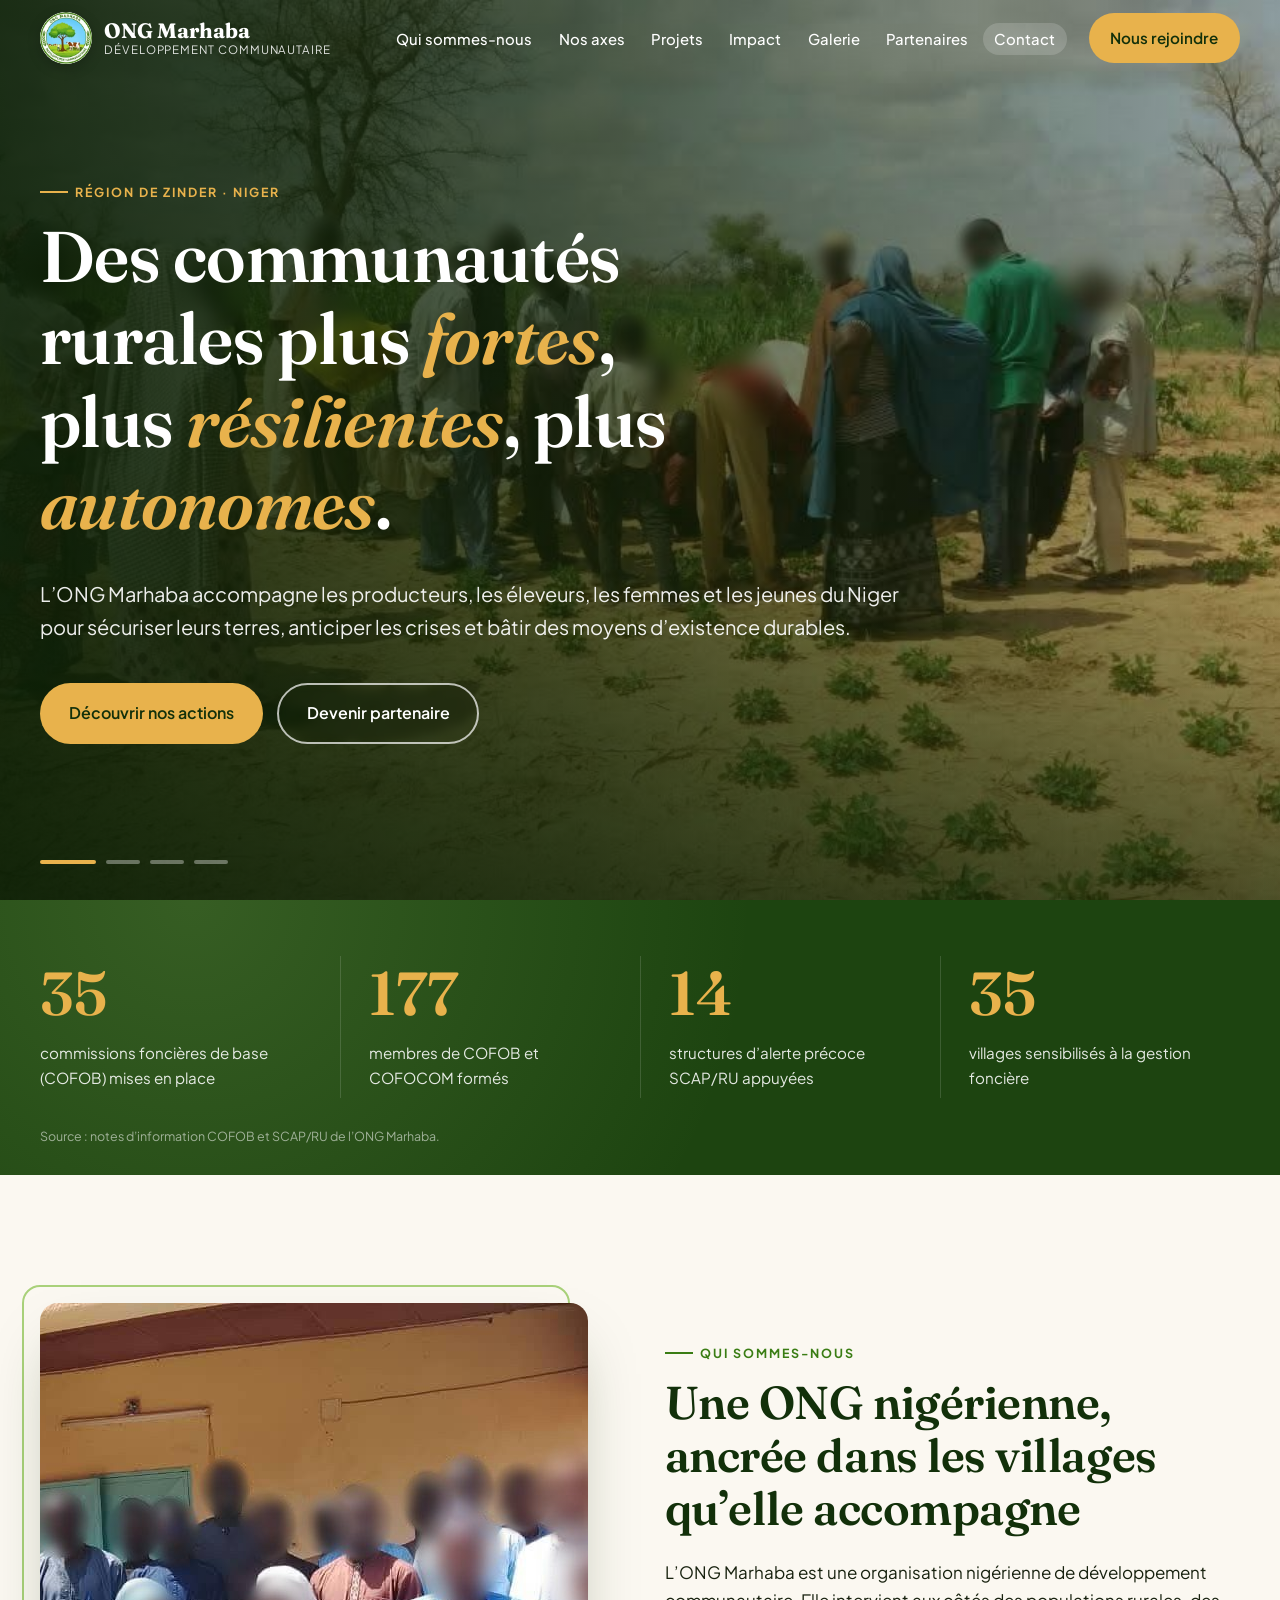
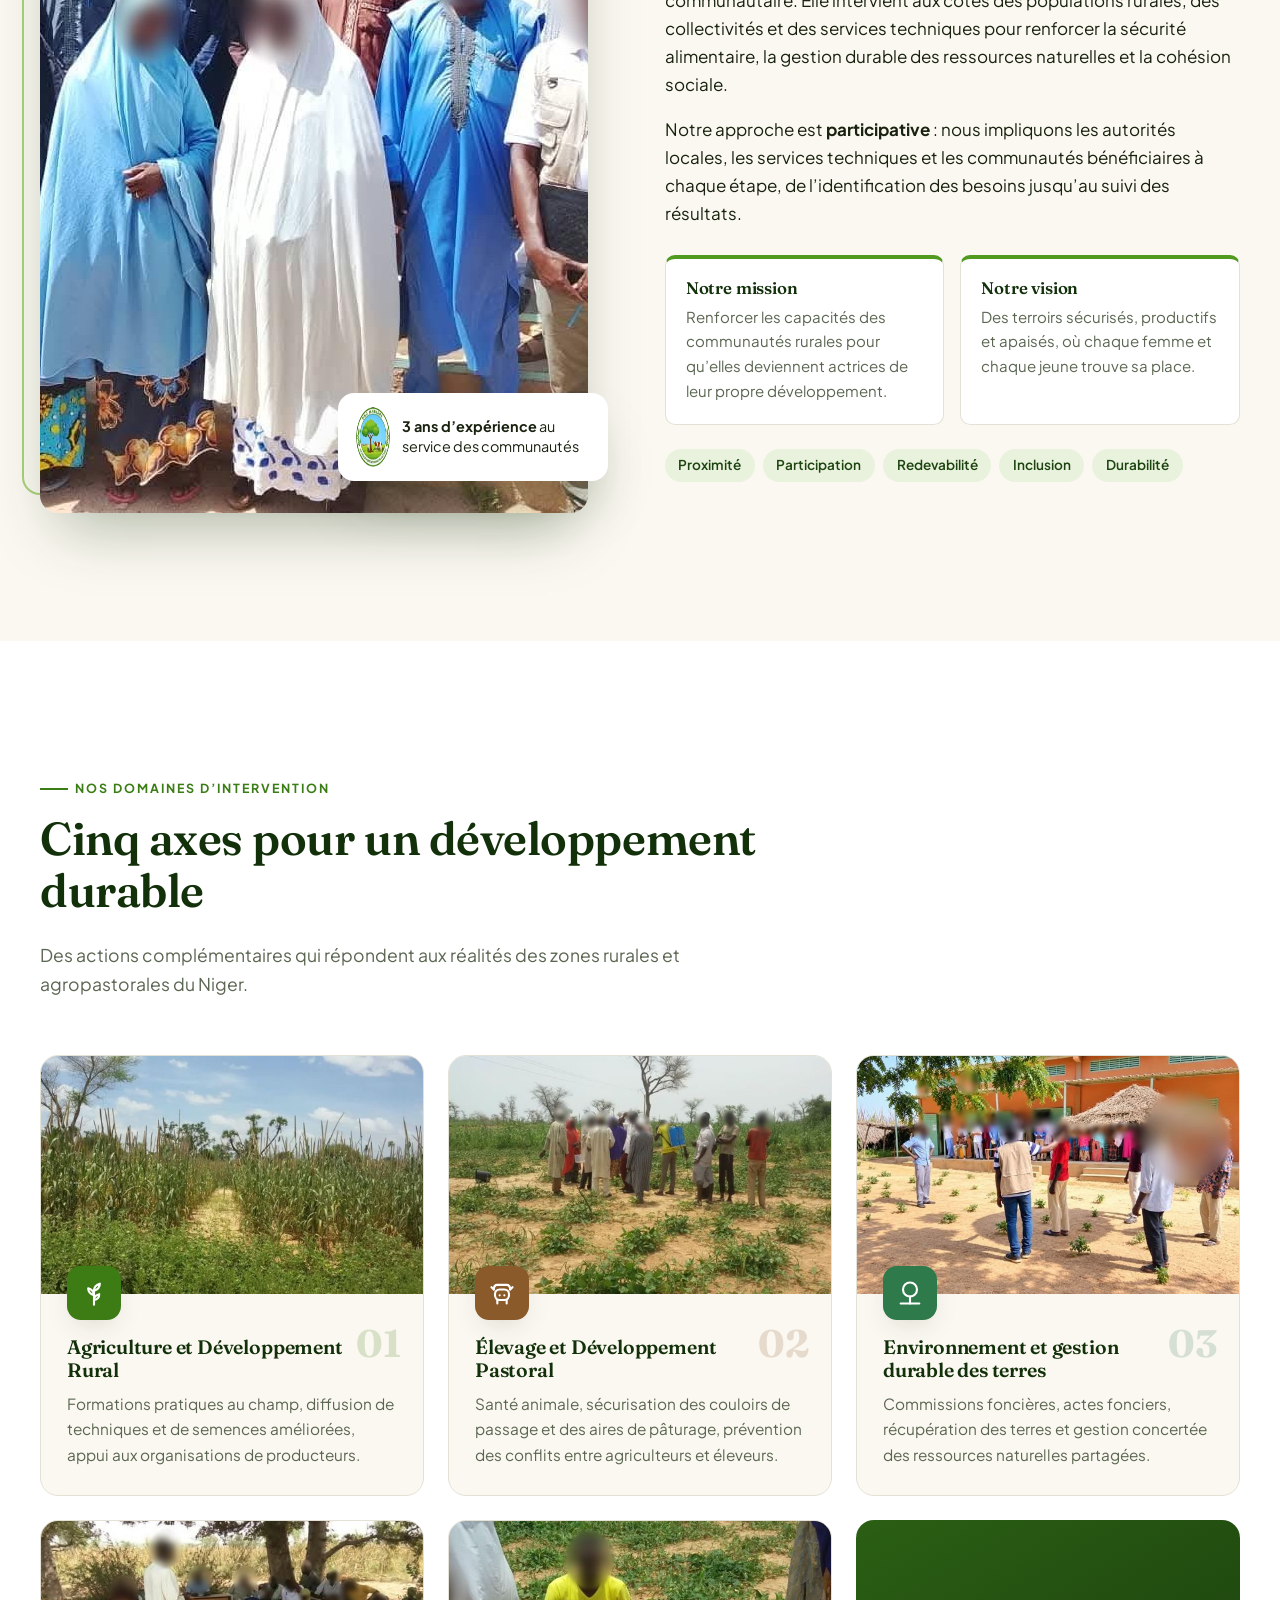
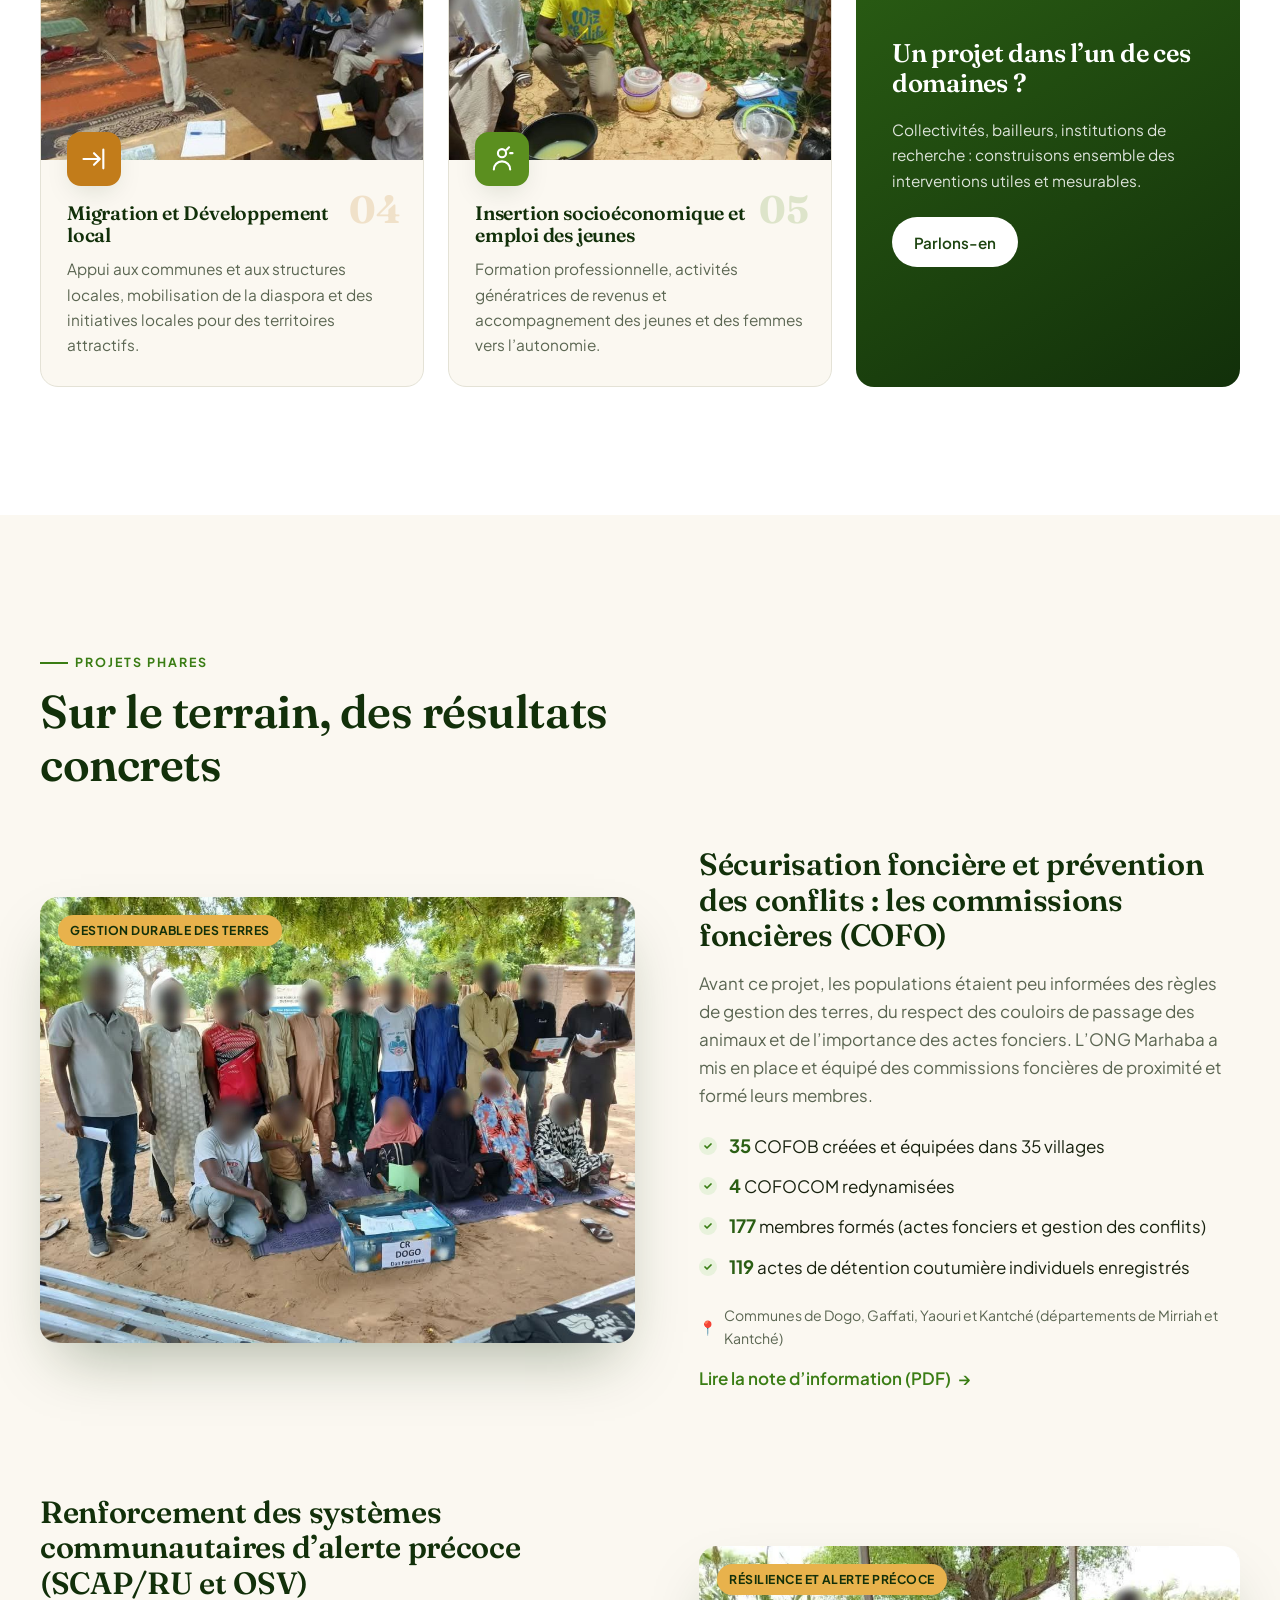
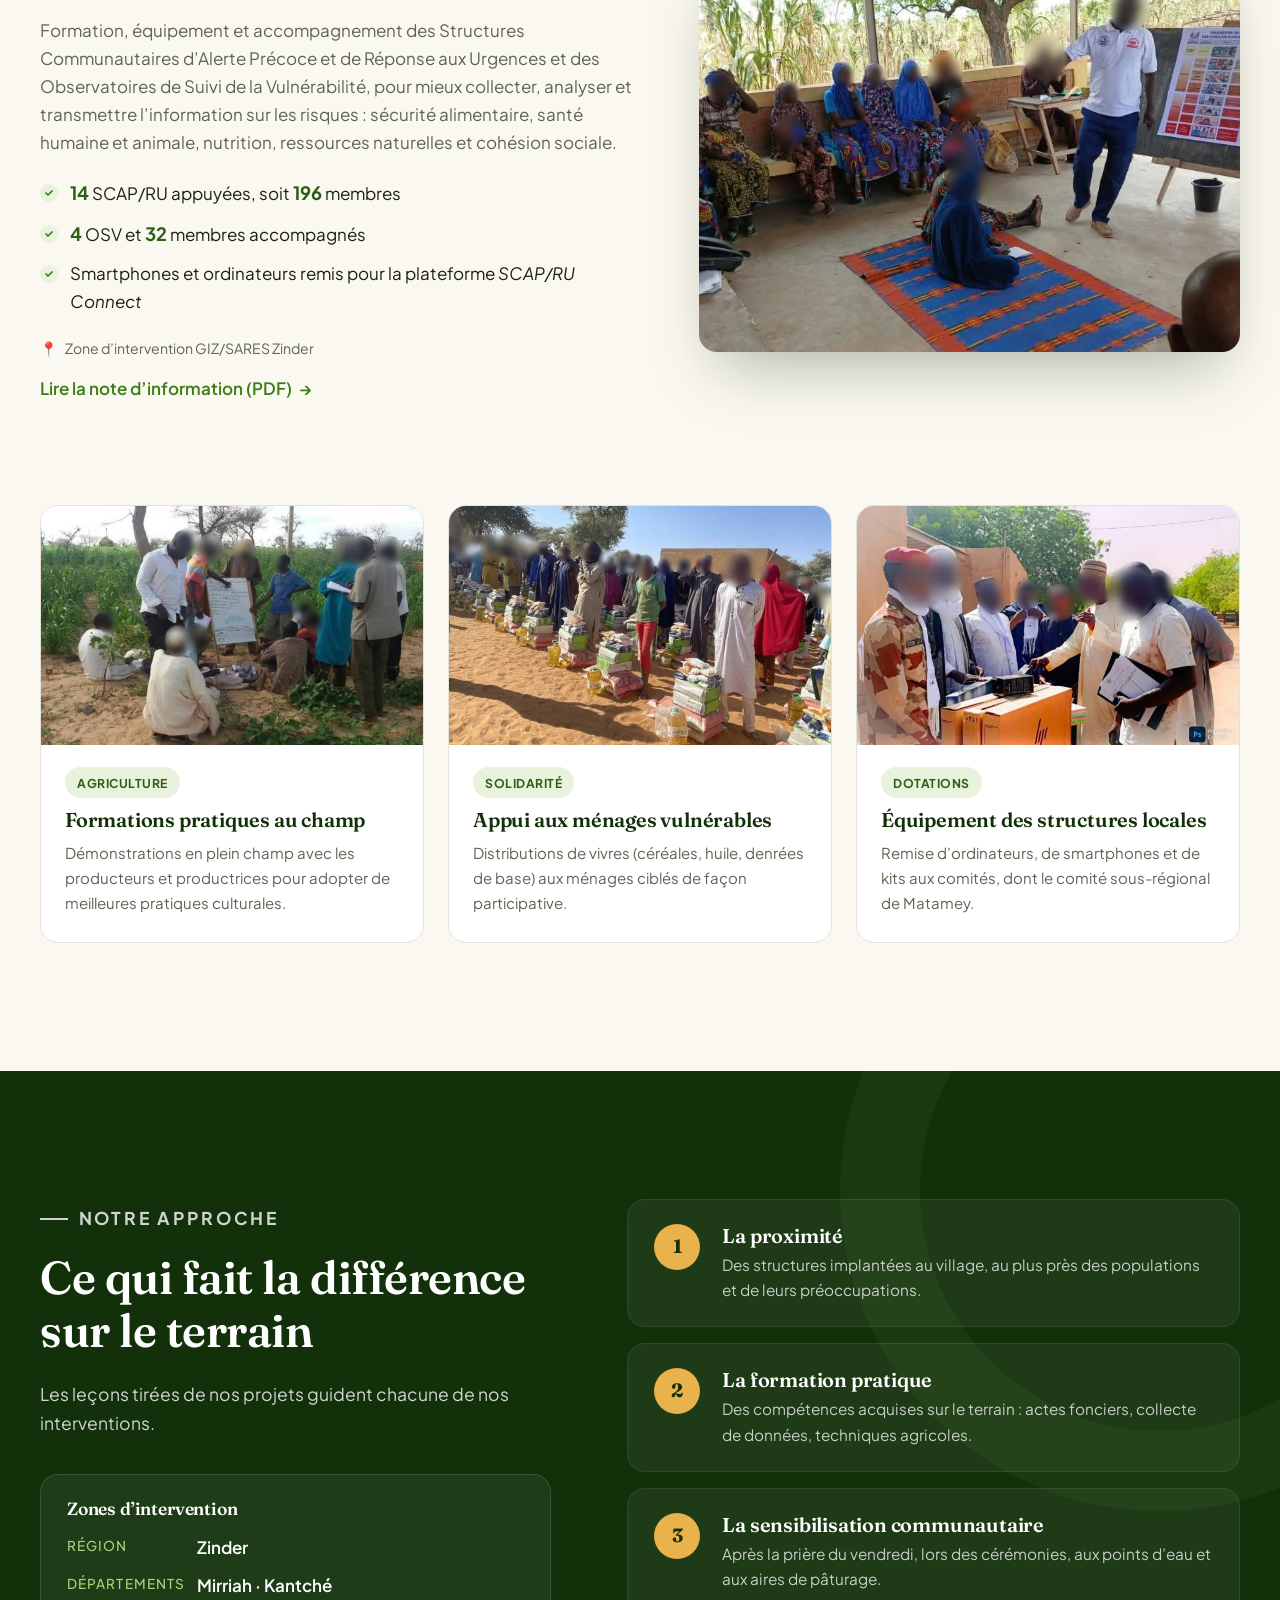
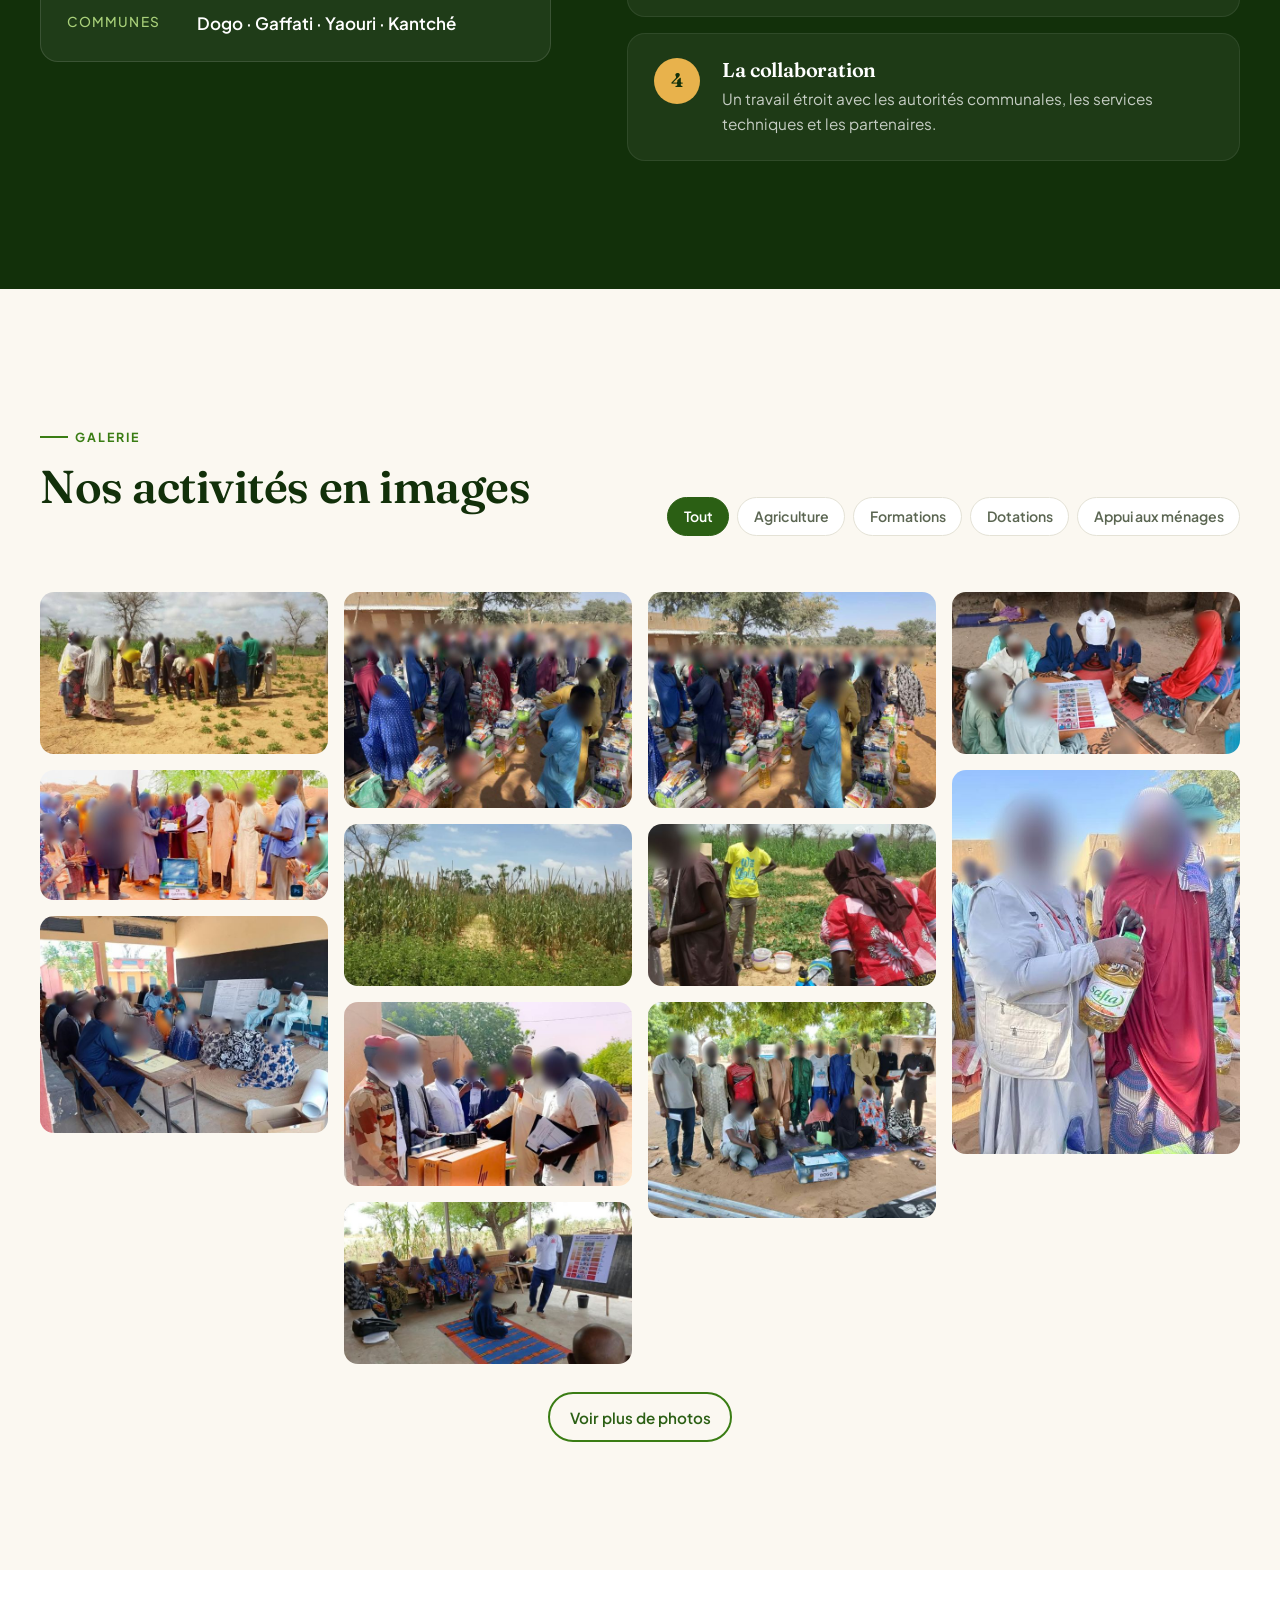
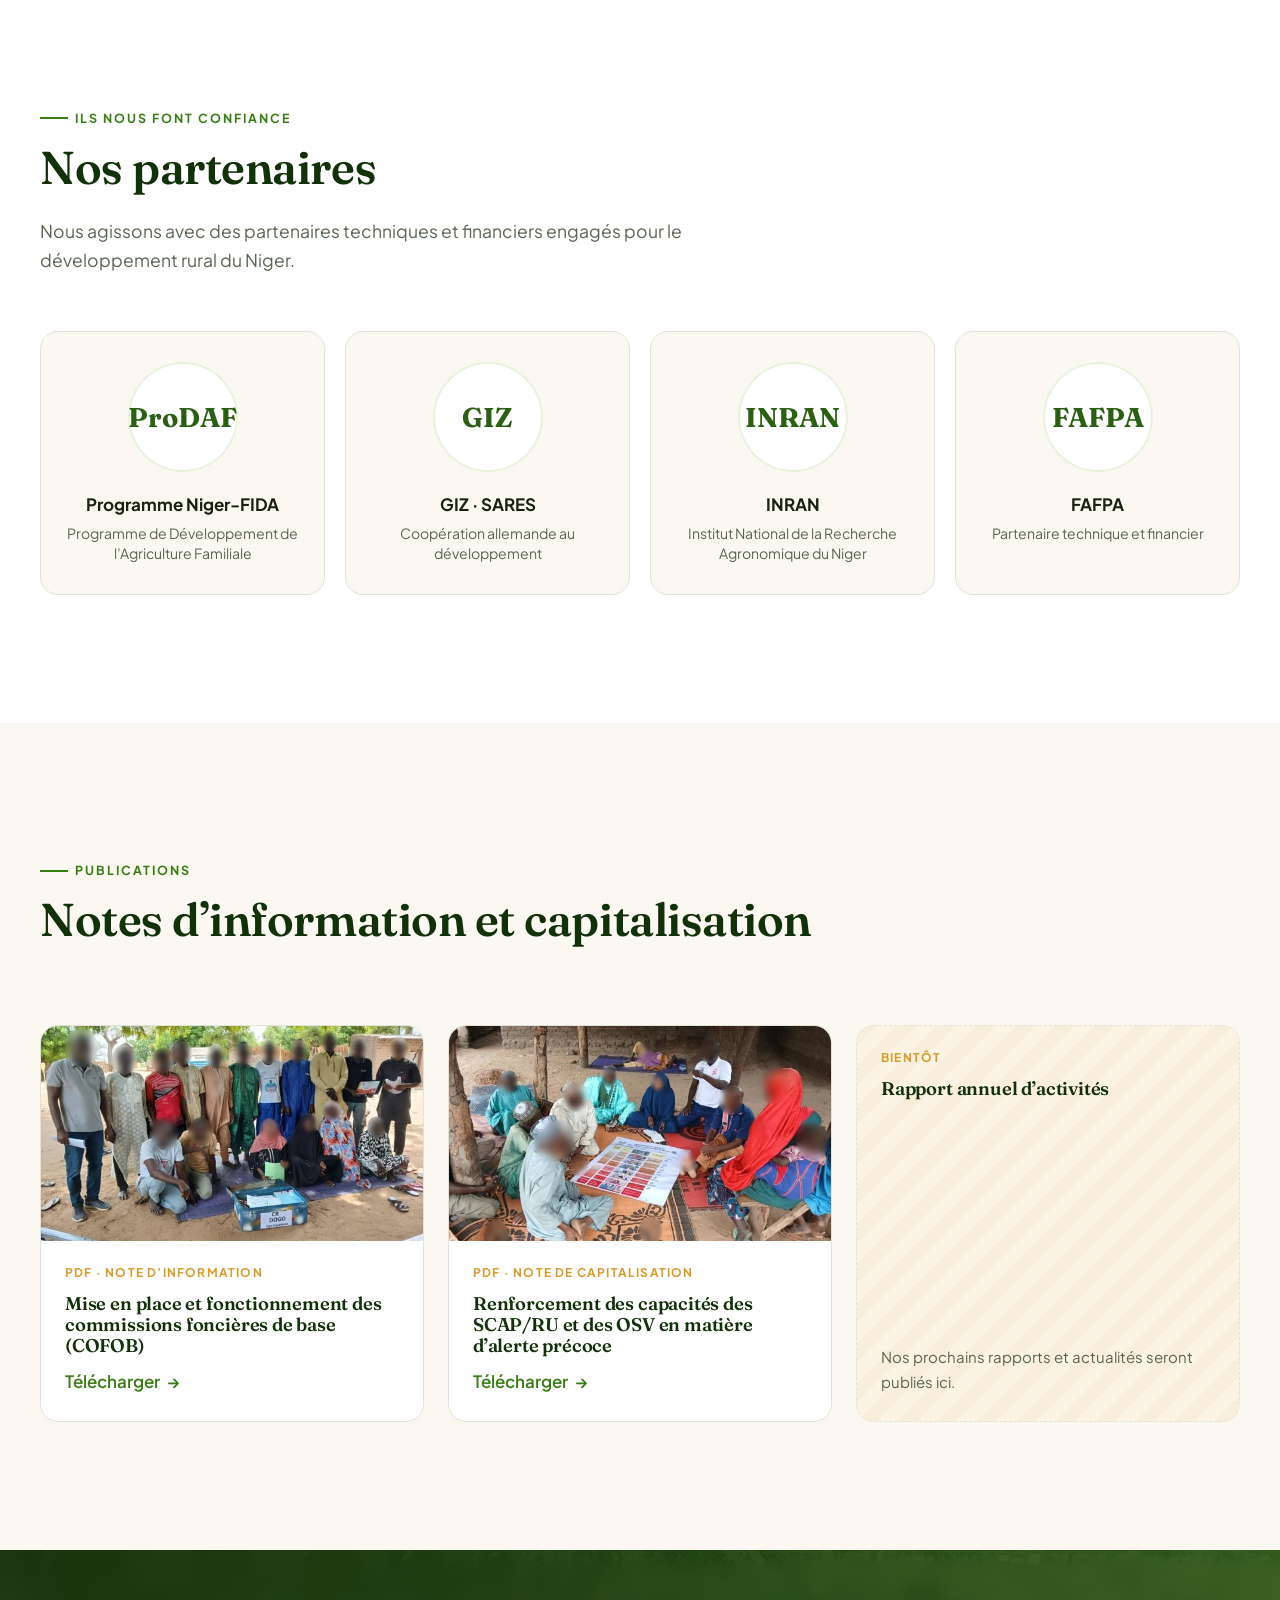
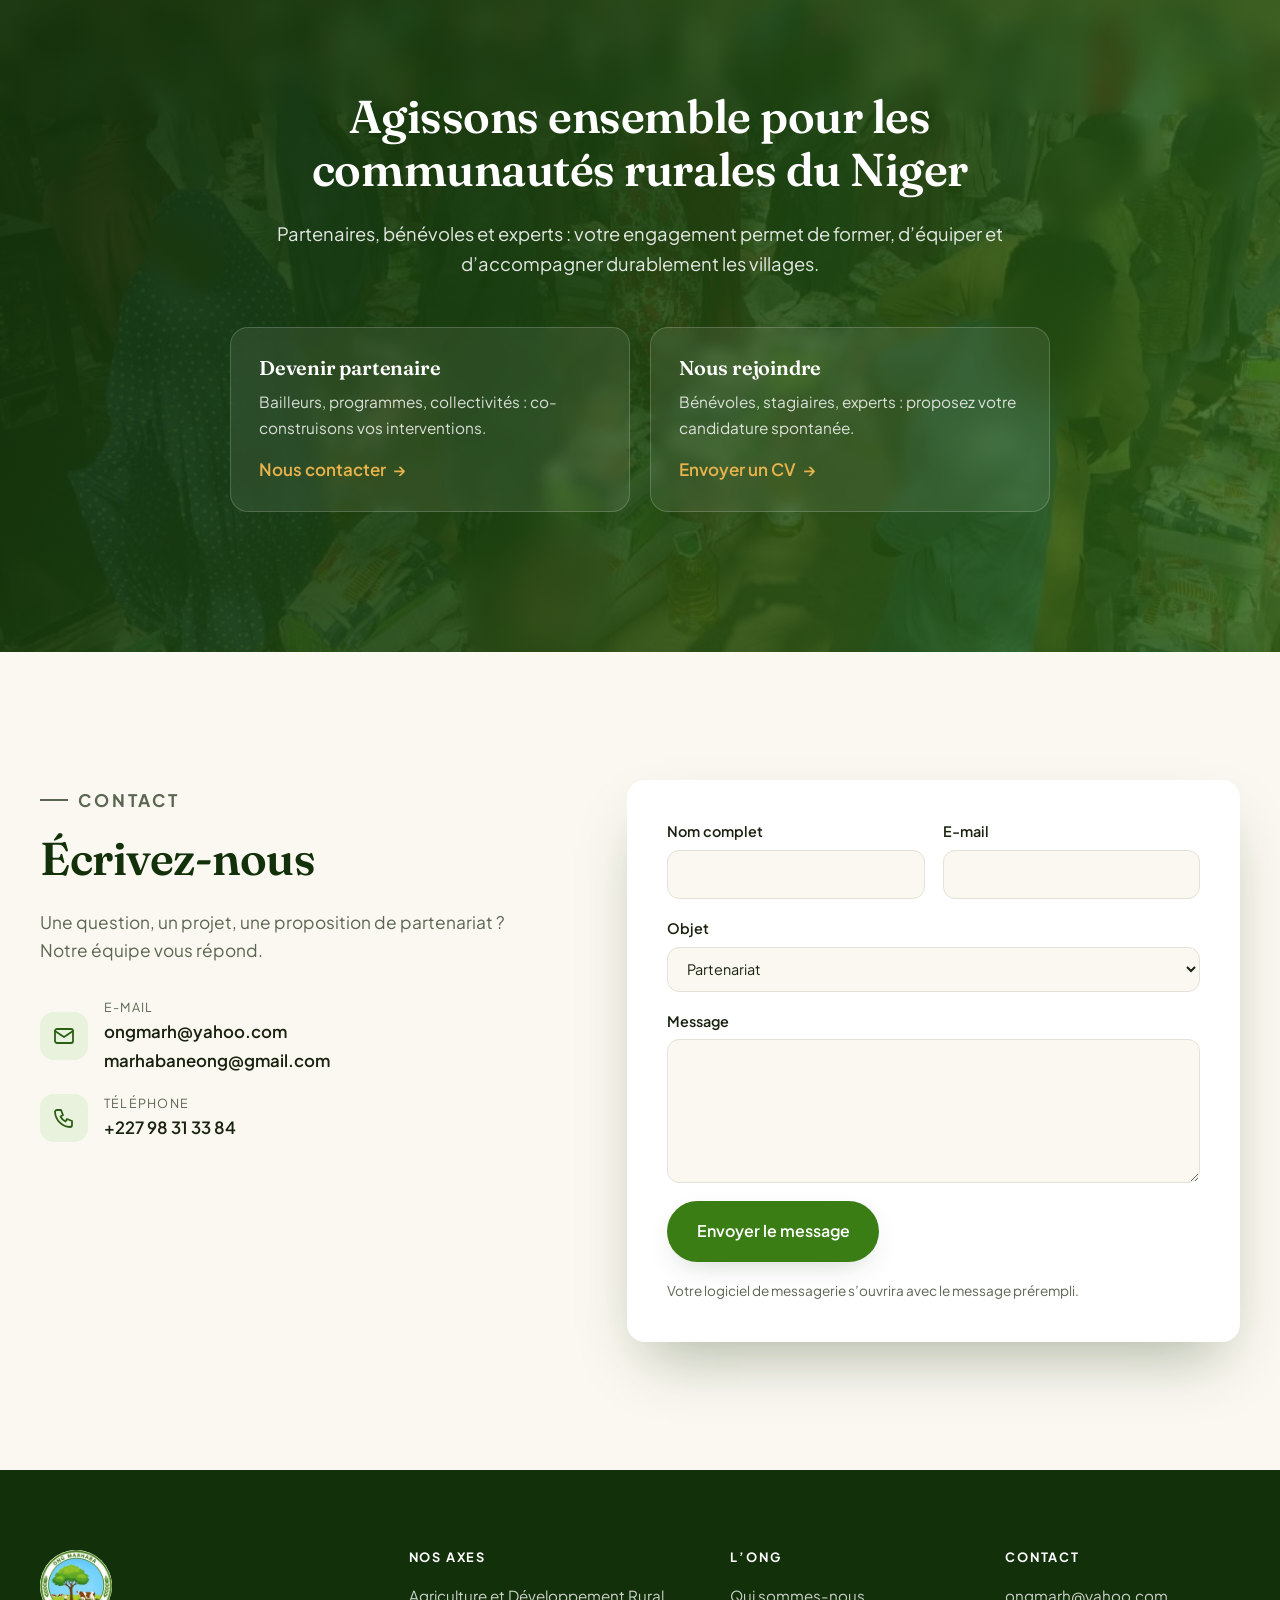
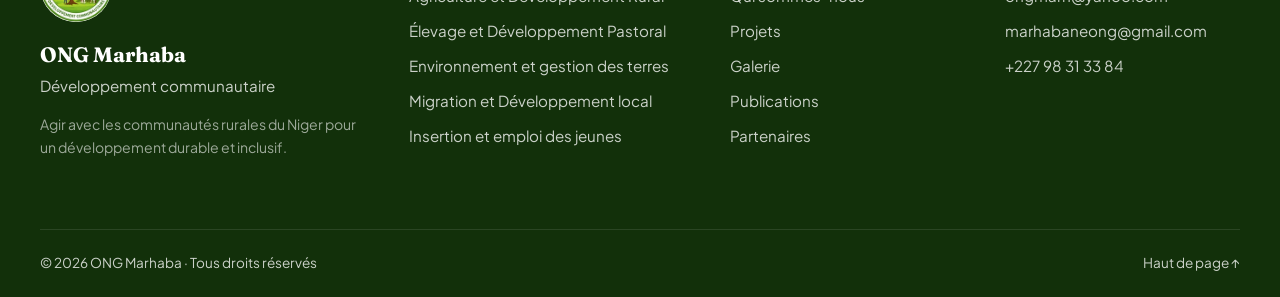
==== index.html @ 455df9ba "Site web de l'ONG Marhaba (visages floutés) Site statique pour GitHub Pages. Les visages des personn" ====
<!doctype html>
<html lang="fr" class="no-js">
<head>
  <meta charset="utf-8">
  <meta name="viewport" content="width=device-width, initial-scale=1">
  <title>ONG Marhaba · Développement communautaire au Niger</title>
  <meta name="description" content="ONG Marhaba accompagne les communautés rurales du Niger : agriculture, élevage, environnement et foncier, migration et développement local, insertion socioéconomique des jeunes.">
  <meta name="theme-color" content="#1d4410">
  <meta property="og:type" content="website">
  <meta property="og:title" content="ONG Marhaba · Développement communautaire">
  <meta property="og:description" content="Des communautés rurales plus fortes, plus résilientes et plus autonomes au Niger.">
  <meta property="og:image" content="assets/img/photos/wa0138.jpg">
  <meta property="og:locale" content="fr_FR">
  <link rel="icon" type="image/png" sizes="32x32" href="assets/img/favicon-32.png">
  <link rel="icon" type="image/png" sizes="64x64" href="assets/img/favicon-64.png">
  <link rel="apple-touch-icon" href="assets/img/apple-touch-icon.png">
  <link rel="preconnect" href="https://fonts.googleapis.com">
  <link rel="preconnect" href="https://fonts.gstatic.com" crossorigin>
  <link href="https://fonts.googleapis.com/css2?family=Fraunces:opsz,wght@9..144,500;9..144,600;9..144,700&family=Plus+Jakarta+Sans:wght@400;500;600;700&display=swap" rel="stylesheet">
  <link rel="stylesheet" href="assets/css/style.css">
  <script type="application/ld+json">
  {
    "@context": "https://schema.org",
    "@type": "NGO",
    "name": "ONG Marhaba",
    "alternateName": "ONG Marhaba Développement Communautaire",
    "email": ["ongmarh@yahoo.com", "marhabaneong@gmail.com"],
    "telephone": "+227 98 31 33 84",
    "logo": "assets/img/logo-512.png",
    "areaServed": "Niger"
  }
  </script>
</head>
<body>
  <a class="skip" href="#contenu">Aller au contenu</a>

  <!-- ============ EN-TÊTE ============ -->
  <header class="header" id="top">
    <div class="container header__inner">
      <a href="#top" class="brand" aria-label="ONG Marhaba, accueil">
        <picture>
          <source srcset="assets/img/logo-160.webp" type="image/webp">
          <img src="assets/img/logo-160.png" alt="" width="52" height="52">
        </picture>
        <span class="brand__text">
          <strong>ONG Marhaba</strong>
          <small>Développement communautaire</small>
        </span>
      </a>

      <nav class="nav" id="nav" aria-label="Navigation principale">
        <ul>
          <li><a href="#apropos">Qui sommes-nous</a></li>
          <li><a href="#axes">Nos axes</a></li>
          <li><a href="#projets">Projets</a></li>
          <li><a href="#impact">Impact</a></li>
          <li><a href="#galerie">Galerie</a></li>
          <li><a href="#partenaires">Partenaires</a></li>
          <li><a href="#contact">Contact</a></li>
        </ul>
        <a href="#soutenir" class="btn btn--accent nav__cta">Nous rejoindre</a>
      </nav>

      <button class="burger" id="burger" aria-label="Ouvrir le menu" aria-expanded="false" aria-controls="nav">
        <span></span><span></span><span></span>
      </button>
    </div>
  </header>

  <main id="contenu">

    <!-- ============ HÉRO ============ -->
    <section class="hero" aria-label="Présentation">
      <div class="hero__slides" aria-hidden="true">
        <div class="hero__slide is-active" style="background-image:url('assets/img/photos/wa0138.jpg')"></div>
        <div class="hero__slide" style="background-image:url('assets/img/photos/wa0140.jpg')"></div>
        <div class="hero__slide" style="background-image:url('assets/img/photos/wa0154.jpg')"></div>
        <div class="hero__slide" style="background-image:url('assets/img/photos/wa0150.jpg')"></div>
      </div>
      <div class="hero__shade"></div>

      <div class="container hero__content">
        <p class="eyebrow eyebrow--light"><span class="dot"></span> Région de Zinder · Niger</p>
        <h1>Des communautés rurales plus <em>fortes</em>, plus <em>résilientes</em>, plus <em>autonomes</em>.</h1>
        <p class="hero__lead">
          L’ONG Marhaba accompagne les producteurs, les éleveurs, les femmes et les jeunes du Niger
          pour sécuriser leurs terres, anticiper les crises et bâtir des moyens d’existence durables.
        </p>
        <div class="hero__actions">
          <a href="#axes" class="btn btn--accent btn--lg">Découvrir nos actions</a>
          <a href="#soutenir" class="btn btn--ghost btn--lg">Devenir partenaire</a>
        </div>
      </div>

      <div class="hero__dots container" role="tablist" aria-label="Photos d’illustration">
        <button class="is-active" aria-label="Photo 1"></button>
        <button aria-label="Photo 2"></button>
        <button aria-label="Photo 3"></button>
        <button aria-label="Photo 4"></button>
      </div>
    </section>

    <!-- ============ CHIFFRES CLÉS ============ -->
    <section class="stats" aria-label="Chiffres clés">
      <div class="container stats__grid">
        <div class="stat">
          <span class="stat__num" data-count="35">0</span>
          <span class="stat__label">commissions foncières de base (COFOB) mises en place</span>
        </div>
        <div class="stat">
          <span class="stat__num" data-count="177">0</span>
          <span class="stat__label">membres de COFOB et COFOCOM formés</span>
        </div>
        <div class="stat">
          <span class="stat__num" data-count="14">0</span>
          <span class="stat__label">structures d’alerte précoce SCAP/RU appuyées</span>
        </div>
        <div class="stat">
          <span class="stat__num" data-count="35">0</span>
          <span class="stat__label">villages sensibilisés à la gestion foncière</span>
        </div>
      </div>
      <p class="container stats__src">Source : notes d’information COFOB et SCAP/RU de l’ONG Marhaba.</p>
    </section>

    <!-- ============ QUI SOMMES-NOUS ============ -->
    <section class="section about" id="apropos">
      <div class="container about__grid">
        <div class="about__media reveal">
          <img src="assets/img/photos/wa0159.jpg" alt="Membres d’une communauté accompagnée par l’ONG Marhaba, réunis devant un bâtiment" loading="lazy" width="1080" height="810">
          <div class="about__badge">
            <picture>
              <source srcset="assets/img/logo-160.webp" type="image/webp">
              <img src="assets/img/logo-160.png" alt="" width="72" height="72" loading="lazy">
            </picture>
            <span><b>3 ans d’expérience</b> au service des communautés</span>
          </div>
        </div>

        <div class="about__text reveal">
          <p class="eyebrow">Qui sommes-nous</p>
          <h2>Une ONG nigérienne, ancrée dans les villages qu’elle accompagne</h2>
          <p>
            L’ONG Marhaba est une organisation nigérienne de développement communautaire.
            Elle intervient aux côtés des populations rurales, des collectivités et des services techniques
            pour renforcer la sécurité alimentaire, la gestion durable des ressources naturelles
            et la cohésion sociale.
          </p>
          <p>
            Notre approche est <strong>participative</strong> : nous impliquons les autorités locales,
            les services techniques et les communautés bénéficiaires à chaque étape, de l’identification
            des besoins jusqu’au suivi des résultats.
          </p>

          <div class="pillars">
            <div class="pillar">
              <h3>Notre mission</h3>
              <p>Renforcer les capacités des communautés rurales pour qu’elles deviennent actrices de leur propre développement.</p>
            </div>
            <div class="pillar">
              <h3>Notre vision</h3>
              <p>Des terroirs sécurisés, productifs et apaisés, où chaque femme et chaque jeune trouve sa place.</p>
            </div>
          </div>

          <ul class="values" aria-label="Nos valeurs">
            <li>Proximité</li>
            <li>Participation</li>
            <li>Redevabilité</li>
            <li>Inclusion</li>
            <li>Durabilité</li>
          </ul>
        </div>
      </div>
    </section>

    <!-- ============ AXES ============ -->
    <section class="section axes" id="axes">
      <div class="container">
        <header class="section__head reveal">
          <p class="eyebrow">Nos domaines d’intervention</p>
          <h2>Cinq axes pour un développement durable</h2>
          <p class="section__lead">Des actions complémentaires qui répondent aux réalités des zones rurales et agropastorales du Niger.</p>
        </header>

        <div class="axes__grid">
          <article class="axis reveal" style="--axis:#3d7c14">
            <div class="axis__img"><img src="assets/img/thumbs/wa0140.jpg" alt="Champ de mil en pleine croissance" loading="lazy"></div>
            <div class="axis__body">
              <span class="axis__num">01</span>
              <div class="axis__icon" aria-hidden="true">
                <svg viewBox="0 0 24 24"><path d="M12 22V10"/><path d="M12 10c0-3 2-5 5-6 0 3-2 5-5 6Z"/><path d="M12 14c0-3-2-5-5-6 0 3 2 5 5 6Z"/><path d="M12 18c0-2.5 2-4.5 4.5-5 0 2.5-2 4.5-4.5 5Z"/></svg>
              </div>
              <h3>Agriculture et Développement Rural</h3>
              <p>Formations pratiques au champ, diffusion de techniques et de semences améliorées, appui aux organisations de producteurs.</p>
            </div>
          </article>

          <article class="axis reveal" style="--axis:#8a5a2b">
            <div class="axis__img"><img src="assets/img/thumbs/wa0142.jpg" alt="Producteurs et éleveurs réunis sur un terrain de démonstration" loading="lazy"></div>
            <div class="axis__body">
              <span class="axis__num">02</span>
              <div class="axis__icon" aria-hidden="true">
                <svg viewBox="0 0 24 24"><path d="M5 9c0-2 1-4 3-4h8c2 0 3 2 3 4"/><path d="M3 7l2 2M21 7l-2 2"/><rect x="6" y="9" width="12" height="9" rx="4"/><path d="M10 14h.01M14 14h.01"/><path d="M8 18v3M16 18v3"/></svg>
              </div>
              <h3>Élevage et Développement Pastoral</h3>
              <p>Santé animale, sécurisation des couloirs de passage et des aires de pâturage, prévention des conflits entre agriculteurs et éleveurs.</p>
            </div>
          </article>

          <article class="axis reveal" style="--axis:#2f7a4a">
            <div class="axis__img"><img src="assets/img/thumbs/wa0161.jpg" alt="Jeunes plants dans une pépinière devant un bâtiment communautaire" loading="lazy"></div>
            <div class="axis__body">
              <span class="axis__num">03</span>
              <div class="axis__icon" aria-hidden="true">
                <svg viewBox="0 0 24 24"><path d="M12 21v-6"/><circle cx="12" cy="9" r="6"/><path d="M4 21h16"/></svg>
              </div>
              <h3>Environnement et gestion durable des terres</h3>
              <p>Commissions foncières, actes fonciers, récupération des terres et gestion concertée des ressources naturelles partagées.</p>
            </div>
          </article>

          <article class="axis reveal" style="--axis:#c27c1a">
            <div class="axis__img"><img src="assets/img/thumbs/wa0162.jpg" alt="Assemblée villageoise réunie à l’ombre d’un arbre" loading="lazy"></div>
            <div class="axis__body">
              <span class="axis__num">04</span>
              <div class="axis__icon" aria-hidden="true">
                <svg viewBox="0 0 24 24"><path d="M3 12h13"/><path d="M12 7l5 5-5 5"/><path d="M20 4v16"/></svg>
              </div>
              <h3>Migration et Développement local</h3>
              <p>Appui aux communes et aux structures locales, mobilisation de la diaspora et des initiatives locales pour des territoires attractifs.</p>
            </div>
          </article>

          <article class="axis reveal" style="--axis:#5b8f1f">
            <div class="axis__img"><img src="assets/img/thumbs/wa0144.jpg" alt="Jeune producteur lors d’une démonstration pratique" loading="lazy"></div>
            <div class="axis__body">
              <span class="axis__num">05</span>
              <div class="axis__icon" aria-hidden="true">
                <svg viewBox="0 0 24 24"><circle cx="12" cy="7" r="3.5"/><path d="M5 21c0-4 3-7 7-7s7 3 7 7"/><path d="M16 4l2-2M19 7h2"/></svg>
              </div>
              <h3>Insertion socioéconomique et emploi des jeunes</h3>
              <p>Formation professionnelle, activités génératrices de revenus et accompagnement des jeunes et des femmes vers l’autonomie.</p>
            </div>
          </article>

          <aside class="axis axis--cta reveal">
            <div class="axis__body">
              <h3>Un projet dans l’un de ces domaines&nbsp;?</h3>
              <p>Collectivités, bailleurs, institutions de recherche : construisons ensemble des interventions utiles et mesurables.</p>
              <a href="#contact" class="btn btn--light">Parlons-en</a>
            </div>
          </aside>
        </div>
      </div>
    </section>

    <!-- ============ PROJETS ============ -->
    <section class="section projects" id="projets">
      <div class="container">
        <header class="section__head reveal">
          <p class="eyebrow">Projets phares</p>
          <h2>Sur le terrain, des résultats concrets</h2>
        </header>

        <article class="project reveal">
          <div class="project__media">
            <img src="assets/img/photos/wa0165.jpg" alt="Membres d’une commission foncière de base posant avec leur kit d’équipement" loading="lazy">
            <span class="tag">Gestion durable des terres</span>
          </div>
          <div class="project__body">
            <h3>Sécurisation foncière et prévention des conflits : les commissions foncières (COFO)</h3>
            <p>
              Avant ce projet, les populations étaient peu informées des règles de gestion des terres, du respect
              des couloirs de passage des animaux et de l’importance des actes fonciers. L’ONG Marhaba a mis en
              place et équipé des commissions foncières de proximité et formé leurs membres.
            </p>
            <ul class="facts">
              <li><b>35</b> COFOB créées et équipées dans 35 villages</li>
              <li><b>4</b> COFOCOM redynamisées</li>
              <li><b>177</b> membres formés (actes fonciers et gestion des conflits)</li>
              <li><b>119</b> actes de détention coutumière individuels enregistrés</li>
            </ul>
            <p class="project__meta">Communes de Dogo, Gaffati, Yaouri et Kantché (départements de Mirriah et Kantché)</p>
            <a class="link-arrow" href="assets/docs/note-information-cofob.pdf" target="_blank" rel="noopener">Lire la note d’information (PDF)</a>
          </div>
        </article>

        <article class="project project--rev reveal">
          <div class="project__media">
            <img src="assets/img/photos/wa0154.jpg" alt="Séance de sensibilisation sur la nutrition des enfants et des femmes, SCAP/RU de Dogo" loading="lazy">
            <span class="tag">Résilience et alerte précoce</span>
          </div>
          <div class="project__body">
            <h3>Renforcement des systèmes communautaires d’alerte précoce (SCAP/RU et OSV)</h3>
            <p>
              Formation, équipement et accompagnement des Structures Communautaires d’Alerte Précoce et de
              Réponse aux Urgences et des Observatoires de Suivi de la Vulnérabilité, pour mieux collecter,
              analyser et transmettre l’information sur les risques : sécurité alimentaire, santé humaine et
              animale, nutrition, ressources naturelles et cohésion sociale.
            </p>
            <ul class="facts">
              <li><b>14</b> SCAP/RU appuyées, soit <b>196</b> membres</li>
              <li><b>4</b> OSV et <b>32</b> membres accompagnés</li>
              <li>Smartphones et ordinateurs remis pour la plateforme <i>SCAP/RU Connect</i></li>
            </ul>
            <p class="project__meta">Zone d’intervention GIZ/SARES Zinder</p>
            <a class="link-arrow" href="assets/docs/note-information-scap-ru.pdf" target="_blank" rel="noopener">Lire la note d’information (PDF)</a>
          </div>
        </article>

        <div class="mini-projects">
          <article class="mini reveal">
            <img src="assets/img/thumbs/wa0139.jpg" alt="Formation pratique au champ" loading="lazy">
            <div>
              <span class="tag tag--soft">Agriculture</span>
              <h3>Formations pratiques au champ</h3>
              <p>Démonstrations en plein champ avec les producteurs et productrices pour adopter de meilleures pratiques culturales.</p>
            </div>
          </article>
          <article class="mini reveal">
            <img src="assets/img/thumbs/wa0177.jpg" alt="Distribution de vivres à des ménages" loading="lazy">
            <div>
              <span class="tag tag--soft">Solidarité</span>
              <h3>Appui aux ménages vulnérables</h3>
              <p>Distributions de vivres (céréales, huile, denrées de base) aux ménages ciblés de façon participative.</p>
            </div>
          </article>
          <article class="mini reveal">
            <img src="assets/img/thumbs/wa0147.jpg" alt="Remise de matériel informatique à un comité sous-régional" loading="lazy">
            <div>
              <span class="tag tag--soft">Dotations</span>
              <h3>Équipement des structures locales</h3>
              <p>Remise d’ordinateurs, de smartphones et de kits aux comités, dont le comité sous-régional de Matamey.</p>
            </div>
          </article>
        </div>
      </div>
    </section>

    <!-- ============ IMPACT / APPROCHE ============ -->
    <section class="section impact" id="impact">
      <div class="container impact__grid">
        <div class="impact__intro reveal">
          <p class="eyebrow eyebrow--light">Notre approche</p>
          <h2>Ce qui fait la différence sur le terrain</h2>
          <p>Les leçons tirées de nos projets guident chacune de nos interventions.</p>
          <div class="zones">
            <h3>Zones d’intervention</h3>
            <ul>
              <li><span>Région</span> Zinder</li>
              <li><span>Départements</span> Mirriah · Kantché</li>
              <li><span>Communes</span> Dogo · Gaffati · Yaouri · Kantché</li>
            </ul>
          </div>
        </div>
        <ol class="steps">
          <li class="reveal">
            <span class="steps__n">1</span>
            <div><h3>La proximité</h3><p>Des structures implantées au village, au plus près des populations et de leurs préoccupations.</p></div>
          </li>
          <li class="reveal">
            <span class="steps__n">2</span>
            <div><h3>La formation pratique</h3><p>Des compétences acquises sur le terrain : actes fonciers, collecte de données, techniques agricoles.</p></div>
          </li>
          <li class="reveal">
            <span class="steps__n">3</span>
            <div><h3>La sensibilisation communautaire</h3><p>Après la prière du vendredi, lors des cérémonies, aux points d’eau et aux aires de pâturage.</p></div>
          </li>
          <li class="reveal">
            <span class="steps__n">4</span>
            <div><h3>La collaboration</h3><p>Un travail étroit avec les autorités communales, les services techniques et les partenaires.</p></div>
          </li>
        </ol>
      </div>
    </section>

    <!-- ============ GALERIE ============ -->
    <section class="section gallery" id="galerie">
      <div class="container">
        <header class="section__head section__head--row reveal">
          <div>
            <p class="eyebrow">Galerie</p>
            <h2>Nos activités en images</h2>
          </div>
          <div class="filters" role="group" aria-label="Filtrer la galerie">
            <button class="is-active" data-filter="all">Tout</button>
            <button data-filter="agri">Agriculture</button>
            <button data-filter="formation">Formations</button>
            <button data-filter="dotation">Dotations</button>
            <button data-filter="appui">Appui aux ménages</button>
          </div>
        </header>
        <div class="masonry" id="masonry"></div>
        <div class="gallery__more">
          <button class="btn btn--outline" id="moreBtn">Voir plus de photos</button>
        </div>
      </div>
    </section>

    <!-- ============ PARTENAIRES ============ -->
    <section class="section partners" id="partenaires">
      <div class="container">
        <header class="section__head reveal">
          <p class="eyebrow">Ils nous font confiance</p>
          <h2>Nos partenaires</h2>
          <p class="section__lead">Nous agissons avec des partenaires techniques et financiers engagés pour le développement rural du Niger.</p>
        </header>
        <div class="partners__grid">
          <div class="partner reveal">
            <span class="partner__mark">ProDAF</span>
            <span class="partner__name">Programme Niger-FIDA</span>
            <span class="partner__desc">Programme de Développement de l’Agriculture Familiale</span>
          </div>
          <div class="partner reveal">
            <span class="partner__mark">GIZ</span>
            <span class="partner__name">GIZ · SARES</span>
            <span class="partner__desc">Coopération allemande au développement</span>
          </div>
          <div class="partner reveal">
            <span class="partner__mark">INRAN</span>
            <span class="partner__name">INRAN</span>
            <span class="partner__desc">Institut National de la Recherche Agronomique du Niger</span>
          </div>
          <div class="partner reveal">
            <span class="partner__mark">FAFPA</span>
            <span class="partner__name">FAFPA</span>
            <span class="partner__desc">Partenaire technique et financier</span>
          </div>
        </div>
      </div>
    </section>

    <!-- ============ ACTUALITÉS / PUBLICATIONS ============ -->
    <section class="section news" id="publications">
      <div class="container">
        <header class="section__head section__head--row reveal">
          <div>
            <p class="eyebrow">Publications</p>
            <h2>Notes d’information et capitalisation</h2>
          </div>
        </header>
        <div class="news__grid">
          <a class="news-card reveal" href="assets/docs/note-information-cofob.pdf" target="_blank" rel="noopener">
            <div class="news-card__img"><img src="assets/img/thumbs/wa0150.jpg" alt="" loading="lazy"></div>
            <div class="news-card__body">
              <span class="news-card__type">PDF · Note d’information</span>
              <h3>Mise en place et fonctionnement des commissions foncières de base (COFOB)</h3>
              <span class="link-arrow">Télécharger</span>
            </div>
          </a>
          <a class="news-card reveal" href="assets/docs/note-information-scap-ru.pdf" target="_blank" rel="noopener">
            <div class="news-card__img"><img src="assets/img/thumbs/wa0155.jpg" alt="" loading="lazy"></div>
            <div class="news-card__body">
              <span class="news-card__type">PDF · Note de capitalisation</span>
              <h3>Renforcement des capacités des SCAP/RU et des OSV en matière d’alerte précoce</h3>
              <span class="link-arrow">Télécharger</span>
            </div>
          </a>
          <div class="news-card news-card--soon reveal">
            <div class="news-card__body">
              <span class="news-card__type">Bientôt</span>
              <h3>Rapport annuel d’activités</h3>
              <p>Nos prochains rapports et actualités seront publiés ici.</p>
            </div>
          </div>
        </div>
      </div>
    </section>

    <!-- ============ SOUTENIR ============ -->
    <section class="support" id="soutenir">
      <div class="support__bg" style="background-image:url('assets/img/photos/wa0176.jpg')"></div>
      <div class="container support__inner reveal">
        <h2>Agissons ensemble pour les communautés rurales du Niger</h2>
        <p>Partenaires, bénévoles et experts : votre engagement permet de former, d’équiper et d’accompagner durablement les villages.</p>
        <div class="support__cards">
          <div class="support__card">
            <h3>Devenir partenaire</h3>
            <p>Bailleurs, programmes, collectivités : co-construisons vos interventions.</p>
            <a href="#contact" class="link-arrow link-arrow--light">Nous contacter</a>
          </div>
          <div class="support__card">
            <h3>Nous rejoindre</h3>
            <p>Bénévoles, stagiaires, experts : proposez votre candidature spontanée.</p>
            <a href="mailto:ongmarh@yahoo.com?cc=marhabaneong@gmail.com&amp;subject=Candidature%20spontan%C3%A9e" class="link-arrow link-arrow--light">Envoyer un CV</a>
          </div>
        </div>
      </div>
    </section>

    <!-- ============ CONTACT ============ -->
    <section class="section contact" id="contact">
      <div class="container contact__grid">
        <div class="contact__info reveal">
          <p class="eyebrow">Contact</p>
          <h2>Écrivez-nous</h2>
          <p>Une question, un projet, une proposition de partenariat&nbsp;? Notre équipe vous répond.</p>
          <ul class="contact__list">
            <li>
              <svg viewBox="0 0 24 24" aria-hidden="true"><rect x="3" y="5" width="18" height="14" rx="2"/><path d="m3 7 9 6 9-6"/></svg>
              <div><span>E-mail</span><a href="mailto:ongmarh@yahoo.com">ongmarh@yahoo.com</a><br><a href="mailto:marhabaneong@gmail.com">marhabaneong@gmail.com</a></div>
            </li>
            <li>
              <svg viewBox="0 0 24 24" aria-hidden="true"><path d="M5 4h4l2 5-2.5 1.5a11 11 0 0 0 5 5L15 13l5 2v4a2 2 0 0 1-2 2A16 16 0 0 1 3 6a2 2 0 0 1 2-2"/></svg>
              <div><span>Téléphone</span><a href="tel:+22798313384">+227 98 31 33 84</a></div>
            </li>
          </ul>
        </div>

        <form class="form reveal" id="contactForm" novalidate>
          <div class="form__row">
            <label>Nom complet<input name="nom" required autocomplete="name"></label>
            <label>E-mail<input name="email" type="email" required autocomplete="email"></label>
          </div>
          <label>Objet
            <select name="objet">
              <option>Partenariat</option>
              <option>Information sur nos projets</option>
                            <option>Candidature</option>
              <option>Autre</option>
            </select>
          </label>
          <label>Message<textarea name="message" rows="5" required></textarea></label>
          <button class="btn btn--primary btn--lg" type="submit">Envoyer le message</button>
          <p class="form__note" id="formNote">Votre logiciel de messagerie s’ouvrira avec le message prérempli.</p>
        </form>
      </div>
    </section>
  </main>

  <!-- ============ PIED DE PAGE ============ -->
  <footer class="footer">
    <div class="container footer__grid">
      <div class="footer__brand">
        <picture>
          <source srcset="assets/img/logo-160.webp" type="image/webp">
          <img src="assets/img/logo-160.png" alt="Logo ONG Marhaba" width="72" height="72" loading="lazy">
        </picture>
        <p><strong>ONG Marhaba</strong><br>Développement communautaire</p>
        <p class="footer__small">Agir avec les communautés rurales du Niger pour un développement durable et inclusif.</p>
      </div>
      <div>
        <h4>Nos axes</h4>
        <ul>
          <li><a href="#axes">Agriculture et Développement Rural</a></li>
          <li><a href="#axes">Élevage et Développement Pastoral</a></li>
          <li><a href="#axes">Environnement et gestion des terres</a></li>
          <li><a href="#axes">Migration et Développement local</a></li>
          <li><a href="#axes">Insertion et emploi des jeunes</a></li>
        </ul>
      </div>
      <div>
        <h4>L’ONG</h4>
        <ul>
          <li><a href="#apropos">Qui sommes-nous</a></li>
          <li><a href="#projets">Projets</a></li>
          <li><a href="#galerie">Galerie</a></li>
          <li><a href="#publications">Publications</a></li>
          <li><a href="#partenaires">Partenaires</a></li>
        </ul>
      </div>
      <div>
        <h4>Contact</h4>
        <ul>
          <li><a href="mailto:ongmarh@yahoo.com">ongmarh@yahoo.com</a></li>
          <li><a href="mailto:marhabaneong@gmail.com">marhabaneong@gmail.com</a></li>
          <li><a href="tel:+22798313384">+227 98 31 33 84</a></li>
        </ul>
      </div>
    </div>
    <div class="container footer__bottom">
      <p>© <span id="year">2026</span> ONG Marhaba · Tous droits réservés</p>
      <a href="#top" class="totop">Haut de page ↑</a>
    </div>
  </footer>

  <!-- Visionneuse photo -->
  <div class="lightbox" id="lightbox" role="dialog" aria-modal="true" aria-label="Visionneuse de photos" hidden>
    <button class="lightbox__close" aria-label="Fermer">×</button>
    <button class="lightbox__nav lightbox__prev" aria-label="Photo précédente">‹</button>
    <figure>
      <img id="lbImg" alt="">
      <figcaption id="lbCap"></figcaption>
    </figure>
    <button class="lightbox__nav lightbox__next" aria-label="Photo suivante">›</button>
  </div>

  <script src="assets/js/main.js" defer></script>
</body>
</html>
---- assets/css/style.css ----
/* =========================================================
   ONG Marhaba · Feuille de style
   Palette tirée du logo : verts feuillage + sable du Sahel
   ========================================================= */
:root {
  --green-900: #12300a;
  --green-800: #1d4410;
  --green-700: #2b5f14;
  --green-600: #3a7d14;
  --green-500: #4f9a1f;
  --green-300: #a9d17a;
  --green-100: #e8f2dc;
  --sand-500: #d99a2b;
  --sand-400: #e8b24c;
  --sand-100: #f8eedb;
  --cream: #fbf8f1;
  --ink: #18220f;
  --muted: #5b6652;
  --line: #e4e2d6;
  --white: #fff;
  --radius: 18px;
  --radius-sm: 10px;
  --shadow: 0 10px 30px -12px rgba(18, 48, 10, .25);
  --shadow-lg: 0 30px 60px -20px rgba(18, 48, 10, .35);
  --font-display: "Fraunces", Georgia, serif;
  --font-body: "Plus Jakarta Sans", system-ui, -apple-system, "Segoe UI", sans-serif;
  --header-h: 76px;
}

*, *::before, *::after { box-sizing: border-box; }
html { scroll-behavior: smooth; scroll-padding-top: var(--header-h); }
body {
  margin: 0;
  font-family: var(--font-body);
  font-size: 17px;
  line-height: 1.65;
  color: var(--ink);
  background: var(--cream);
  -webkit-font-smoothing: antialiased;
  overflow-x: hidden;
}
img { max-width: 100%; display: block; }
a { color: var(--green-600); text-decoration: none; }
a:hover { color: var(--green-800); }
h1, h2, h3, h4 { font-family: var(--font-display); line-height: 1.15; margin: 0 0 .5em; color: var(--green-900); letter-spacing: -.01em; }
h2 { font-size: clamp(1.9rem, 3.6vw, 2.9rem); font-weight: 600; }
h3 { font-size: 1.25rem; font-weight: 600; }
p { margin: 0 0 1em; }
button { font: inherit; cursor: pointer; }

.container { width: min(1200px, 100% - 40px); margin-inline: auto; }
.skip { position: absolute; left: -999px; top: 8px; background: var(--green-800); color: #fff; padding: 8px 14px; border-radius: 8px; z-index: 100; }
.skip:focus { left: 8px; }
:focus-visible { outline: 3px solid var(--sand-400); outline-offset: 3px; border-radius: 4px; }

/* Repères à compléter : visibles mais discrets */
.todo { background: repeating-linear-gradient(45deg, rgba(217,154,43,.16) 0 6px, rgba(217,154,43,.08) 6px 12px); border-radius: 4px; padding: 0 4px; font-weight: 500; }

/* ---------- Boutons ---------- */
.btn {
  display: inline-flex; align-items: center; justify-content: center; gap: .5em;
  padding: .7em 1.3em; border-radius: 999px; border: 2px solid transparent;
  font-weight: 600; font-size: .95rem; transition: transform .2s, background .2s, color .2s, box-shadow .2s;
  white-space: nowrap;
}
.btn:hover { transform: translateY(-2px); }
.btn--lg { padding: .95em 1.7em; font-size: 1rem; }
.btn--primary { background: var(--green-600); color: #fff; box-shadow: var(--shadow); }
.btn--primary:hover { background: var(--green-700); color: #fff; }
.btn--accent { background: var(--sand-400); color: var(--green-900); }
.btn--accent:hover { background: var(--sand-500); color: var(--green-900); }
.btn--ghost { border-color: rgba(255,255,255,.7); color: #fff; backdrop-filter: blur(4px); }
.btn--ghost:hover { background: #fff; color: var(--green-900); }
.btn--outline { border-color: var(--green-600); color: var(--green-700); background: transparent; }
.btn--outline:hover { background: var(--green-600); color: #fff; }
.btn--light { background: #fff; color: var(--green-800); }

.link-arrow { font-weight: 600; display: inline-flex; align-items: center; gap: .4em; color: var(--green-600); }
.link-arrow::after { content: "→"; transition: transform .2s; }
.link-arrow:hover::after { transform: translateX(4px); }
.link-arrow--light { color: var(--sand-400); }
.link-arrow--light:hover { color: #fff; }

.eyebrow {
  display: inline-flex; align-items: center; gap: .6em;
  font-size: .78rem; font-weight: 700; letter-spacing: .16em; text-transform: uppercase;
  color: var(--green-600); margin-bottom: 1em;
}
.eyebrow::before { content: ""; width: 28px; height: 2px; background: currentColor; }
.eyebrow--light { color: var(--sand-400); }
.eyebrow .dot { display: none; }

/* ---------- En-tête ---------- */
.header {
  position: fixed; inset: 0 0 auto; z-index: 50; height: var(--header-h);
  transition: background .3s, box-shadow .3s, height .3s;
}
.header__inner { height: 100%; display: flex; align-items: center; justify-content: space-between; gap: 24px; }
.header.is-scrolled { background: rgba(251, 248, 241, .94); backdrop-filter: blur(12px); box-shadow: 0 1px 0 var(--line); --header-h: 68px; }

.brand { display: flex; align-items: center; gap: 12px; color: #fff; flex-shrink: 0; }
.brand img { width: 52px; height: 52px; border-radius: 50%; background: #fff; box-shadow: 0 4px 14px rgba(0,0,0,.2); }
.brand__text { display: flex; flex-direction: column; line-height: 1.15; }
.brand__text strong { font-family: var(--font-display); font-size: 1.3rem; font-weight: 700; }
.brand__text small { font-size: .72rem; letter-spacing: .08em; text-transform: uppercase; opacity: .85; }
.header.is-scrolled .brand { color: var(--green-900); }

.nav { display: flex; align-items: center; gap: 22px; }
.nav ul { display: flex; gap: 4px; list-style: none; margin: 0; padding: 0; }
.nav ul a {
  color: #fff; font-weight: 500; font-size: .93rem; padding: .45em .75em; border-radius: 999px; transition: background .2s, color .2s;
}
.nav ul a:hover, .nav ul a.is-current { background: rgba(255,255,255,.16); }
.header.is-scrolled .nav ul a { color: var(--ink); }
.header.is-scrolled .nav ul a:hover, .header.is-scrolled .nav ul a.is-current { background: var(--green-100); color: var(--green-800); }

.burger { display: none; width: 46px; height: 46px; border: 0; border-radius: 12px; background: rgba(255,255,255,.15); position: relative; }
.burger span { position: absolute; left: 12px; right: 12px; height: 2px; background: #fff; transition: transform .3s, opacity .3s, top .3s; }
.burger span:nth-child(1) { top: 16px; } .burger span:nth-child(2) { top: 22px; } .burger span:nth-child(3) { top: 28px; }
.header.is-scrolled .burger { background: var(--green-100); }
.header.is-scrolled .burger span { background: var(--green-800); }
.menu-open .burger span:nth-child(1) { top: 22px; transform: rotate(45deg); }
.menu-open .burger span:nth-child(2) { opacity: 0; }
.menu-open .burger span:nth-child(3) { top: 22px; transform: rotate(-45deg); }

/* ---------- Héro ---------- */
.hero { position: relative; min-height: 100svh; display: flex; align-items: center; color: #fff; overflow: hidden; background: var(--green-900); }
.hero__slides, .hero__slide, .hero__shade { position: absolute; inset: 0; }
.hero__slide { background-size: cover; background-position: center; opacity: 0; transform: scale(1.08); transition: opacity 1.4s ease, transform 7s ease; }
.hero__slide.is-active { opacity: 1; transform: scale(1); }
.hero__shade {
  background:
    linear-gradient(90deg, rgba(12, 32, 6, .92) 0%, rgba(12, 32, 6, .7) 45%, rgba(12, 32, 6, .25) 100%),
    linear-gradient(0deg, rgba(12, 32, 6, .6), transparent 40%);
}
.hero__content { position: relative; padding: calc(var(--header-h) + 60px) 0 120px; max-width: 1200px; }
.hero h1 {
  color: #fff; font-size: clamp(2.3rem, 5.6vw, 4.6rem); font-weight: 600; max-width: 15ch; margin-bottom: .45em;
}
.hero h1 em { font-style: italic; color: var(--sand-400); }
.hero__lead { font-size: clamp(1.05rem, 1.6vw, 1.25rem); max-width: 58ch; opacity: .92; margin-bottom: 2em; }
.hero__actions { display: flex; flex-wrap: wrap; gap: 14px; }
.hero__dots { position: absolute; left: 0; right: 0; bottom: 36px; display: flex; gap: 10px; }
.hero__dots button { width: 34px; height: 4px; border: 0; border-radius: 4px; background: rgba(255,255,255,.35); padding: 0; transition: background .3s, width .3s; }
.hero__dots button.is-active { background: var(--sand-400); width: 56px; }

/* ---------- Chiffres ---------- */
.stats { background: var(--green-800); color: #fff; padding: 56px 0 28px; position: relative; }
.stats::before { content: ""; position: absolute; inset: 0; background: radial-gradient(circle at 15% 0%, rgba(169,209,122,.18), transparent 50%); pointer-events: none; }
.stats__grid { display: grid; grid-template-columns: repeat(4, 1fr); gap: 0; position: relative; }
.stat { padding: 8px 28px; border-left: 1px solid rgba(255,255,255,.14); }
.stat:first-child { border-left: 0; padding-left: 0; }
.stat__num { display: block; font-family: var(--font-display); font-size: clamp(2.6rem, 5vw, 3.8rem); font-weight: 600; color: var(--sand-400); line-height: 1; margin-bottom: .25em; }
.stat__label { font-size: .95rem; opacity: .88; display: block; max-width: 24ch; }
.stats__src { font-size: .78rem; opacity: .55; margin: 28px auto 0; position: relative; }

/* ---------- Sections ---------- */
.section { padding: clamp(72px, 10vw, 130px) 0; }
.section__head { max-width: 720px; margin-bottom: 56px; }
.section__head--row { max-width: none; display: flex; justify-content: space-between; align-items: flex-end; gap: 24px; flex-wrap: wrap; }
.section__lead { font-size: 1.1rem; color: var(--muted); }

/* ---------- À propos ---------- */
.about__grid { display: grid; grid-template-columns: 1fr 1.05fr; gap: clamp(40px, 6vw, 90px); align-items: center; }
.about__media { position: relative; }
.about__media > img { border-radius: var(--radius); box-shadow: var(--shadow-lg); aspect-ratio: 4/5; object-fit: cover; width: 100%; }
.about__media::before { content: ""; position: absolute; inset: -18px 18px 18px -18px; border: 2px solid var(--green-300); border-radius: var(--radius); z-index: -1; }
.about__badge {
  position: absolute; right: -20px; bottom: 32px; background: #fff; border-radius: 16px; padding: 14px 18px;
  display: flex; align-items: center; gap: 12px; box-shadow: var(--shadow-lg); max-width: 270px; font-size: .9rem; line-height: 1.35;
}
.about__badge img { width: 60px; height: 60px; border-radius: 50%; flex-shrink: 0; }
.pillars { display: grid; grid-template-columns: 1fr 1fr; gap: 16px; margin: 28px 0 24px; }
.pillar { background: #fff; border: 1px solid var(--line); border-radius: var(--radius-sm); padding: 20px; border-top: 4px solid var(--green-500); }
.pillar h3 { font-size: 1.05rem; margin-bottom: .35em; }
.pillar p { font-size: .94rem; color: var(--muted); margin: 0; }
.values { display: flex; flex-wrap: wrap; gap: 8px; list-style: none; padding: 0; margin: 0; }
.values li { background: var(--green-100); color: var(--green-800); font-weight: 600; font-size: .85rem; padding: .4em 1em; border-radius: 999px; }

/* ---------- Axes ---------- */
.axes { background: #fff; }
.axes__grid { display: grid; grid-template-columns: repeat(3, 1fr); gap: 24px; }
.axis {
  background: var(--cream); border-radius: var(--radius); overflow: hidden; display: flex; flex-direction: column;
  border: 1px solid var(--line); transition: transform .35s, box-shadow .35s;
}
.axis:hover { transform: translateY(-6px); box-shadow: var(--shadow-lg); }
.axis__img { aspect-ratio: 16/10; overflow: hidden; }
.axis__img img { width: 100%; height: 100%; object-fit: cover; transition: transform .6s; }
.axis:hover .axis__img img { transform: scale(1.06); }
.axis__body { padding: 26px 26px 28px; position: relative; flex: 1; }
.axis__num { position: absolute; right: 22px; top: 18px; font-family: var(--font-display); font-size: 2.4rem; color: var(--axis); opacity: .18; font-weight: 700; }
.axis__icon { width: 54px; height: 54px; border-radius: 14px; background: var(--axis); display: grid; place-items: center; margin: -54px 0 16px; box-shadow: var(--shadow); position: relative; }
.axis__icon svg { width: 28px; height: 28px; fill: none; stroke: #fff; stroke-width: 1.8; stroke-linecap: round; stroke-linejoin: round; }
.axis h3 { font-size: 1.22rem; padding-right: 48px; }
.axis--cta h3 { padding-right: 0; }
.axis p { color: var(--muted); font-size: .96rem; margin: 0; }
.axis--cta { background: linear-gradient(150deg, var(--green-700), var(--green-900)); color: #fff; border: 0; justify-content: center; }
.axis--cta .axis__body { display: flex; flex-direction: column; justify-content: center; gap: 6px; padding: 36px; }
.axis--cta h3 { color: #fff; font-size: 1.6rem; }
.axis--cta p { color: rgba(255,255,255,.85); margin-bottom: 18px; }
.axis--cta .btn { align-self: flex-start; }

/* ---------- Projets ---------- */
.project { display: grid; grid-template-columns: 1.1fr 1fr; gap: clamp(32px, 5vw, 72px); align-items: center; margin-bottom: clamp(64px, 8vw, 110px); }
.project--rev .project__media { order: 2; }
.project__media { position: relative; }
.project__media img { border-radius: var(--radius); aspect-ratio: 4/3; object-fit: cover; width: 100%; box-shadow: var(--shadow-lg); }
.tag { display: inline-block; background: var(--sand-400); color: var(--green-900); font-size: .76rem; font-weight: 700; letter-spacing: .04em; text-transform: uppercase; padding: .45em 1em; border-radius: 999px; }
.project__media .tag { position: absolute; left: 18px; top: 18px; }
.tag--soft { background: var(--green-100); color: var(--green-700); margin-bottom: 10px; }
.project h3 { font-size: clamp(1.5rem, 2.4vw, 2rem); }
.project p { color: var(--muted); }
.facts { list-style: none; padding: 0; margin: 22px 0; display: grid; gap: 10px; }
.facts li { padding-left: 30px; position: relative; }
.facts li::before { content: ""; position: absolute; left: 0; top: .35em; width: 18px; height: 18px; border-radius: 50%; background: var(--green-100) url("data:image/svg+xml,%3Csvg xmlns='http://www.w3.org/2000/svg' viewBox='0 0 24 24' fill='none' stroke='%233a7d14' stroke-width='3.5' stroke-linecap='round' stroke-linejoin='round'%3E%3Cpath d='m6 12 4 4 8-8'/%3E%3C/svg%3E") center/12px no-repeat; }
.facts b { color: var(--green-700); font-size: 1.08em; }
.project__meta { font-size: .88rem; display: flex; gap: .5em; align-items: center; }
.project__meta::before { content: "📍"; }

.mini-projects { display: grid; grid-template-columns: repeat(3, 1fr); gap: 24px; }
.mini { background: #fff; border-radius: var(--radius); overflow: hidden; border: 1px solid var(--line); transition: transform .3s, box-shadow .3s; }
.mini:hover { transform: translateY(-4px); box-shadow: var(--shadow); }
.mini img { aspect-ratio: 16/10; object-fit: cover; width: 100%; }
.mini > div { padding: 22px 24px 26px; }
.mini p { color: var(--muted); font-size: .94rem; margin: 0; }

/* ---------- Impact / approche ---------- */
.impact { background: var(--green-900); color: #fff; position: relative; overflow: hidden; }
.impact::after { content: ""; position: absolute; width: 640px; height: 640px; right: -200px; top: -200px; border-radius: 50%; border: 80px solid rgba(169, 209, 122, .05); }
.impact h2, .impact h3 { color: #fff; }
.impact__grid { display: grid; grid-template-columns: 1fr 1.2fr; gap: clamp(40px, 6vw, 90px); position: relative; z-index: 1; }
.impact__intro > p { color: rgba(255,255,255,.8); font-size: 1.1rem; }
.zones { margin-top: 36px; background: rgba(255,255,255,.06); border: 1px solid rgba(255,255,255,.12); border-radius: var(--radius); padding: 24px 26px; }
.zones h3 { font-size: 1.1rem; margin-bottom: 14px; }
.zones ul { list-style: none; margin: 0; padding: 0; display: grid; gap: 10px; }
.zones li { display: grid; grid-template-columns: 120px 1fr; gap: 10px; font-weight: 600; }
.zones span { color: var(--green-300); font-weight: 500; font-size: .85rem; text-transform: uppercase; letter-spacing: .08em; padding-top: 2px; }
.steps { list-style: none; margin: 0; padding: 0; display: grid; gap: 16px; }
.steps li { display: flex; gap: 22px; align-items: flex-start; background: rgba(255,255,255,.05); border-radius: var(--radius); padding: 24px 26px; border: 1px solid rgba(255,255,255,.08); transition: background .3s; }
.steps li:hover { background: rgba(255,255,255,.09); }
.steps__n { flex-shrink: 0; width: 46px; height: 46px; border-radius: 50%; background: var(--sand-400); color: var(--green-900); display: grid; place-items: center; font-family: var(--font-display); font-weight: 700; font-size: 1.2rem; }
.steps p { color: rgba(255,255,255,.75); margin: 0; font-size: .96rem; }
.steps h3 { margin-bottom: .25em; }

/* ---------- Galerie ---------- */
.filters { display: flex; flex-wrap: wrap; gap: 8px; }
.filters button { border: 1px solid var(--line); background: #fff; padding: .5em 1.1em; border-radius: 999px; font-size: .88rem; font-weight: 600; color: var(--muted); transition: all .2s; }
.filters button:hover { border-color: var(--green-500); color: var(--green-700); }
.filters button.is-active { background: var(--green-700); color: #fff; border-color: var(--green-700); }
.masonry { columns: 4 240px; column-gap: 16px; }
.masonry figure { margin: 0 0 16px; break-inside: avoid; border-radius: 14px; overflow: hidden; position: relative; cursor: zoom-in; background: var(--green-100); animation: fadeIn .5s ease both; }
.masonry img { width: 100%; height: auto; transition: transform .5s; }
.masonry figure:hover img { transform: scale(1.05); }
.masonry figcaption { position: absolute; inset: auto 0 0; padding: 30px 14px 12px; color: #fff; font-size: .85rem; line-height: 1.35; background: linear-gradient(transparent, rgba(10, 28, 5, .85)); opacity: 0; transform: translateY(8px); transition: all .3s; }
.masonry figure:hover figcaption, .masonry figure:focus-visible figcaption { opacity: 1; transform: none; }
.gallery__more { text-align: center; margin-top: 28px; }
@keyframes fadeIn { from { opacity: 0; transform: translateY(12px); } to { opacity: 1; transform: none; } }

/* ---------- Partenaires ---------- */
.partners { background: #fff; }
.partners__grid { display: grid; grid-template-columns: repeat(4, 1fr); gap: 20px; }
.partner { border: 1px solid var(--line); border-radius: var(--radius); padding: 30px 24px; text-align: center; display: flex; flex-direction: column; align-items: center; gap: 6px; background: var(--cream); transition: transform .3s, box-shadow .3s, border-color .3s; }
.partner:hover { transform: translateY(-4px); box-shadow: var(--shadow); border-color: var(--green-300); }
.partner__mark { font-family: var(--font-display); font-weight: 700; font-size: 1.7rem; color: var(--green-700); width: 110px; height: 110px; border-radius: 50%; background: #fff; display: grid; place-items: center; box-shadow: inset 0 0 0 2px var(--green-100); margin-bottom: 12px; }
.partner__name { font-weight: 700; }
.partner__desc { font-size: .88rem; color: var(--muted); line-height: 1.4; }

/* ---------- Publications ---------- */
.news__grid { display: grid; grid-template-columns: repeat(3, 1fr); gap: 24px; }
.news-card { background: #fff; border-radius: var(--radius); overflow: hidden; border: 1px solid var(--line); color: var(--ink); display: flex; flex-direction: column; transition: transform .3s, box-shadow .3s; }
.news-card:hover { transform: translateY(-4px); box-shadow: var(--shadow); color: var(--ink); }
.news-card__img { aspect-ratio: 16/9; overflow: hidden; }
.news-card__img img { width: 100%; height: 100%; object-fit: cover; }
.news-card__body { padding: 22px 24px 26px; display: flex; flex-direction: column; gap: 10px; flex: 1; }
.news-card__body h3 { font-size: 1.15rem; margin: 0; flex: 1; }
.news-card__type { font-size: .75rem; text-transform: uppercase; letter-spacing: .1em; font-weight: 700; color: var(--sand-500); }
.news-card--soon { background: repeating-linear-gradient(135deg, var(--sand-100) 0 14px, #fbf3e3 14px 28px); border-style: dashed; justify-content: center; }
.news-card--soon p { color: var(--muted); margin: 0; font-size: .94rem; }

/* ---------- Soutenir ---------- */
.support { position: relative; color: #fff; padding: clamp(80px, 11vw, 140px) 0; overflow: hidden; }
.support__bg { position: absolute; inset: 0; background-size: cover; background-position: center; }
.support__bg::after { content: ""; position: absolute; inset: 0; background: linear-gradient(120deg, rgba(18, 48, 10, .95), rgba(43, 95, 20, .82)); }
.support__inner { position: relative; text-align: center; }
.support h2 { color: #fff; max-width: 22ch; margin-inline: auto; }
.support__inner > p { font-size: 1.15rem; opacity: .88; max-width: 56ch; margin: 0 auto 48px; }
.support__cards { display: grid; grid-template-columns: repeat(2, 1fr); gap: 20px; text-align: left; max-width: 820px; margin-inline: auto; }
.support__card { background: rgba(255,255,255,.08); border: 1px solid rgba(255,255,255,.18); border-radius: var(--radius); padding: 28px; backdrop-filter: blur(6px); }
.support__card h3 { color: #fff; }
.support__card p { color: rgba(255,255,255,.82); font-size: .96rem; }
.support__card .todo { color: #fff; }

/* ---------- Contact ---------- */
.contact__grid { display: grid; grid-template-columns: 1fr 1.2fr; gap: clamp(40px, 6vw, 90px); align-items: start; }
.contact__info > p { color: var(--muted); font-size: 1.08rem; }
.contact__list { list-style: none; padding: 0; margin: 32px 0 0; display: grid; gap: 18px; }
.contact__list li { display: flex; gap: 16px; align-items: center; }
.contact__list svg { width: 48px; height: 48px; padding: 12px; border-radius: 14px; background: var(--green-100); stroke: var(--green-700); fill: none; stroke-width: 1.8; stroke-linecap: round; stroke-linejoin: round; flex-shrink: 0; }
.contact__list span { display: block; font-size: .78rem; text-transform: uppercase; letter-spacing: .1em; color: var(--muted); }
.contact__list a, .contact__list b { word-break: break-word; font-weight: 600; font-size: 1.05rem; color: var(--ink); }
.form { background: #fff; border-radius: var(--radius); padding: clamp(24px, 4vw, 40px); box-shadow: var(--shadow-lg); display: grid; gap: 18px; }
.form__row { display: grid; grid-template-columns: 1fr 1fr; gap: 18px; }
.form label { display: grid; gap: 6px; font-weight: 600; font-size: .9rem; }
.form input, .form select, .form textarea { font: inherit; font-weight: 400; padding: .8em 1em; border: 1.5px solid var(--line); border-radius: 12px; background: var(--cream); color: var(--ink); transition: border-color .2s, box-shadow .2s; width: 100%; }
.form input:focus, .form select:focus, .form textarea:focus { outline: none; border-color: var(--green-500); box-shadow: 0 0 0 4px rgba(79, 154, 31, .15); }
.form .is-invalid { border-color: #c0392b; }
.form button { justify-self: start; }
.form__note { font-size: .85rem; color: var(--muted); margin: 0; }

/* ---------- Pied de page ---------- */
.footer { background: var(--green-900); color: rgba(255,255,255,.78); padding: 80px 0 0; font-size: .95rem; }
.footer__grid { display: grid; grid-template-columns: 1.4fr 1.2fr 1fr 1fr; gap: 40px; padding-bottom: 56px; }
.footer__brand img { width: 72px; height: 72px; border-radius: 50%; background: #fff; margin-bottom: 16px; }
.footer__brand strong { color: #fff; font-family: var(--font-display); font-size: 1.3rem; }
.footer__small { font-size: .88rem; opacity: .75; max-width: 34ch; }
.footer h4 { color: #fff; font-family: var(--font-body); font-size: .8rem; text-transform: uppercase; letter-spacing: .14em; margin-bottom: 18px; }
.footer ul { list-style: none; margin: 0; padding: 0; display: grid; gap: 10px; }
.footer a { color: rgba(255,255,255,.78); }
.footer a:hover { color: var(--sand-400); }
.footer__bottom { border-top: 1px solid rgba(255,255,255,.1); display: flex; justify-content: space-between; align-items: center; padding: 22px 0; font-size: .85rem; flex-wrap: wrap; gap: 10px; }
.footer__bottom p { margin: 0; }

/* ---------- Visionneuse ---------- */
.lightbox { position: fixed; inset: 0; z-index: 200; background: rgba(8, 20, 4, .94); display: flex; align-items: center; justify-content: center; padding: 20px; animation: fadeIn .25s; }
.lightbox[hidden] { display: none; }
.lightbox figure { margin: 0; max-width: min(1200px, 100%); text-align: center; }
.lightbox img { max-height: 82vh; width: auto; margin: 0 auto; border-radius: 10px; }
.lightbox figcaption { color: #fff; margin-top: 14px; font-size: .95rem; opacity: .85; }
.lightbox__close { position: absolute; top: 16px; right: 20px; background: none; border: 0; color: #fff; font-size: 2.6rem; line-height: 1; }
.lightbox__nav { position: absolute; top: 50%; transform: translateY(-50%); width: 54px; height: 54px; border-radius: 50%; border: 0; background: rgba(255,255,255,.12); color: #fff; font-size: 2rem; line-height: 1; transition: background .2s; }
.lightbox__nav:hover { background: rgba(255,255,255,.25); }
.lightbox__prev { left: 18px; } .lightbox__next { right: 18px; }

/* ---------- Apparition au défilement ---------- */
.reveal { opacity: 0; transform: translateY(28px); transition: opacity .8s ease, transform .8s ease; }
.reveal.is-visible { opacity: 1; transform: none; }
.no-js .reveal { opacity: 1; transform: none; }

/* ---------- Responsive ---------- */
@media (max-width: 1080px) {
  .nav ul a { font-size: .86rem; padding: .4em .55em; }
  .axes__grid, .mini-projects, .news__grid { grid-template-columns: repeat(2, 1fr); }
  .partners__grid { grid-template-columns: repeat(2, 1fr); }
  .footer__grid { grid-template-columns: 1fr 1fr; }
}
@media (max-width: 960px) {
  .burger { display: block; }
  .nav {
    position: fixed; inset: 0 0 0 auto; width: min(340px, 86vw); background: var(--green-900); flex-direction: column; align-items: stretch;
    padding: 96px 28px 32px; gap: 24px; transform: translateX(100%); transition: transform .35s ease; box-shadow: var(--shadow-lg);
  }
  .nav ul { flex-direction: column; gap: 4px; }
  .nav ul a, .header.is-scrolled .nav ul a { color: #fff; display: block; font-size: 1.05rem; padding: .7em .9em; }
  .header.is-scrolled .nav ul a:hover, .header.is-scrolled .nav ul a.is-current { background: rgba(255,255,255,.1); color: #fff; }
  .menu-open .nav { transform: none; }
  .burger { z-index: 2; }
  .menu-open .burger { background: rgba(255,255,255,.15); }
  .menu-open .burger span { background: #fff; }
  .stats__grid { grid-template-columns: repeat(2, 1fr); row-gap: 32px; }
  .stat:nth-child(3) { border-left: 0; padding-left: 0; }
  .about__grid, .project, .impact__grid, .contact__grid { grid-template-columns: 1fr; }
  .project--rev .project__media { order: 0; }
  .about__media { max-width: 520px; }
  .about__media > img { aspect-ratio: 4/3; }
  .support__cards { grid-template-columns: 1fr; }
}
@media (max-width: 640px) {
  body { font-size: 16px; }
  .container { width: calc(100% - 32px); }
  .brand__text small { display: none; }
  .brand img { width: 44px; height: 44px; }
  .hero__content { padding-bottom: 100px; }
  .hero__actions .btn { flex: 1 1 100%; }
  .stat { padding: 0 0 0 16px; }
  .axes__grid, .mini-projects, .news__grid, .pillars, .form__row { grid-template-columns: 1fr; }
  .partners__grid { grid-template-columns: 1fr 1fr; gap: 12px; }
  .partner { padding: 22px 12px; }
  .partner__mark { width: 84px; height: 84px; font-size: 1.25rem; }
  .about__badge { right: 8px; bottom: -24px; }
  .about__media::before { display: none; }
  .masonry { columns: 2 140px; column-gap: 10px; }
  .masonry figure { margin-bottom: 10px; }
  .zones li { grid-template-columns: 1fr; gap: 0; }
  .footer__grid { grid-template-columns: 1fr; }
  .lightbox__nav { width: 44px; height: 44px; bottom: 20px; top: auto; transform: none; }
}
@media (prefers-reduced-motion: reduce) {
  html { scroll-behavior: auto; }
  *, *::before, *::after { animation: none !important; transition: none !important; }
  .reveal { opacity: 1; transform: none; }
}
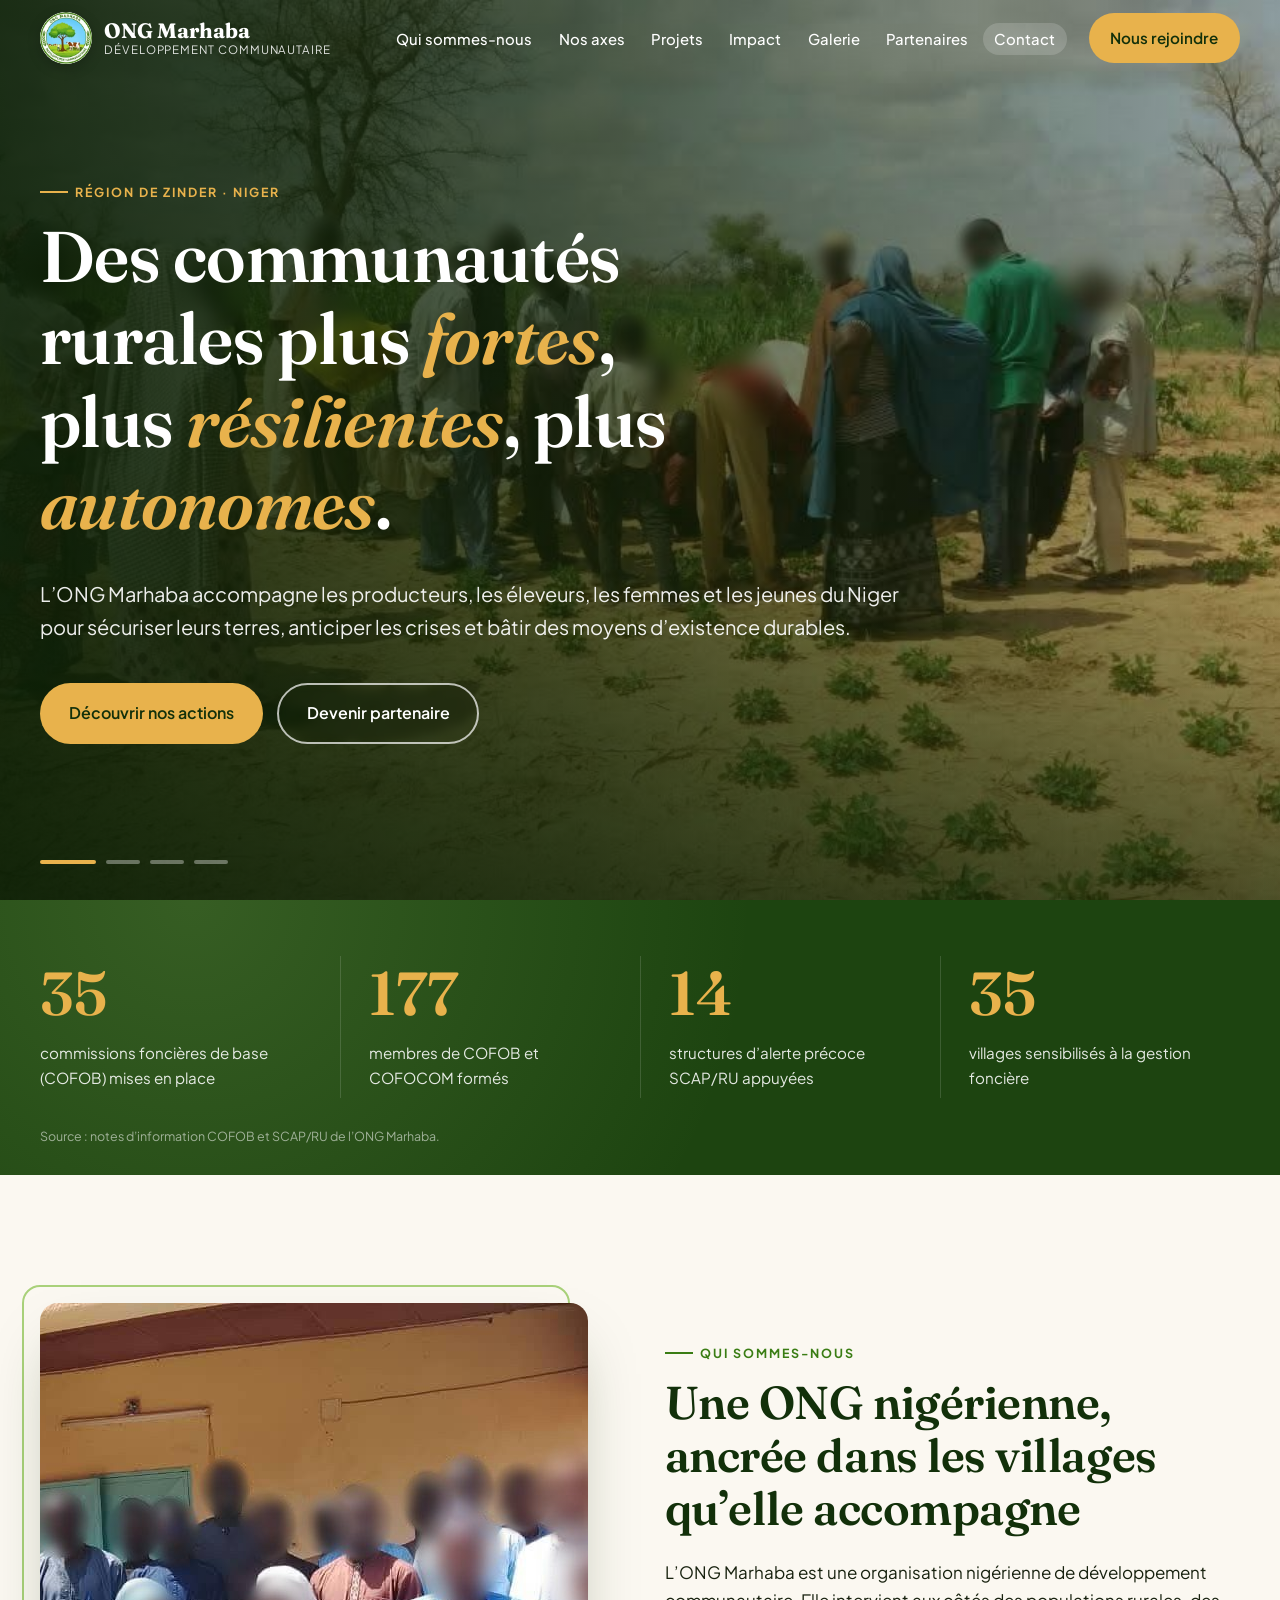
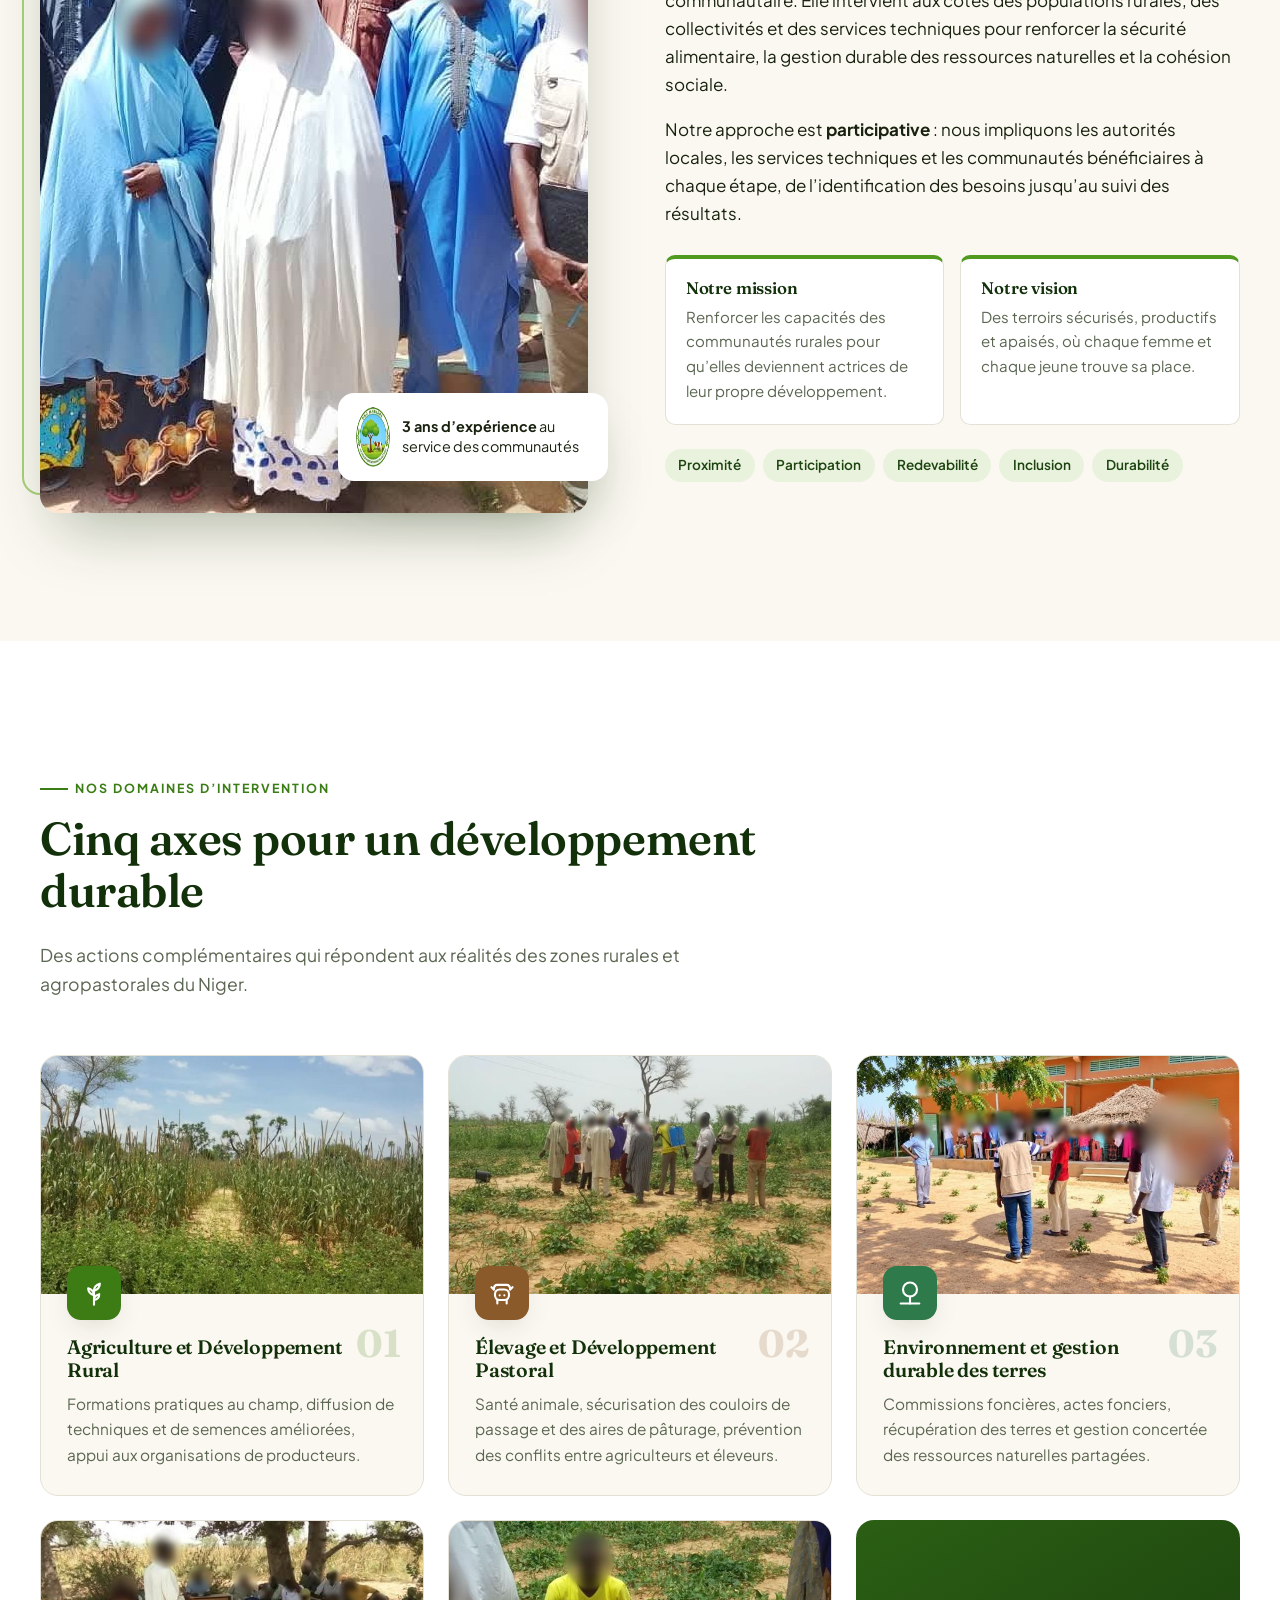
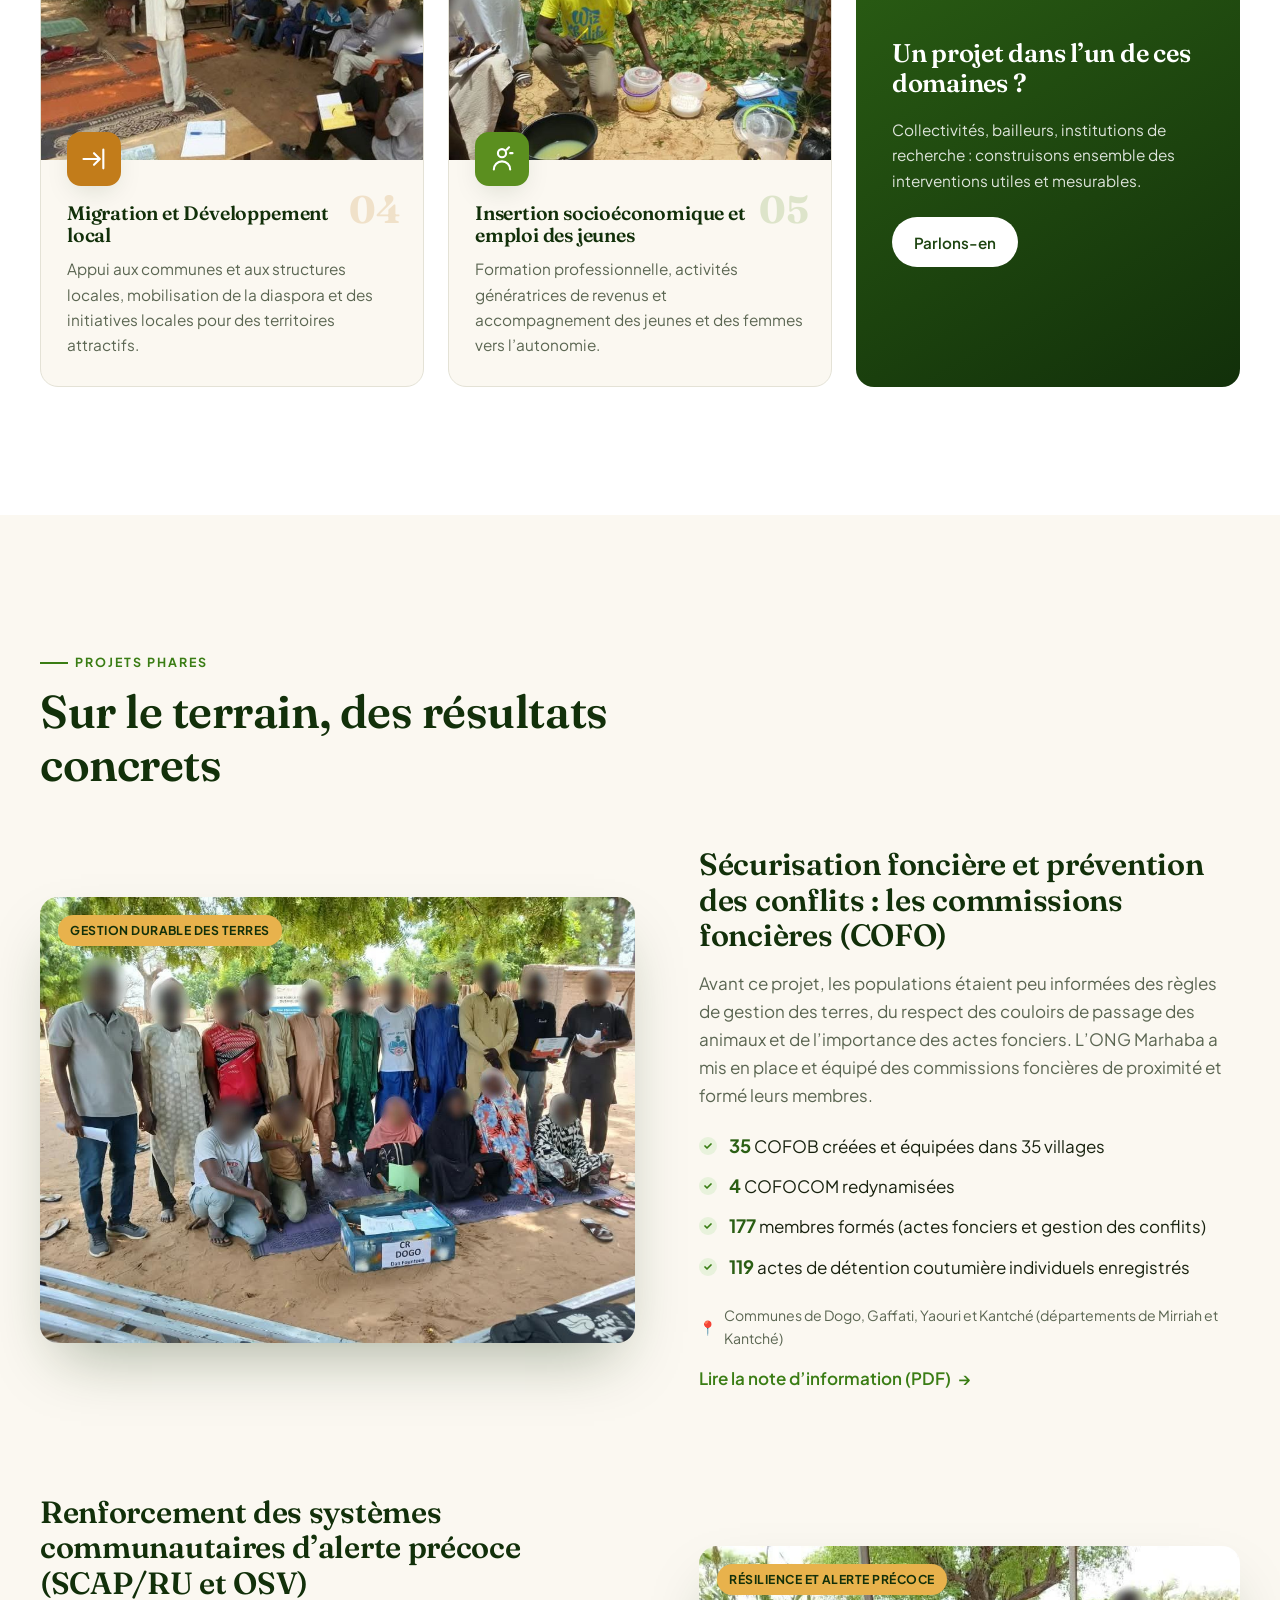
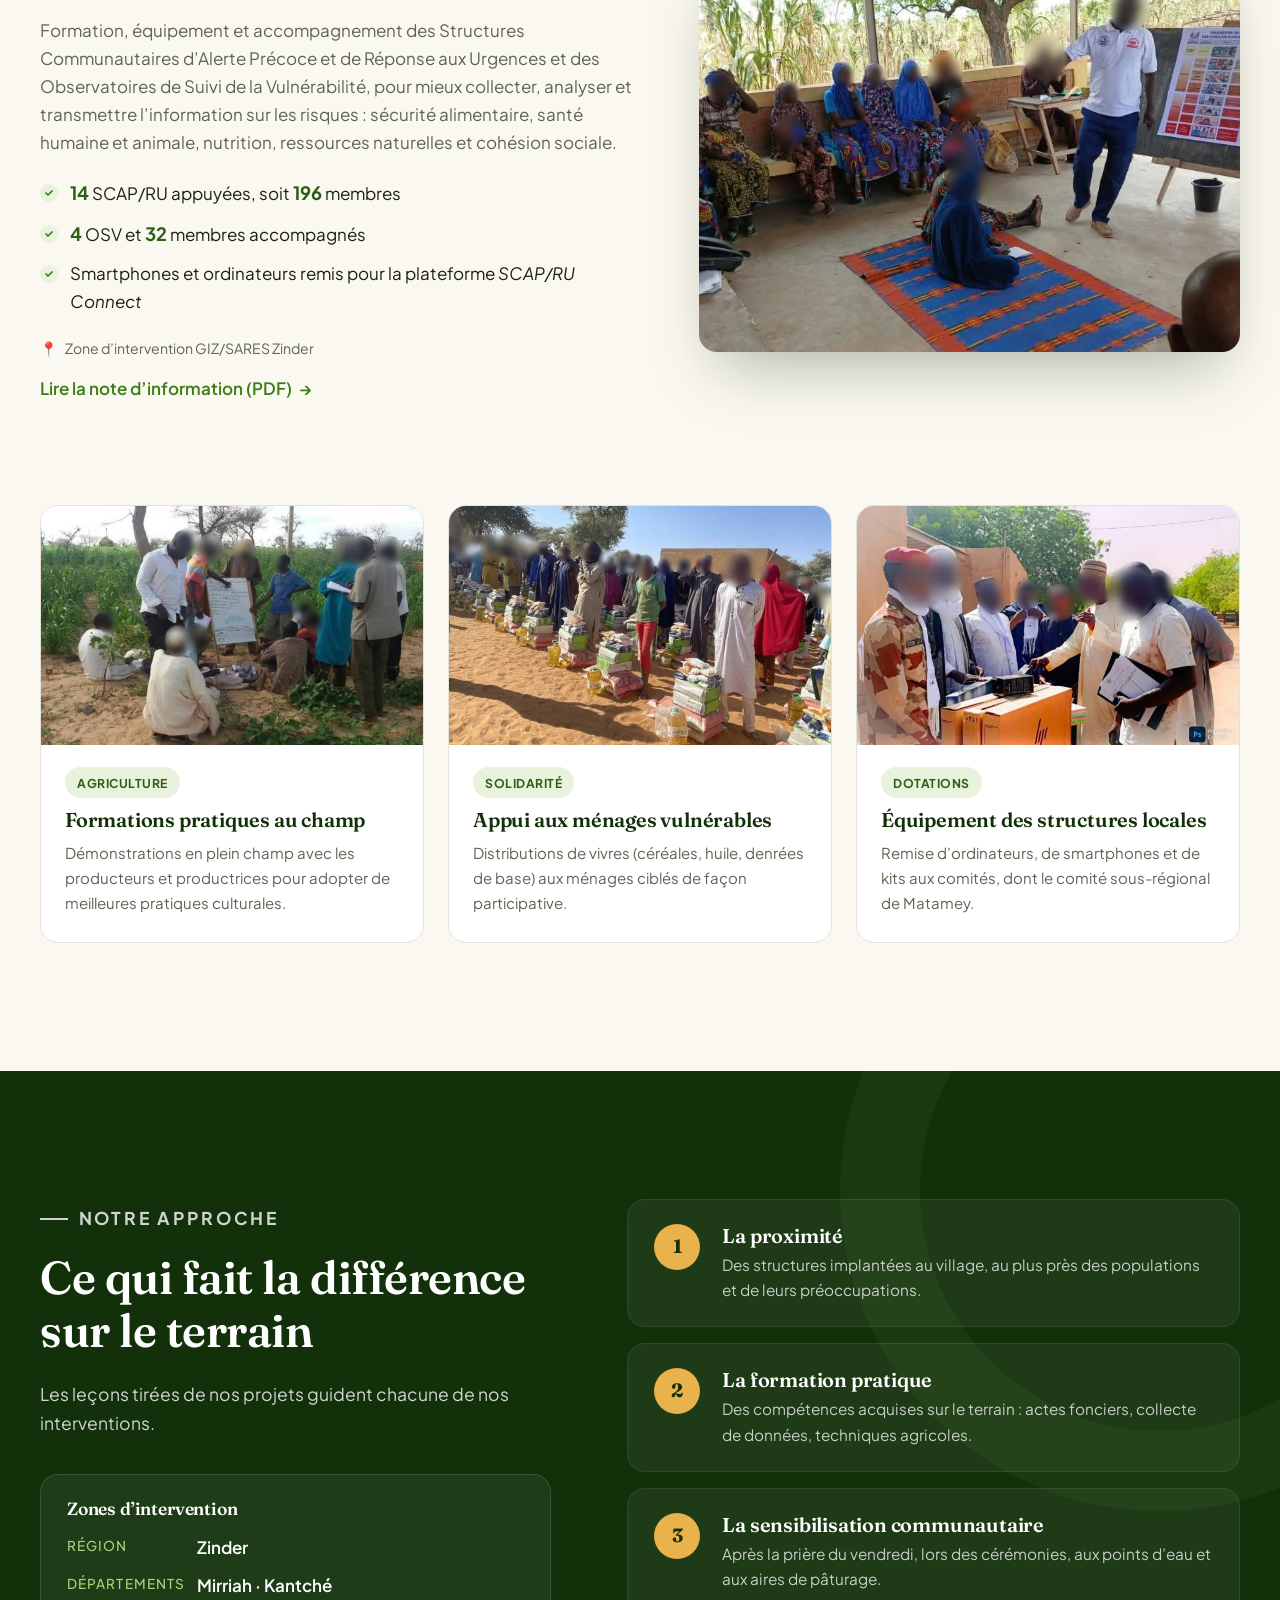
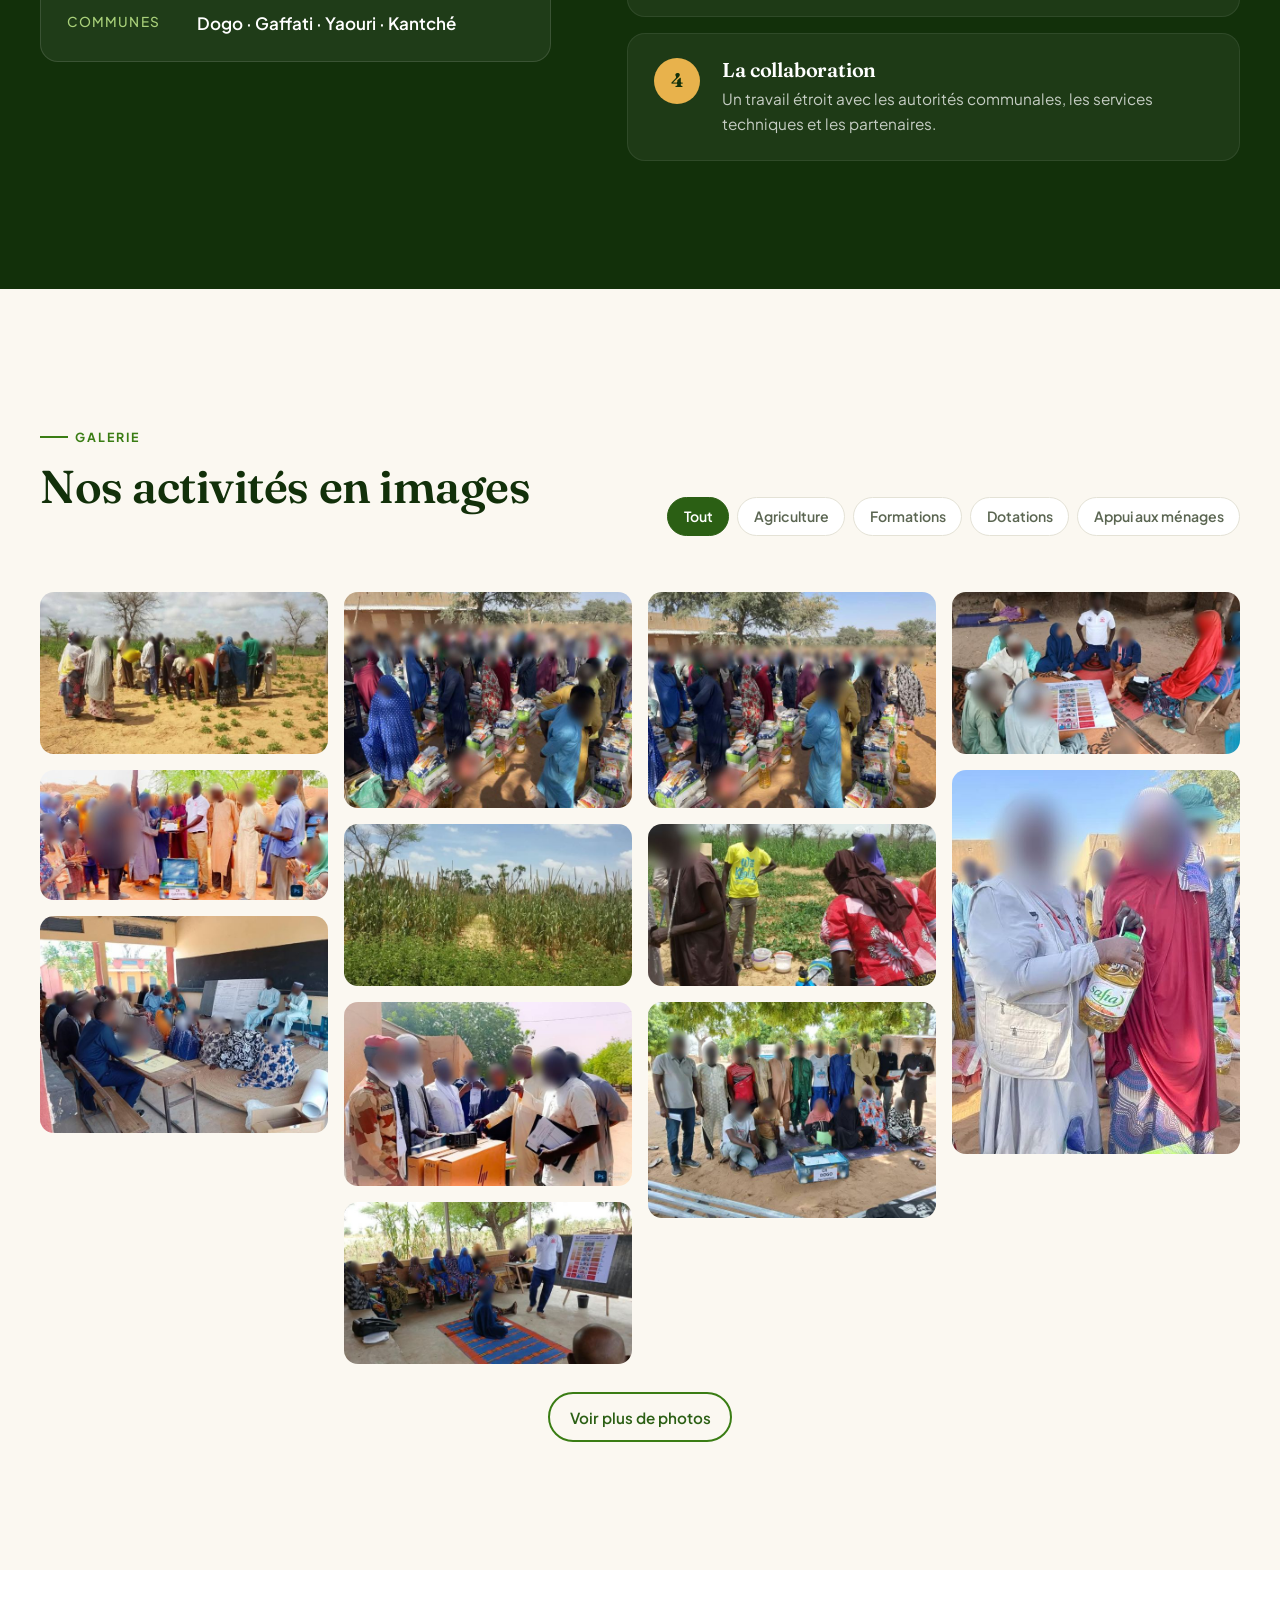
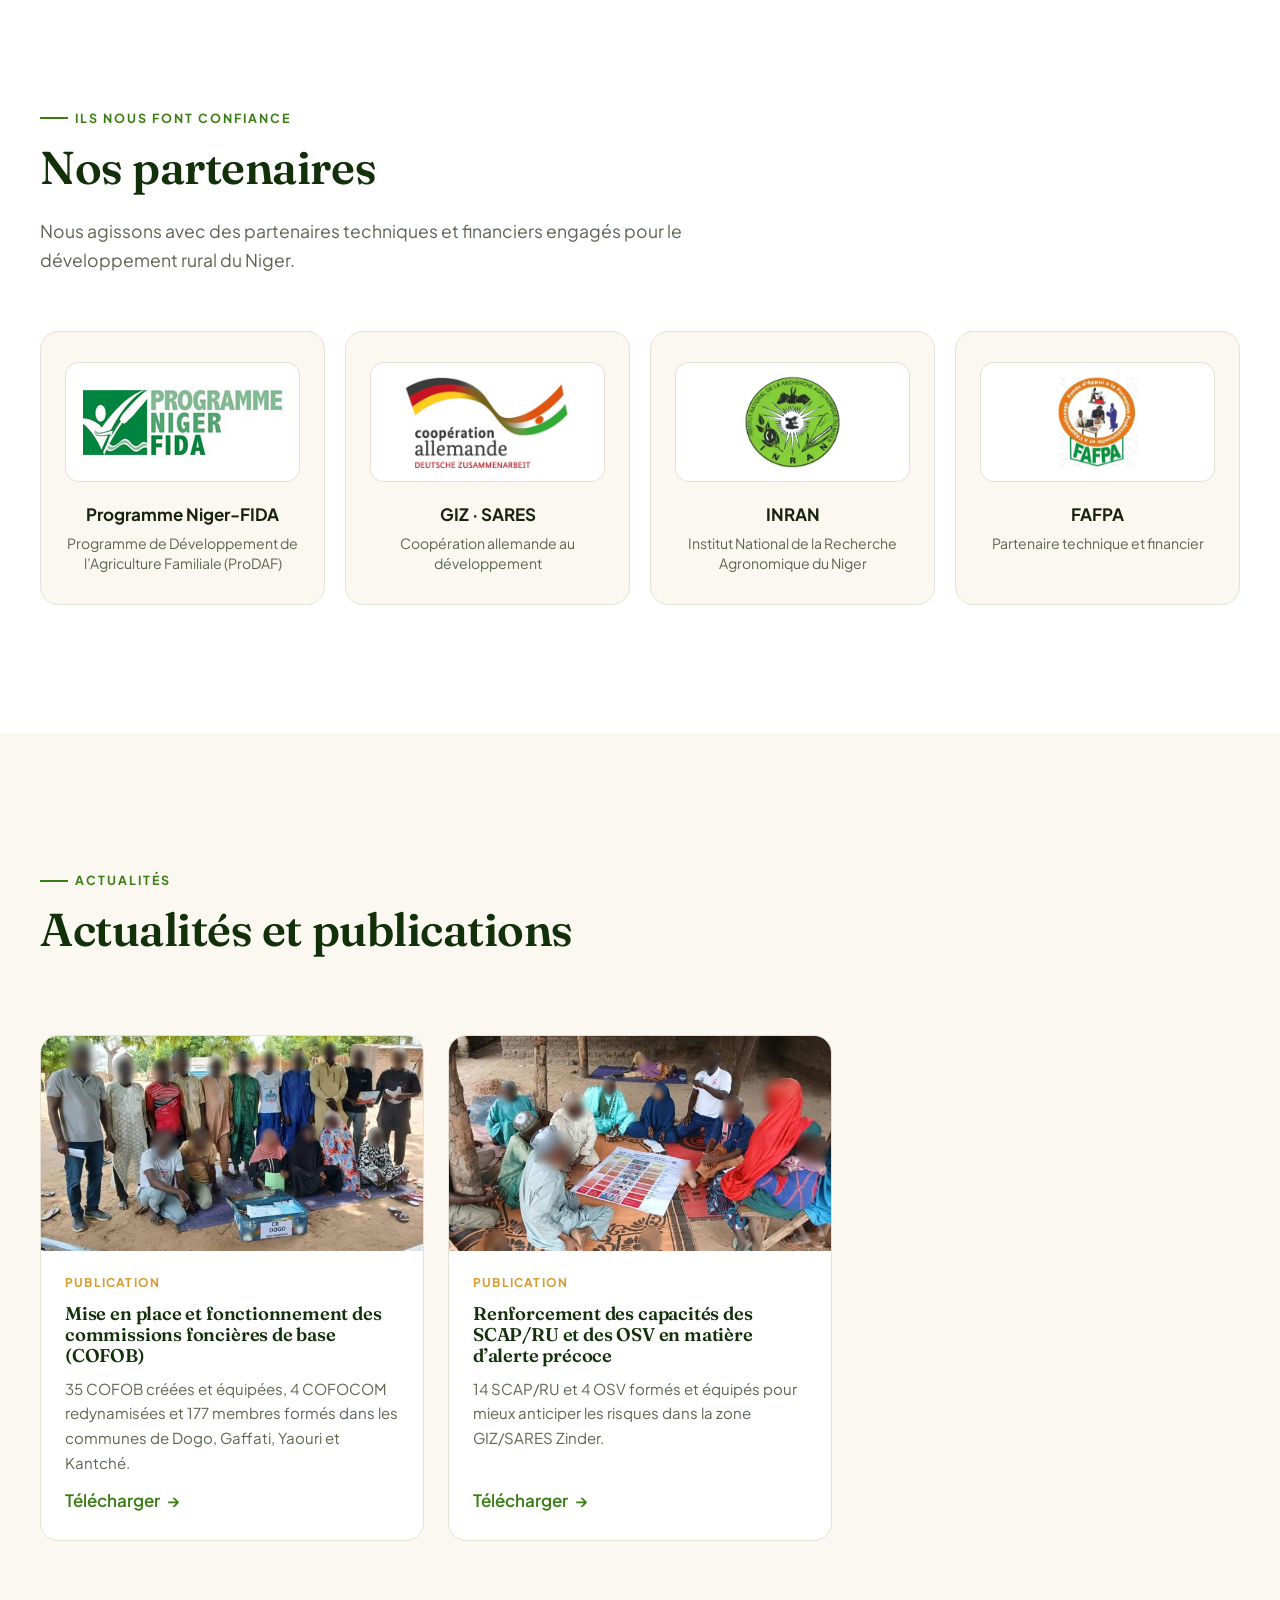
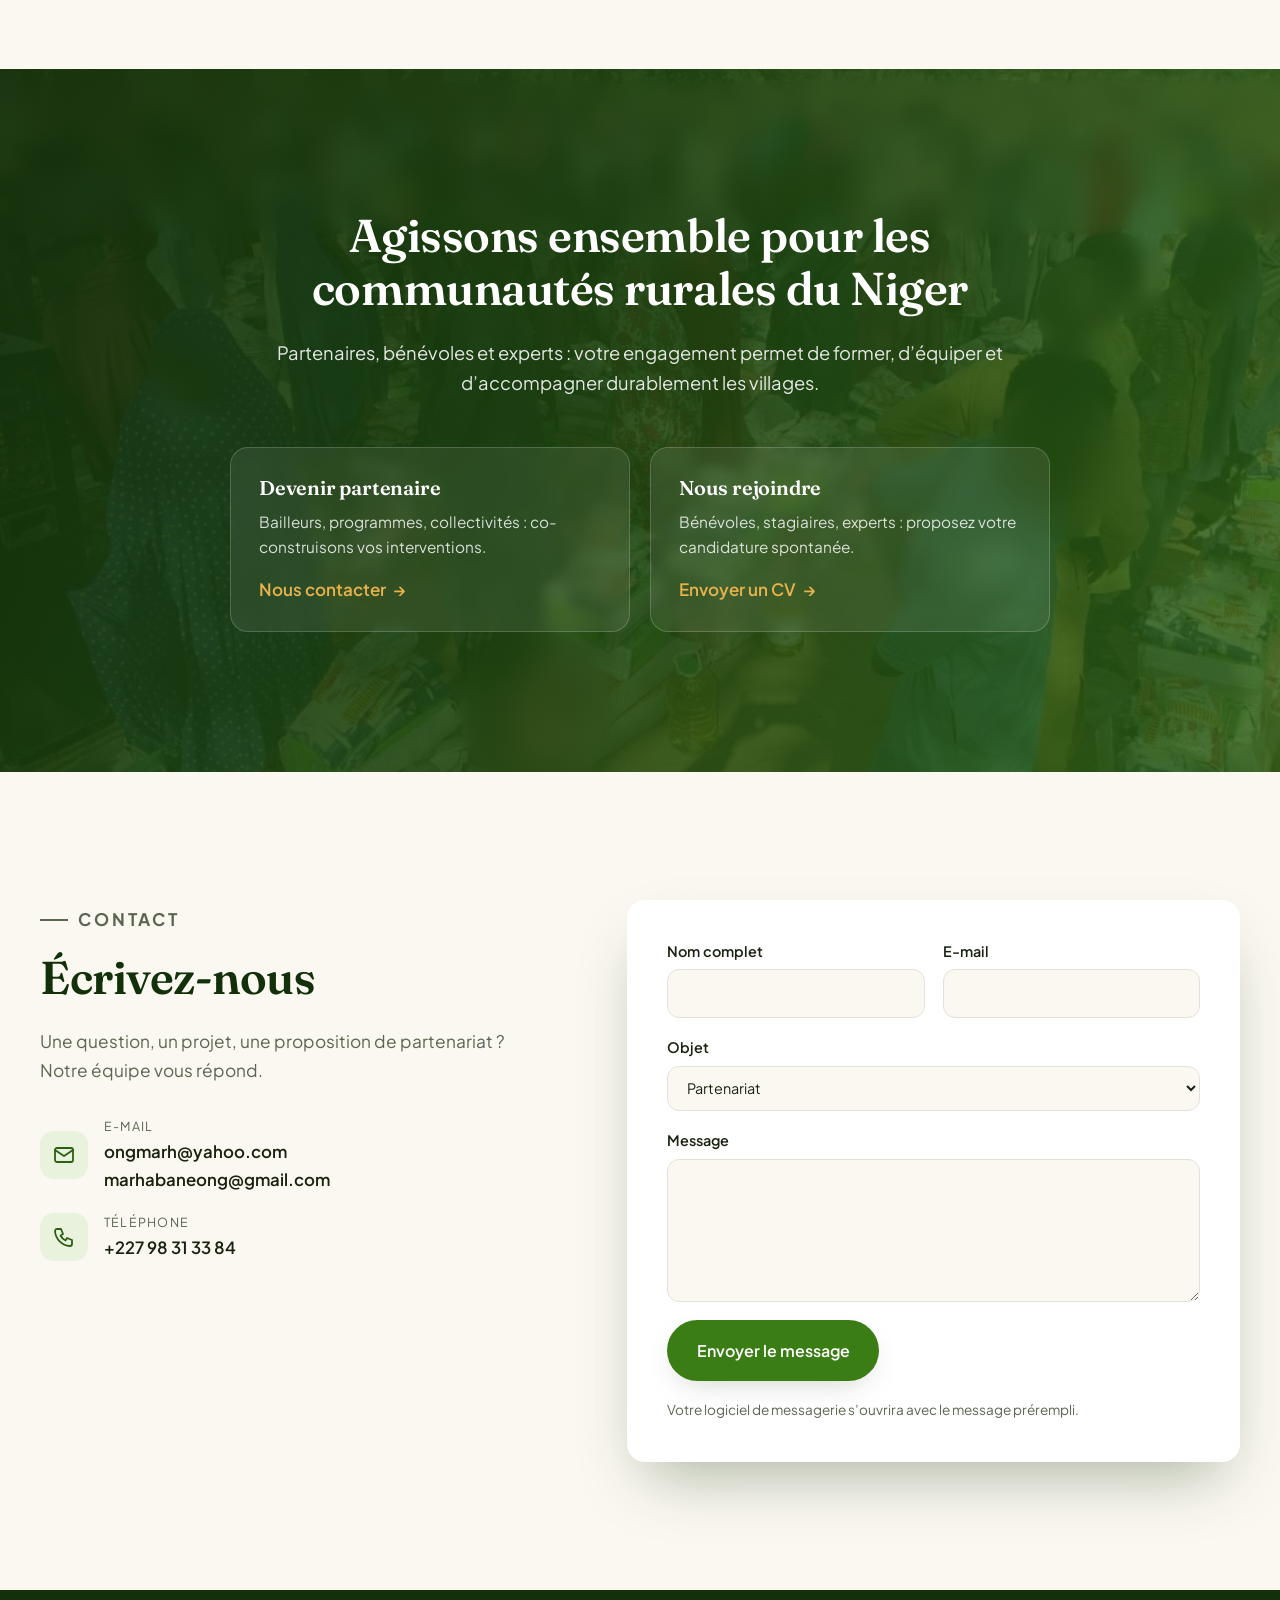
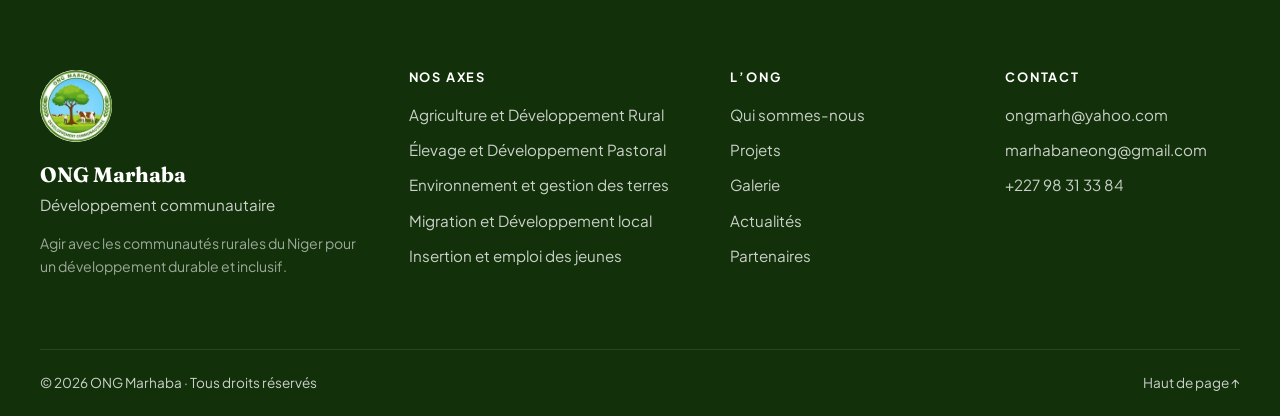
==== commit 45a96f13: "Logos partenaires, application installable et espace admin - Logos des partenaires (Niger-FIDA, coop" ====
--- a/index.html
+++ b/index.html
@@ -14,6 +14,11 @@
   <link rel="icon" type="image/png" sizes="32x32" href="assets/img/favicon-32.png">
   <link rel="icon" type="image/png" sizes="64x64" href="assets/img/favicon-64.png">
   <link rel="apple-touch-icon" href="assets/img/apple-touch-icon.png">
+  <link rel="manifest" href="manifest.webmanifest">
+  <meta name="mobile-web-app-capable" content="yes">
+  <meta name="apple-mobile-web-app-capable" content="yes">
+  <meta name="apple-mobile-web-app-title" content="Marhaba">
+  <meta name="apple-mobile-web-app-status-bar-style" content="black-translucent">
   <link rel="preconnect" href="https://fonts.googleapis.com">
   <link rel="preconnect" href="https://fonts.gstatic.com" crossorigin>
   <link href="https://fonts.googleapis.com/css2?family=Fraunces:opsz,wght@9..144,500;9..144,600;9..144,700&family=Plus+Jakarta+Sans:wght@400;500;600;700&display=swap" rel="stylesheet">
@@ -58,6 +63,10 @@
           <li><a href="#partenaires">Partenaires</a></li>
           <li><a href="#contact">Contact</a></li>
         </ul>
+        <button class="btn btn--ghost-dark nav__install" id="installBtn" hidden>
+          <svg viewBox="0 0 24 24" aria-hidden="true"><path d="M12 3v12m0 0-4-4m4 4 4-4M5 21h14"/></svg>
+          Installer l’application
+        </button>
         <a href="#soutenir" class="btn btn--accent nav__cta">Nous rejoindre</a>
       </nav>
 
@@ -102,25 +111,8 @@
 
     <!-- ============ CHIFFRES CLÉS ============ -->
     <section class="stats" aria-label="Chiffres clés">
-      <div class="container stats__grid">
-        <div class="stat">
-          <span class="stat__num" data-count="35">0</span>
-          <span class="stat__label">commissions foncières de base (COFOB) mises en place</span>
-        </div>
-        <div class="stat">
-          <span class="stat__num" data-count="177">0</span>
-          <span class="stat__label">membres de COFOB et COFOCOM formés</span>
-        </div>
-        <div class="stat">
-          <span class="stat__num" data-count="14">0</span>
-          <span class="stat__label">structures d’alerte précoce SCAP/RU appuyées</span>
-        </div>
-        <div class="stat">
-          <span class="stat__num" data-count="35">0</span>
-          <span class="stat__label">villages sensibilisés à la gestion foncière</span>
-        </div>
-      </div>
-      <p class="container stats__src">Source : notes d’information COFOB et SCAP/RU de l’ONG Marhaba.</p>
+      <div class="container stats__grid" id="statsGrid"></div>
+      <p class="container stats__src" id="statsSrc"></p>
     </section>
 
     <!-- ============ QUI SOMMES-NOUS ============ -->
@@ -406,65 +398,20 @@
           <h2>Nos partenaires</h2>
           <p class="section__lead">Nous agissons avec des partenaires techniques et financiers engagés pour le développement rural du Niger.</p>
         </header>
-        <div class="partners__grid">
-          <div class="partner reveal">
-            <span class="partner__mark">ProDAF</span>
-            <span class="partner__name">Programme Niger-FIDA</span>
-            <span class="partner__desc">Programme de Développement de l’Agriculture Familiale</span>
-          </div>
-          <div class="partner reveal">
-            <span class="partner__mark">GIZ</span>
-            <span class="partner__name">GIZ · SARES</span>
-            <span class="partner__desc">Coopération allemande au développement</span>
-          </div>
-          <div class="partner reveal">
-            <span class="partner__mark">INRAN</span>
-            <span class="partner__name">INRAN</span>
-            <span class="partner__desc">Institut National de la Recherche Agronomique du Niger</span>
-          </div>
-          <div class="partner reveal">
-            <span class="partner__mark">FAFPA</span>
-            <span class="partner__name">FAFPA</span>
-            <span class="partner__desc">Partenaire technique et financier</span>
-          </div>
-        </div>
+        <div class="partners__grid" id="partnersGrid"></div>
       </div>
     </section>
 
     <!-- ============ ACTUALITÉS / PUBLICATIONS ============ -->
-    <section class="section news" id="publications">
+    <section class="section news" id="actualites">
       <div class="container">
         <header class="section__head section__head--row reveal">
           <div>
-            <p class="eyebrow">Publications</p>
-            <h2>Notes d’information et capitalisation</h2>
+            <p class="eyebrow">Actualités</p>
+            <h2>Actualités et publications</h2>
           </div>
         </header>
-        <div class="news__grid">
-          <a class="news-card reveal" href="assets/docs/note-information-cofob.pdf" target="_blank" rel="noopener">
-            <div class="news-card__img"><img src="assets/img/thumbs/wa0150.jpg" alt="" loading="lazy"></div>
-            <div class="news-card__body">
-              <span class="news-card__type">PDF · Note d’information</span>
-              <h3>Mise en place et fonctionnement des commissions foncières de base (COFOB)</h3>
-              <span class="link-arrow">Télécharger</span>
-            </div>
-          </a>
-          <a class="news-card reveal" href="assets/docs/note-information-scap-ru.pdf" target="_blank" rel="noopener">
-            <div class="news-card__img"><img src="assets/img/thumbs/wa0155.jpg" alt="" loading="lazy"></div>
-            <div class="news-card__body">
-              <span class="news-card__type">PDF · Note de capitalisation</span>
-              <h3>Renforcement des capacités des SCAP/RU et des OSV en matière d’alerte précoce</h3>
-              <span class="link-arrow">Télécharger</span>
-            </div>
-          </a>
-          <div class="news-card news-card--soon reveal">
-            <div class="news-card__body">
-              <span class="news-card__type">Bientôt</span>
-              <h3>Rapport annuel d’activités</h3>
-              <p>Nos prochains rapports et actualités seront publiés ici.</p>
-            </div>
-          </div>
-        </div>
+        <div class="news__grid" id="newsGrid"></div>
       </div>
     </section>
 
@@ -496,16 +443,7 @@
           <p class="eyebrow">Contact</p>
           <h2>Écrivez-nous</h2>
           <p>Une question, un projet, une proposition de partenariat&nbsp;? Notre équipe vous répond.</p>
-          <ul class="contact__list">
-            <li>
-              <svg viewBox="0 0 24 24" aria-hidden="true"><rect x="3" y="5" width="18" height="14" rx="2"/><path d="m3 7 9 6 9-6"/></svg>
-              <div><span>E-mail</span><a href="mailto:ongmarh@yahoo.com">ongmarh@yahoo.com</a><br><a href="mailto:marhabaneong@gmail.com">marhabaneong@gmail.com</a></div>
-            </li>
-            <li>
-              <svg viewBox="0 0 24 24" aria-hidden="true"><path d="M5 4h4l2 5-2.5 1.5a11 11 0 0 0 5 5L15 13l5 2v4a2 2 0 0 1-2 2A16 16 0 0 1 3 6a2 2 0 0 1 2-2"/></svg>
-              <div><span>Téléphone</span><a href="tel:+22798313384">+227 98 31 33 84</a></div>
-            </li>
-          </ul>
+          <ul class="contact__list" id="contactList"></ul>
         </div>
 
         <form class="form reveal" id="contactForm" novalidate>
@@ -556,17 +494,13 @@
           <li><a href="#apropos">Qui sommes-nous</a></li>
           <li><a href="#projets">Projets</a></li>
           <li><a href="#galerie">Galerie</a></li>
-          <li><a href="#publications">Publications</a></li>
+          <li><a href="#actualites">Actualités</a></li>
           <li><a href="#partenaires">Partenaires</a></li>
         </ul>
       </div>
       <div>
         <h4>Contact</h4>
-        <ul>
-          <li><a href="mailto:ongmarh@yahoo.com">ongmarh@yahoo.com</a></li>
-          <li><a href="mailto:marhabaneong@gmail.com">marhabaneong@gmail.com</a></li>
-          <li><a href="tel:+22798313384">+227 98 31 33 84</a></li>
-        </ul>
+        <ul id="footerContact"></ul>
       </div>
     </div>
     <div class="container footer__bottom">
@@ -574,6 +508,15 @@
       <a href="#top" class="totop">Haut de page ↑</a>
     </div>
   </footer>
+
+  <!-- Aide à l'installation sur iPhone -->
+  <div class="ios-help" id="iosHelp" role="dialog" aria-label="Installer l’application" hidden>
+    <div class="ios-help__box">
+      <h3>Installer l’application</h3>
+      <p>Sur iPhone ou iPad, ouvrez ce site dans Safari, touchez le bouton <b>Partager</b> <span aria-hidden="true">⬆︎</span> puis <b>« Sur l’écran d’accueil »</b>.</p>
+      <button class="btn btn--primary">J’ai compris</button>
+    </div>
+  </div>
 
   <!-- Visionneuse photo -->
   <div class="lightbox" id="lightbox" role="dialog" aria-modal="true" aria-label="Visionneuse de photos" hidden>
--- a/assets/css/style.css
+++ b/assets/css/style.css
@@ -390,3 +390,30 @@
   *, *::before, *::after { animation: none !important; transition: none !important; }
   .reveal { opacity: 1; transform: none; }
 }
+
+/* ---------- Logos partenaires ---------- */
+.partner { color: var(--ink); }
+.partner__logo { width: 100%; height: 120px; display: grid; place-items: center; background: #fff; border-radius: 14px; padding: 14px; margin-bottom: 12px; box-shadow: inset 0 0 0 1px var(--line); }
+.partner__logo img { max-height: 92px; max-width: 100%; width: auto; object-fit: contain; }
+a.partner:hover { color: var(--ink); }
+
+/* ---------- Actualités ---------- */
+.news-card__body p { color: var(--muted); font-size: .94rem; margin: 0; }
+.news__empty { color: var(--muted); }
+
+/* ---------- Bouton d’installation ---------- */
+.nav__install { gap: .45em; padding: .55em 1em; border-color: rgba(255,255,255,.6); color: #fff; background: transparent; }
+.nav__install svg { width: 18px; height: 18px; fill: none; stroke: currentColor; stroke-width: 2; stroke-linecap: round; stroke-linejoin: round; }
+.nav__install:hover { background: #fff; color: var(--green-900); }
+.header.is-scrolled .nav__install { border-color: var(--green-600); color: var(--green-700); }
+.header.is-scrolled .nav__install:hover { background: var(--green-600); color: #fff; }
+.nav__install[hidden] { display: none; }
+@media (max-width: 960px) {
+  .nav__install, .header.is-scrolled .nav__install { border-color: rgba(255,255,255,.6); color: #fff; }
+}
+.ios-help { position: fixed; inset: 0; z-index: 210; background: rgba(8, 20, 4, .7); display: grid; place-items: end center; padding: 16px; }
+.ios-help[hidden] { display: none; }
+.ios-help__box { background: #fff; border-radius: 18px; padding: 24px; max-width: 420px; width: 100%; box-shadow: var(--shadow-lg); }
+.ios-help__box p { color: var(--muted); }
+.news-card__body h3 { flex: 0 0 auto; }
+.news-card__body p { flex: 1; }
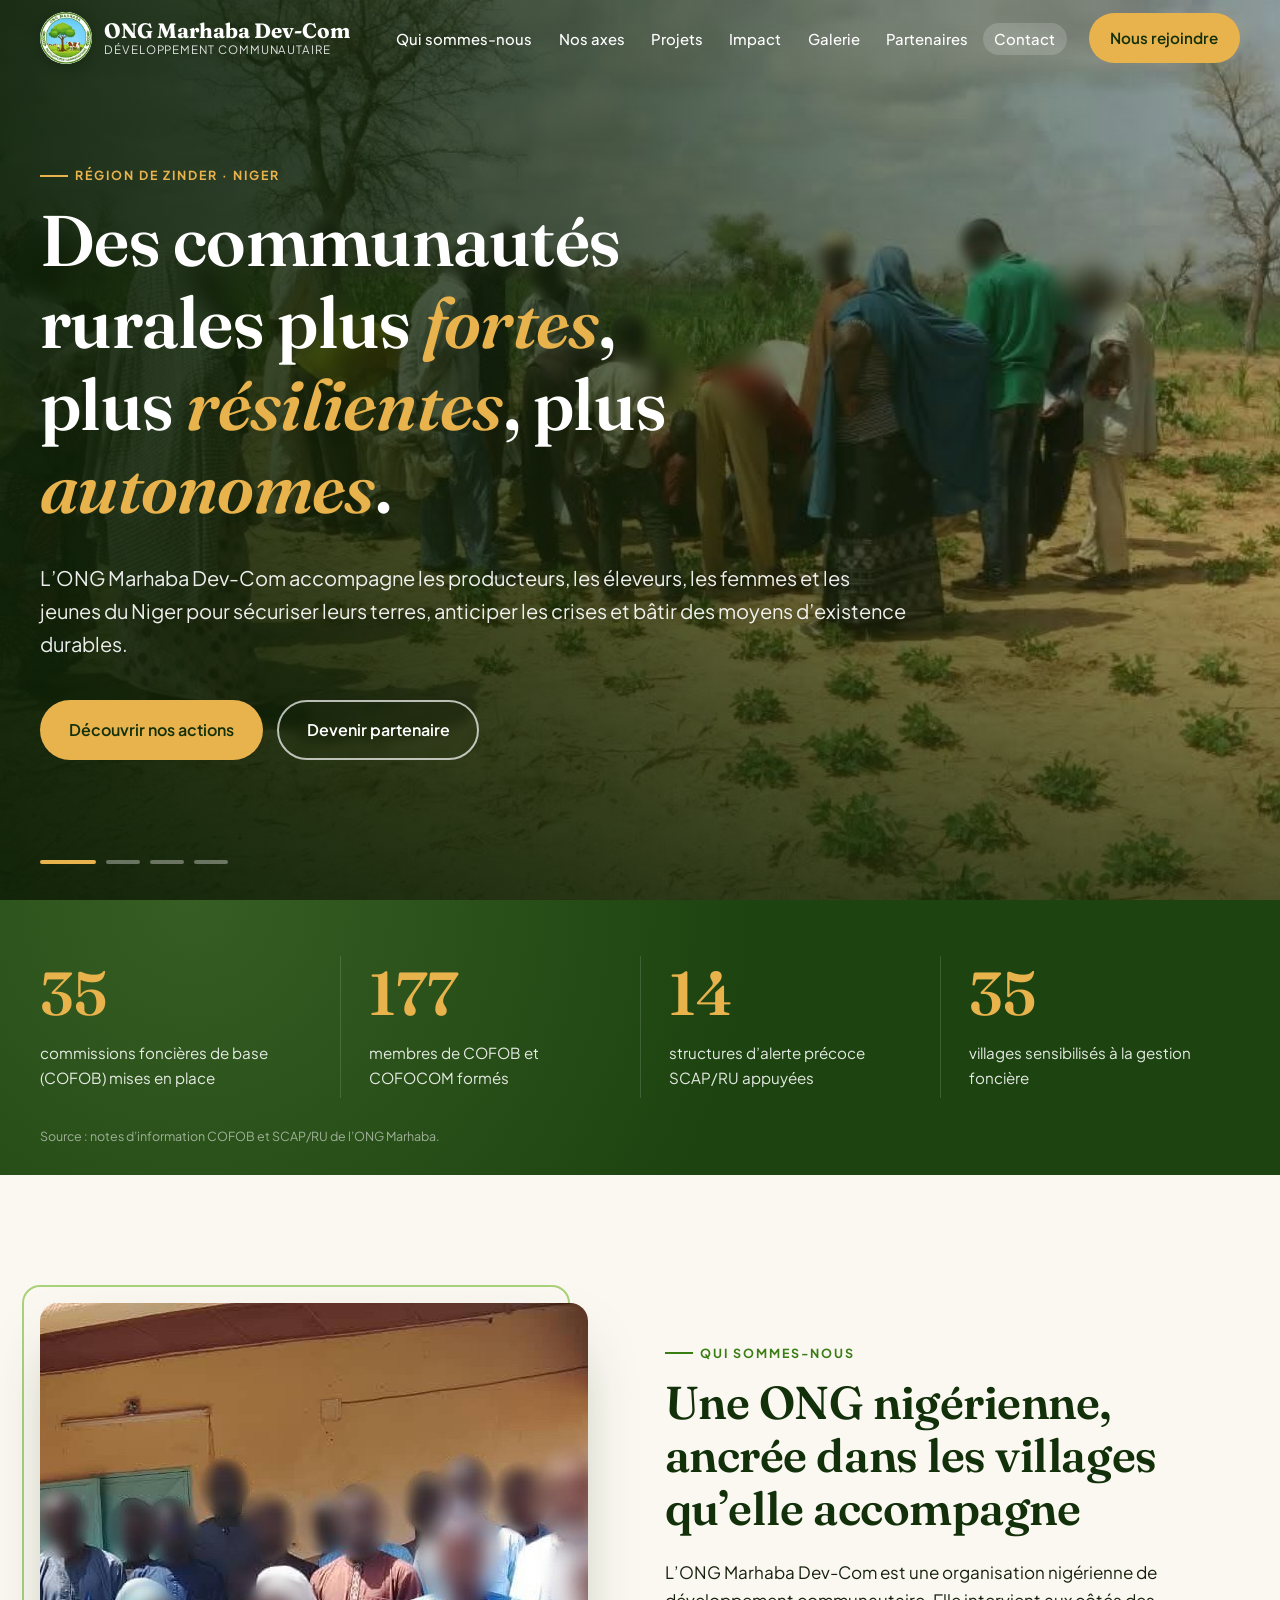
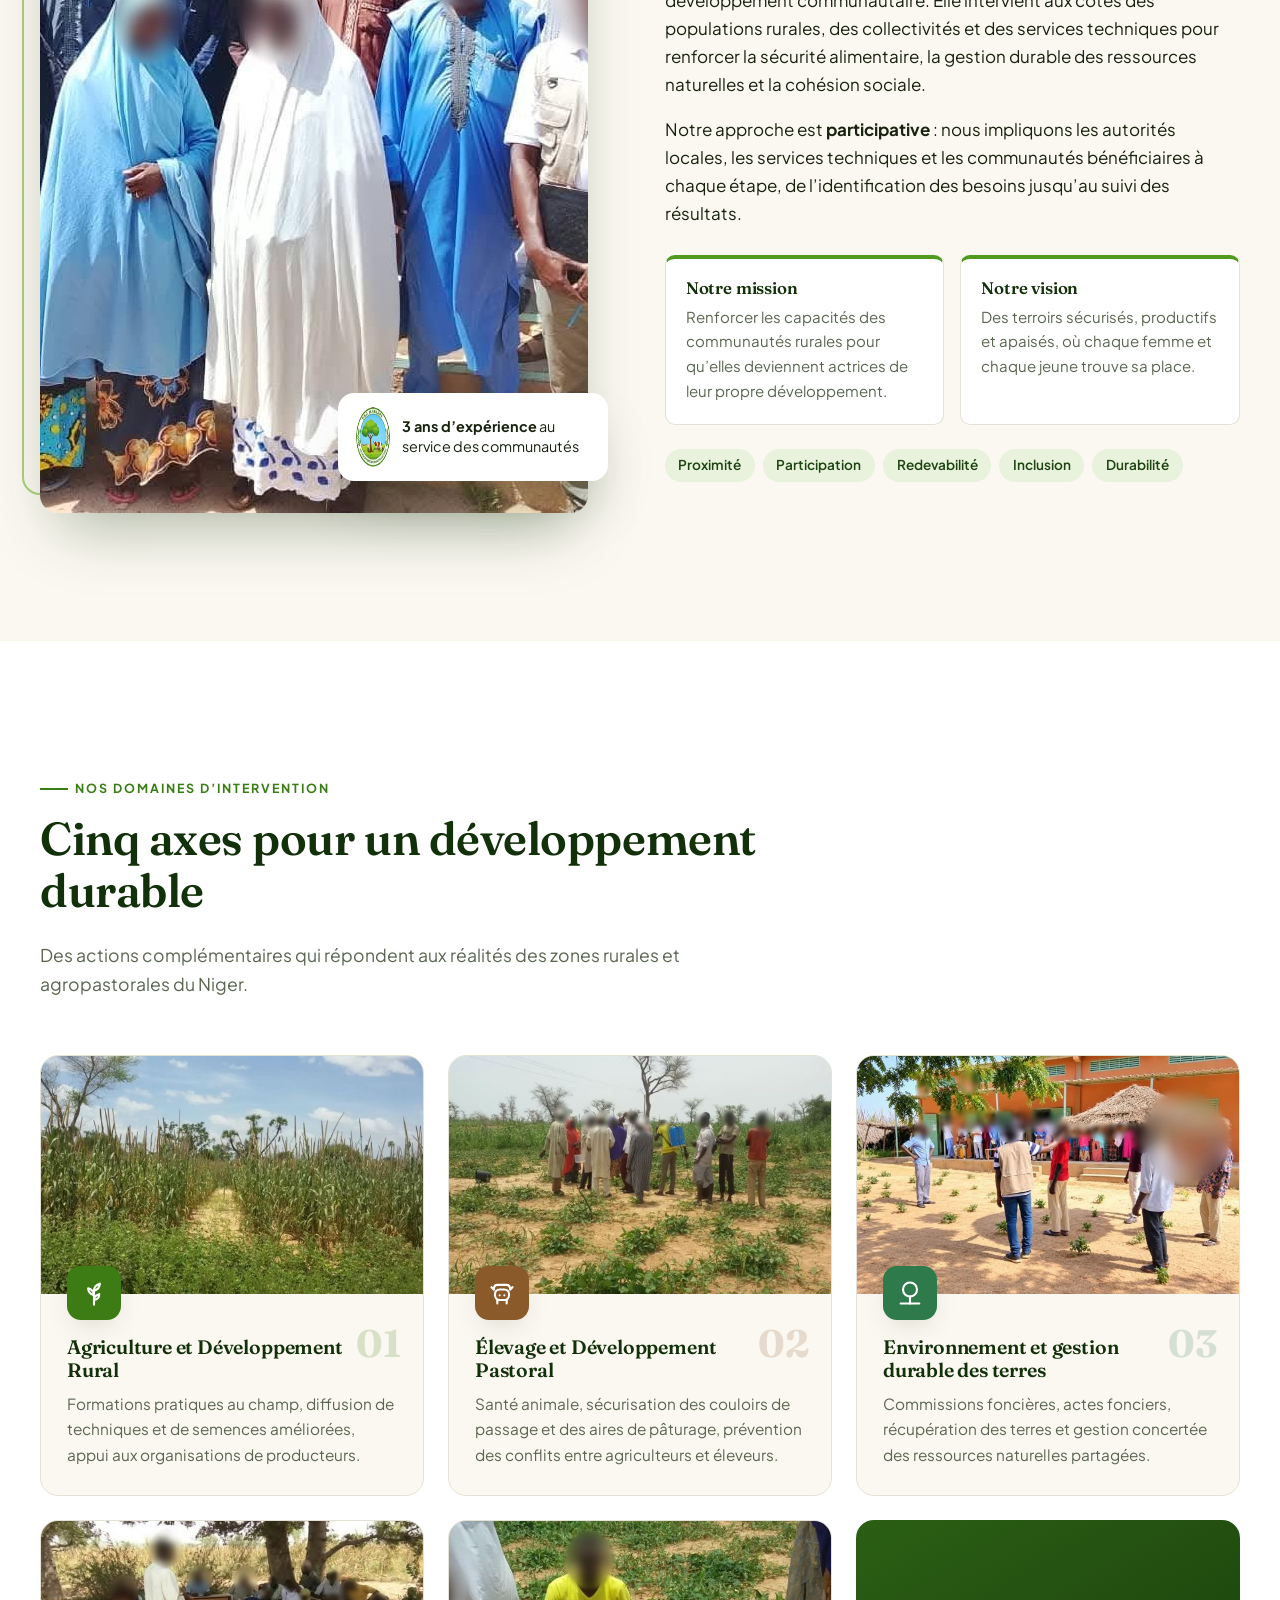
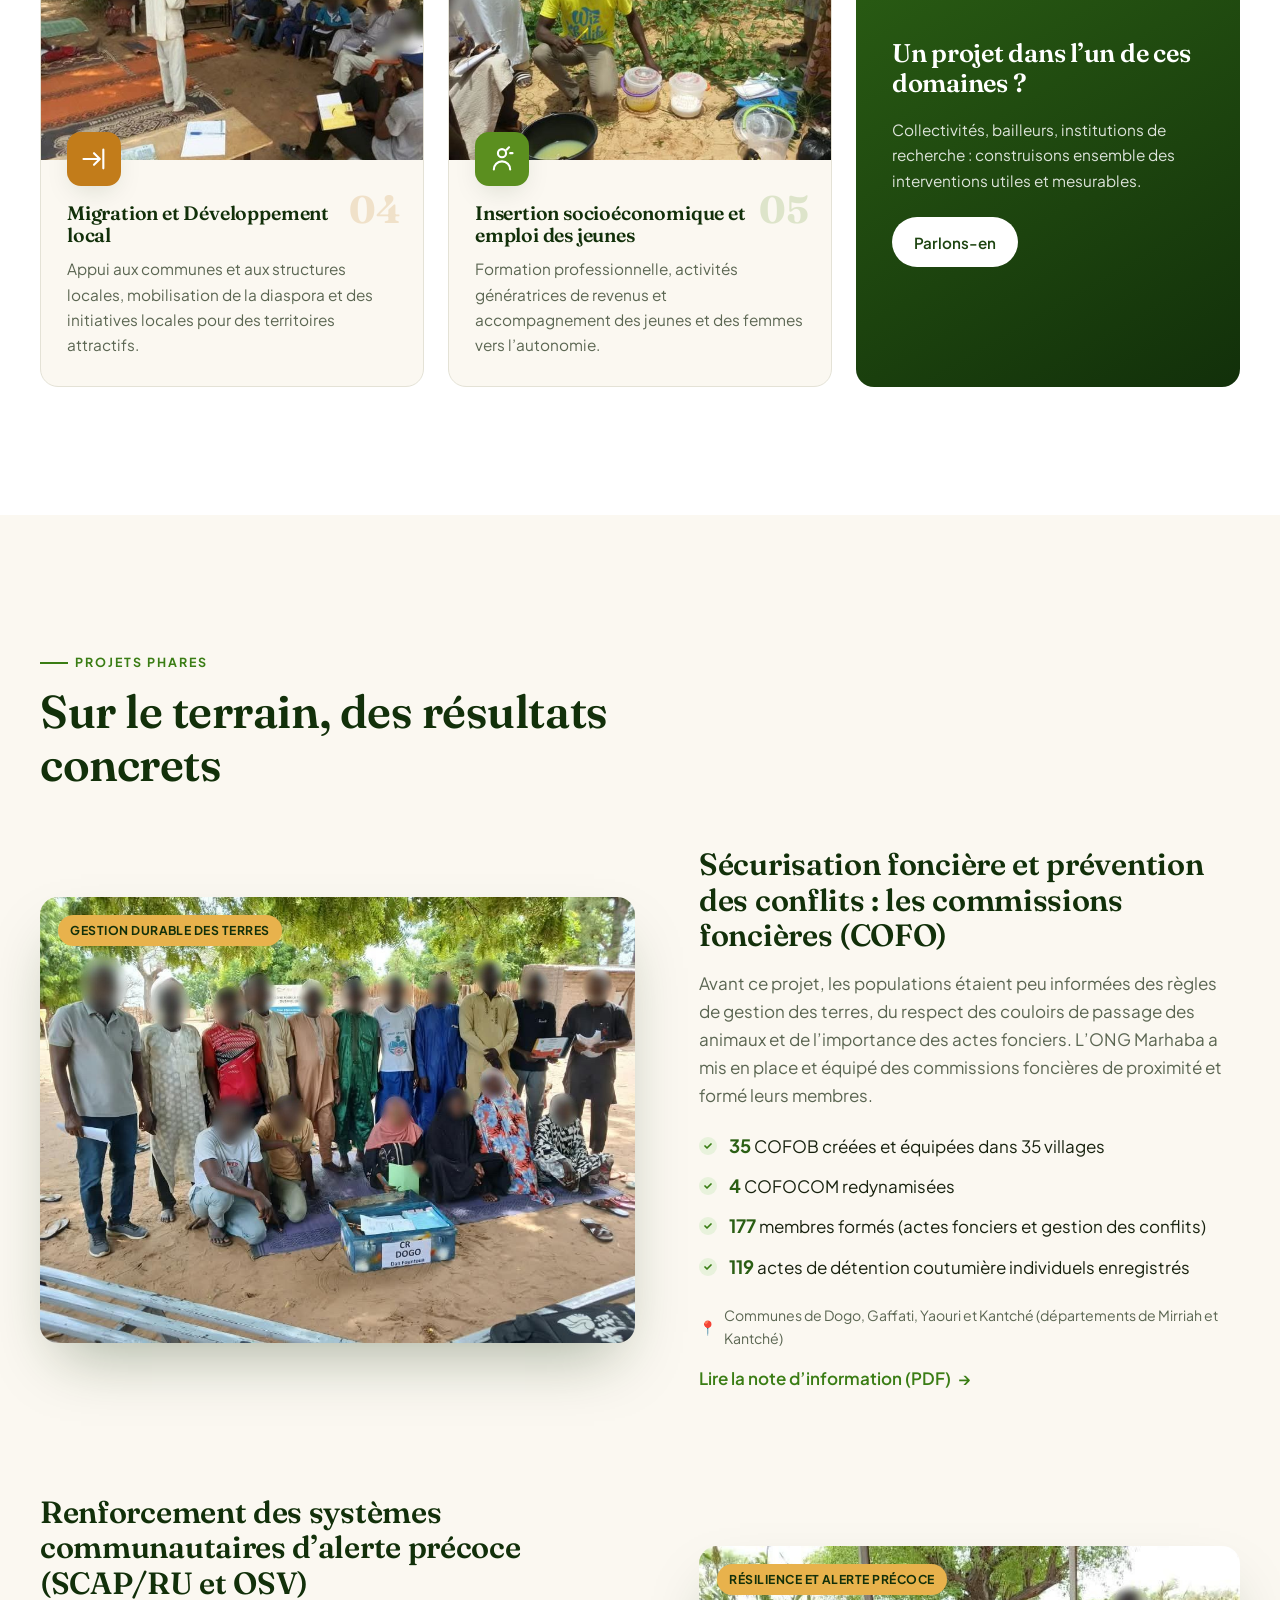
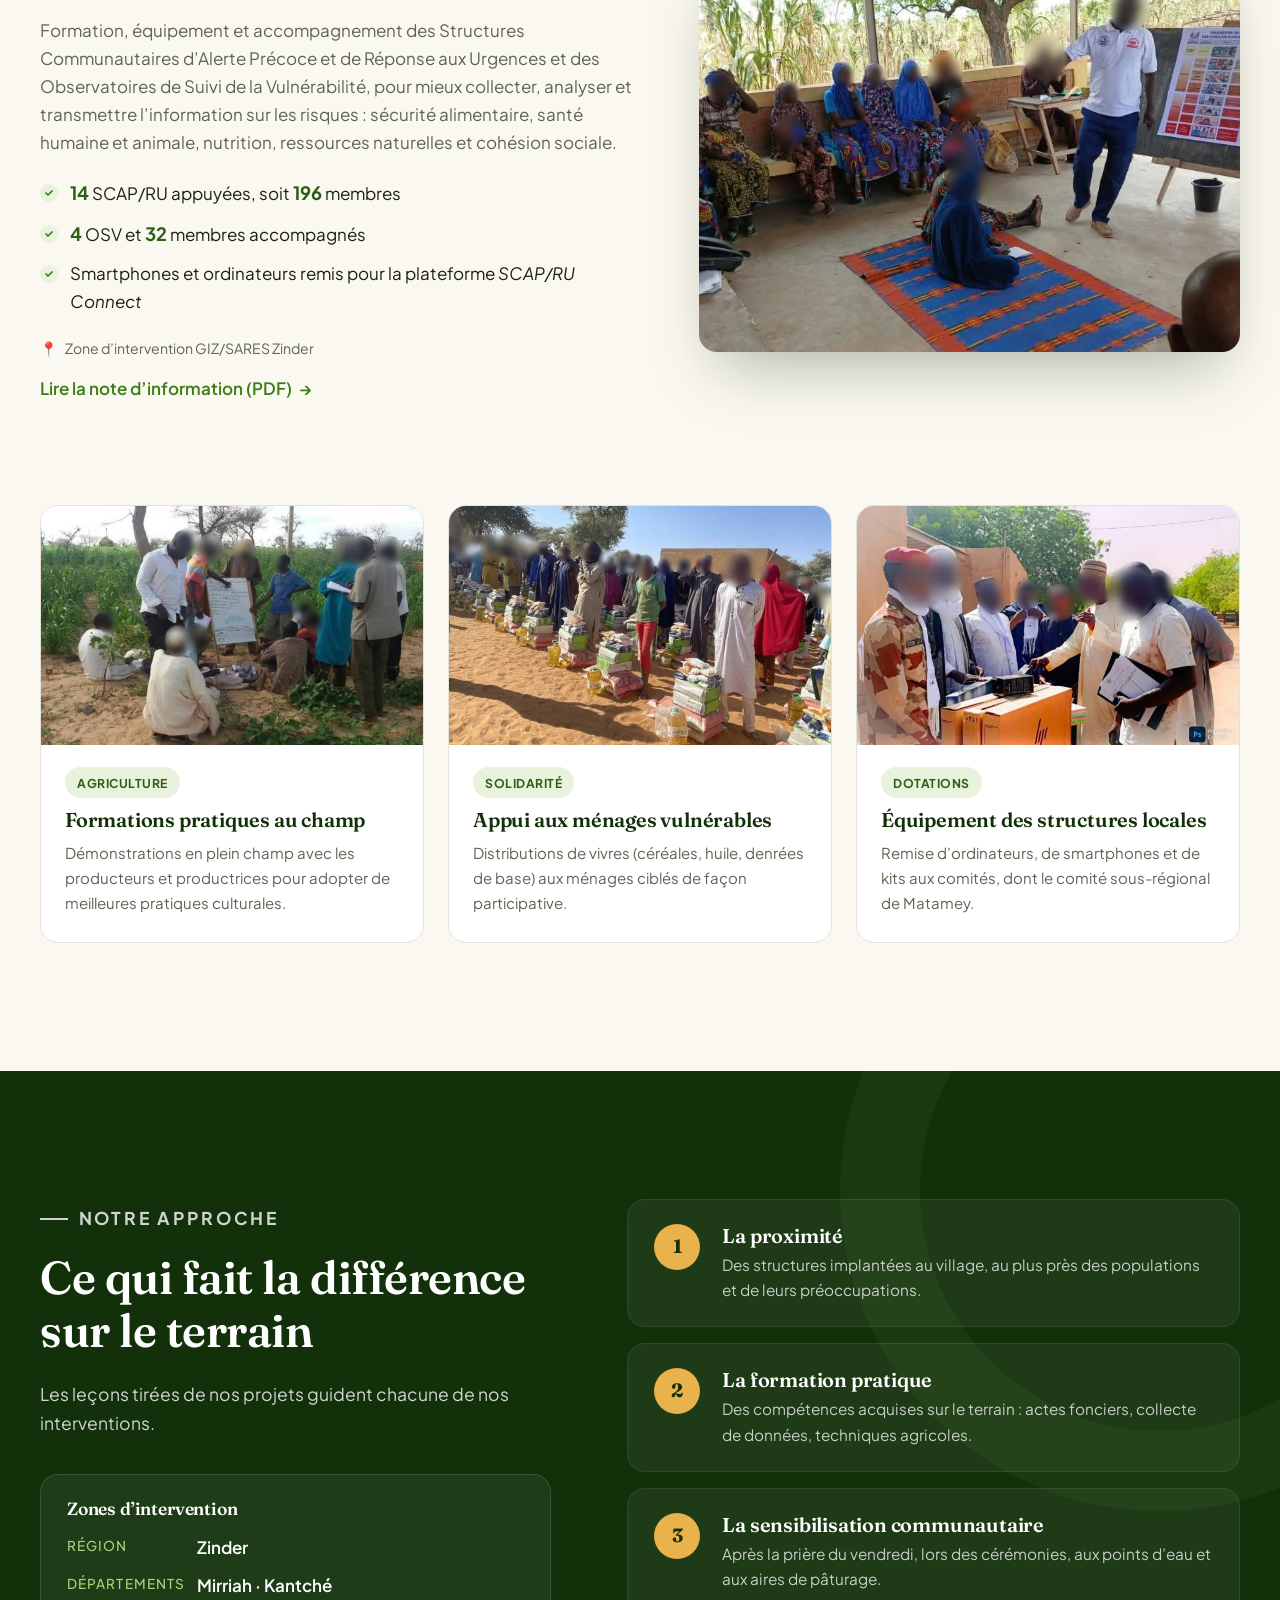
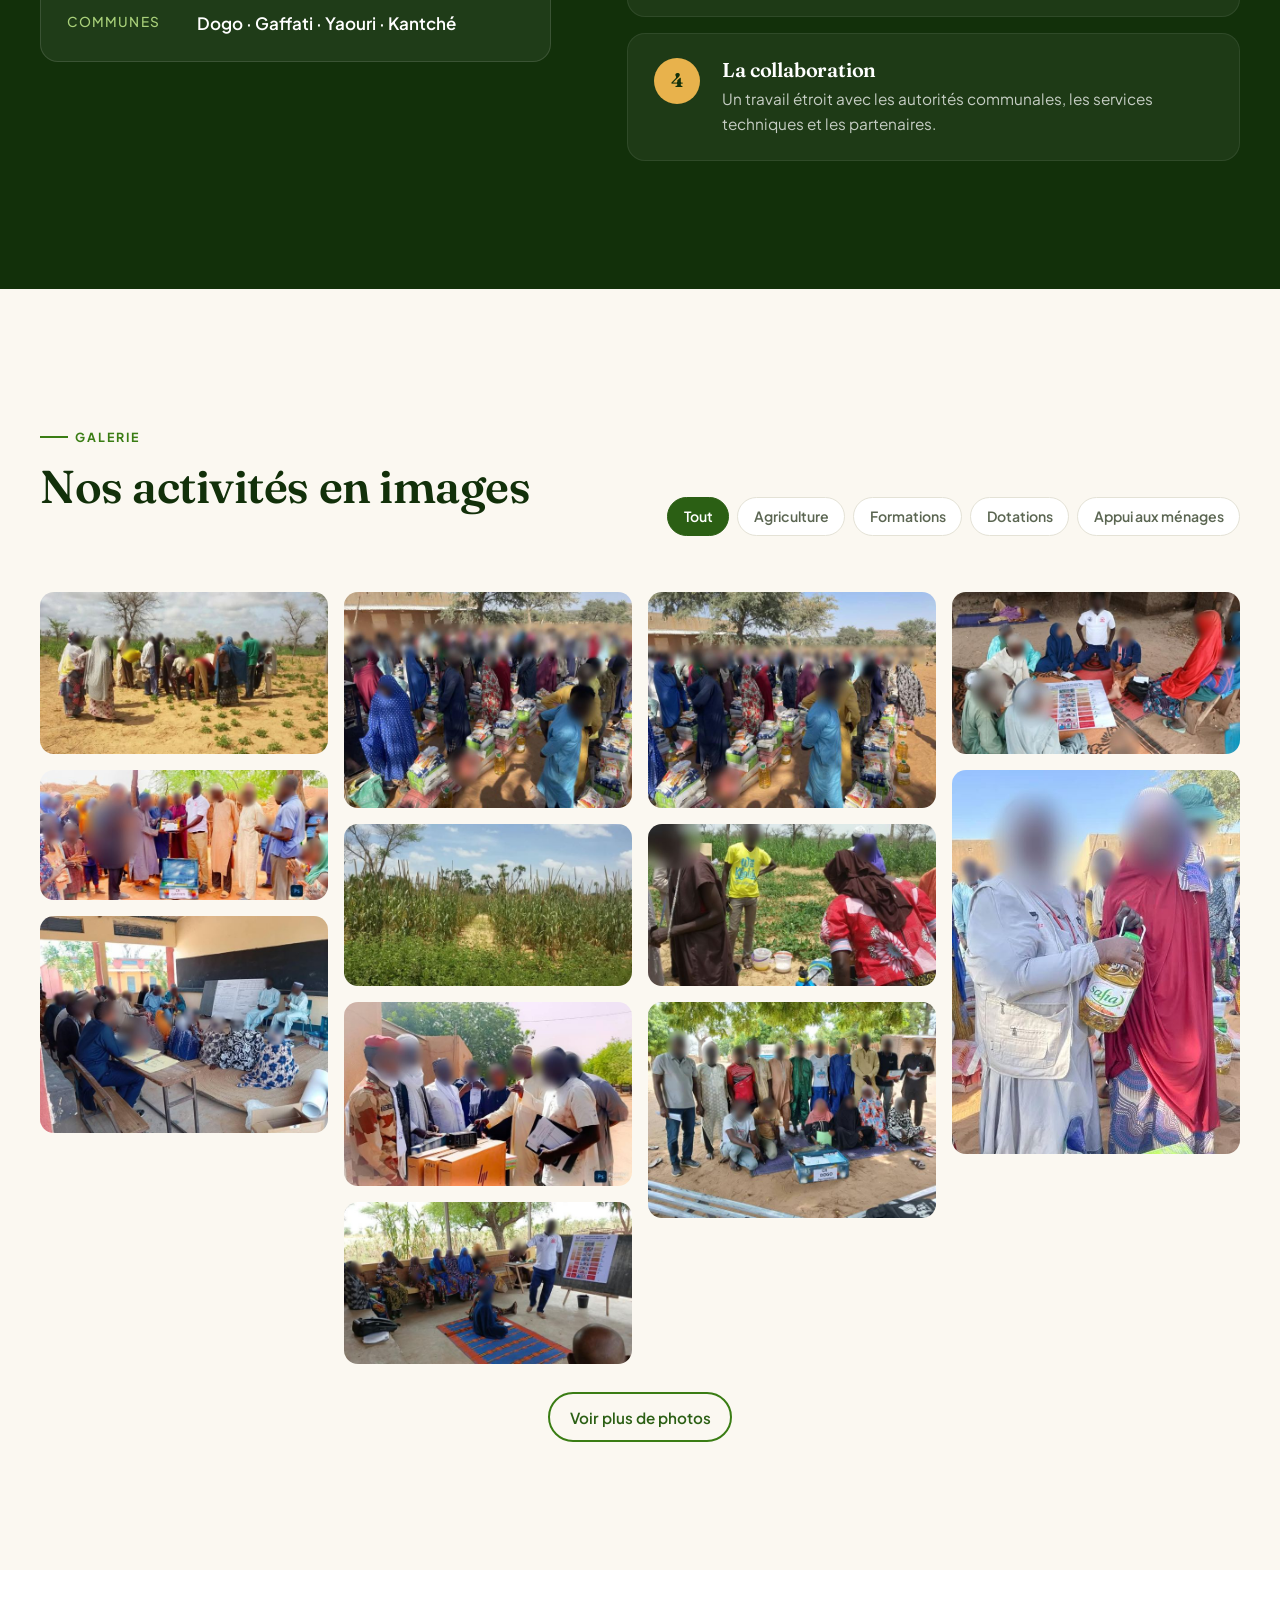
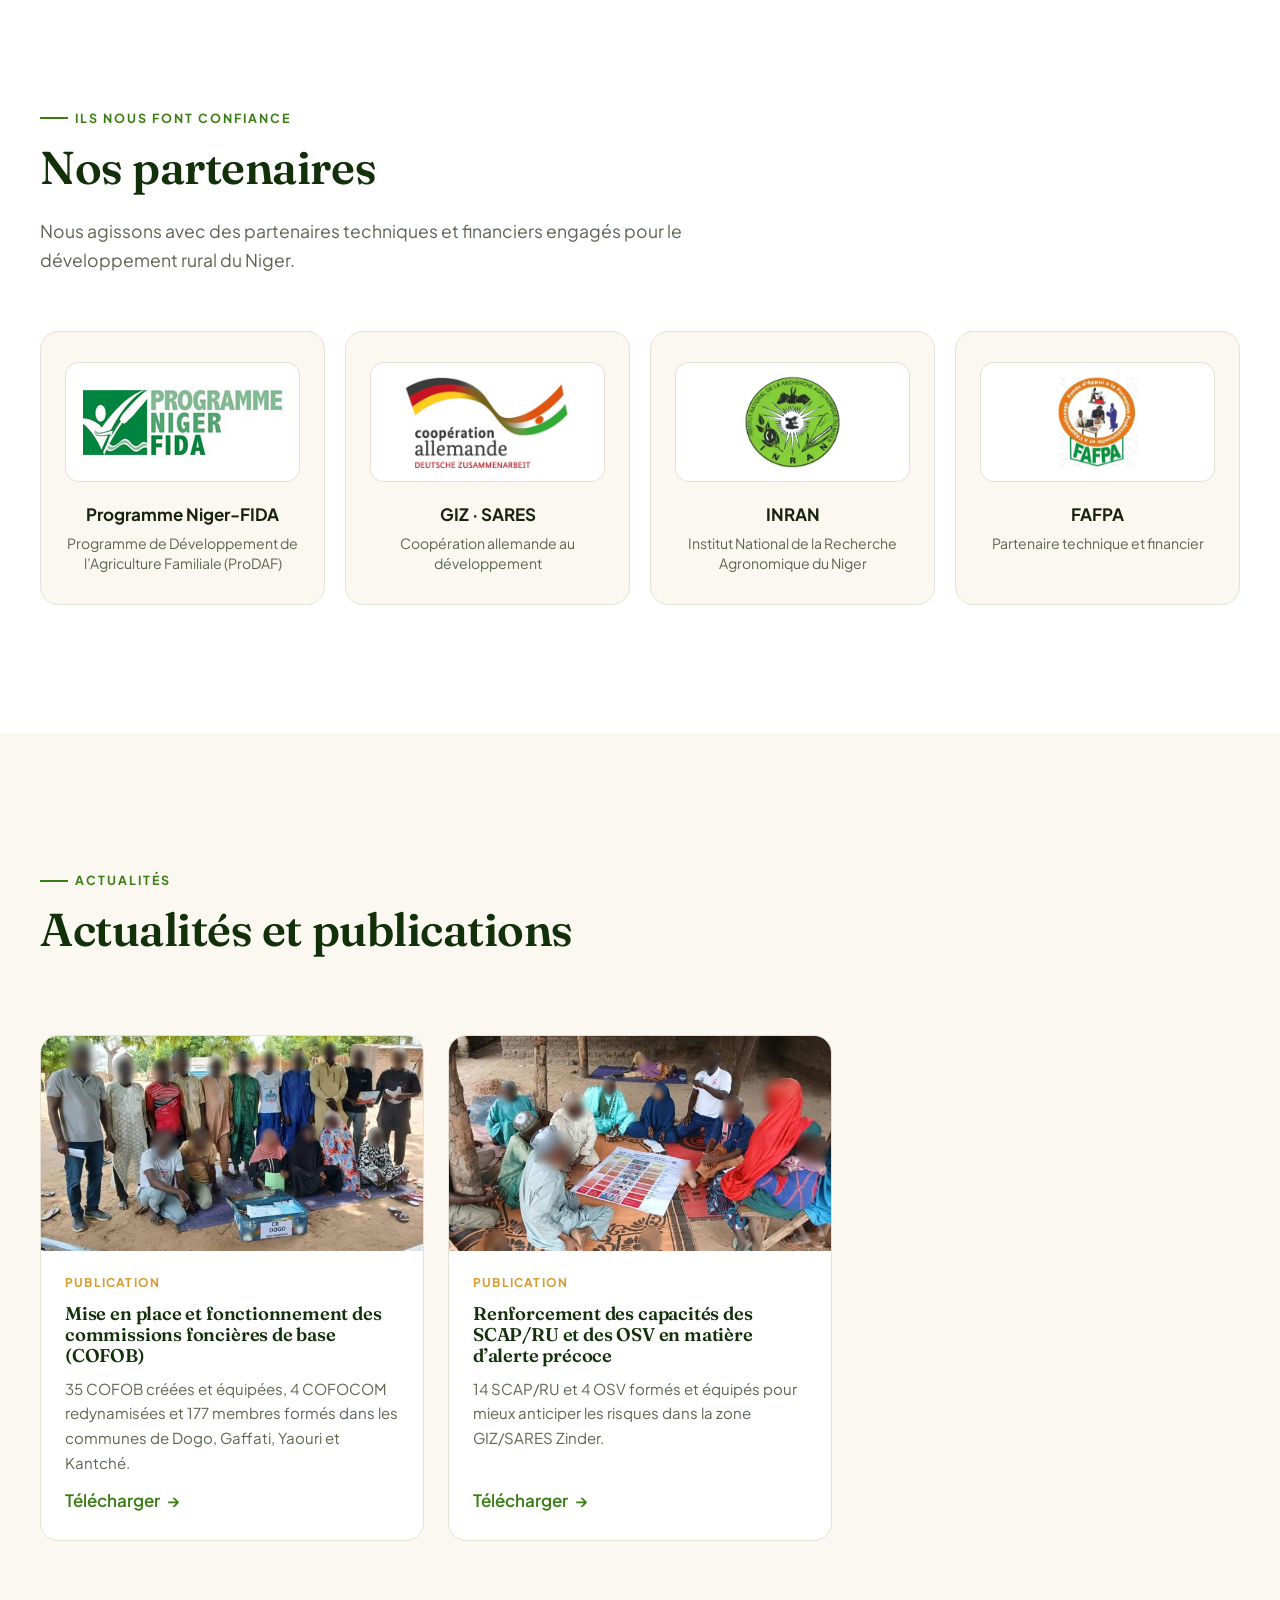
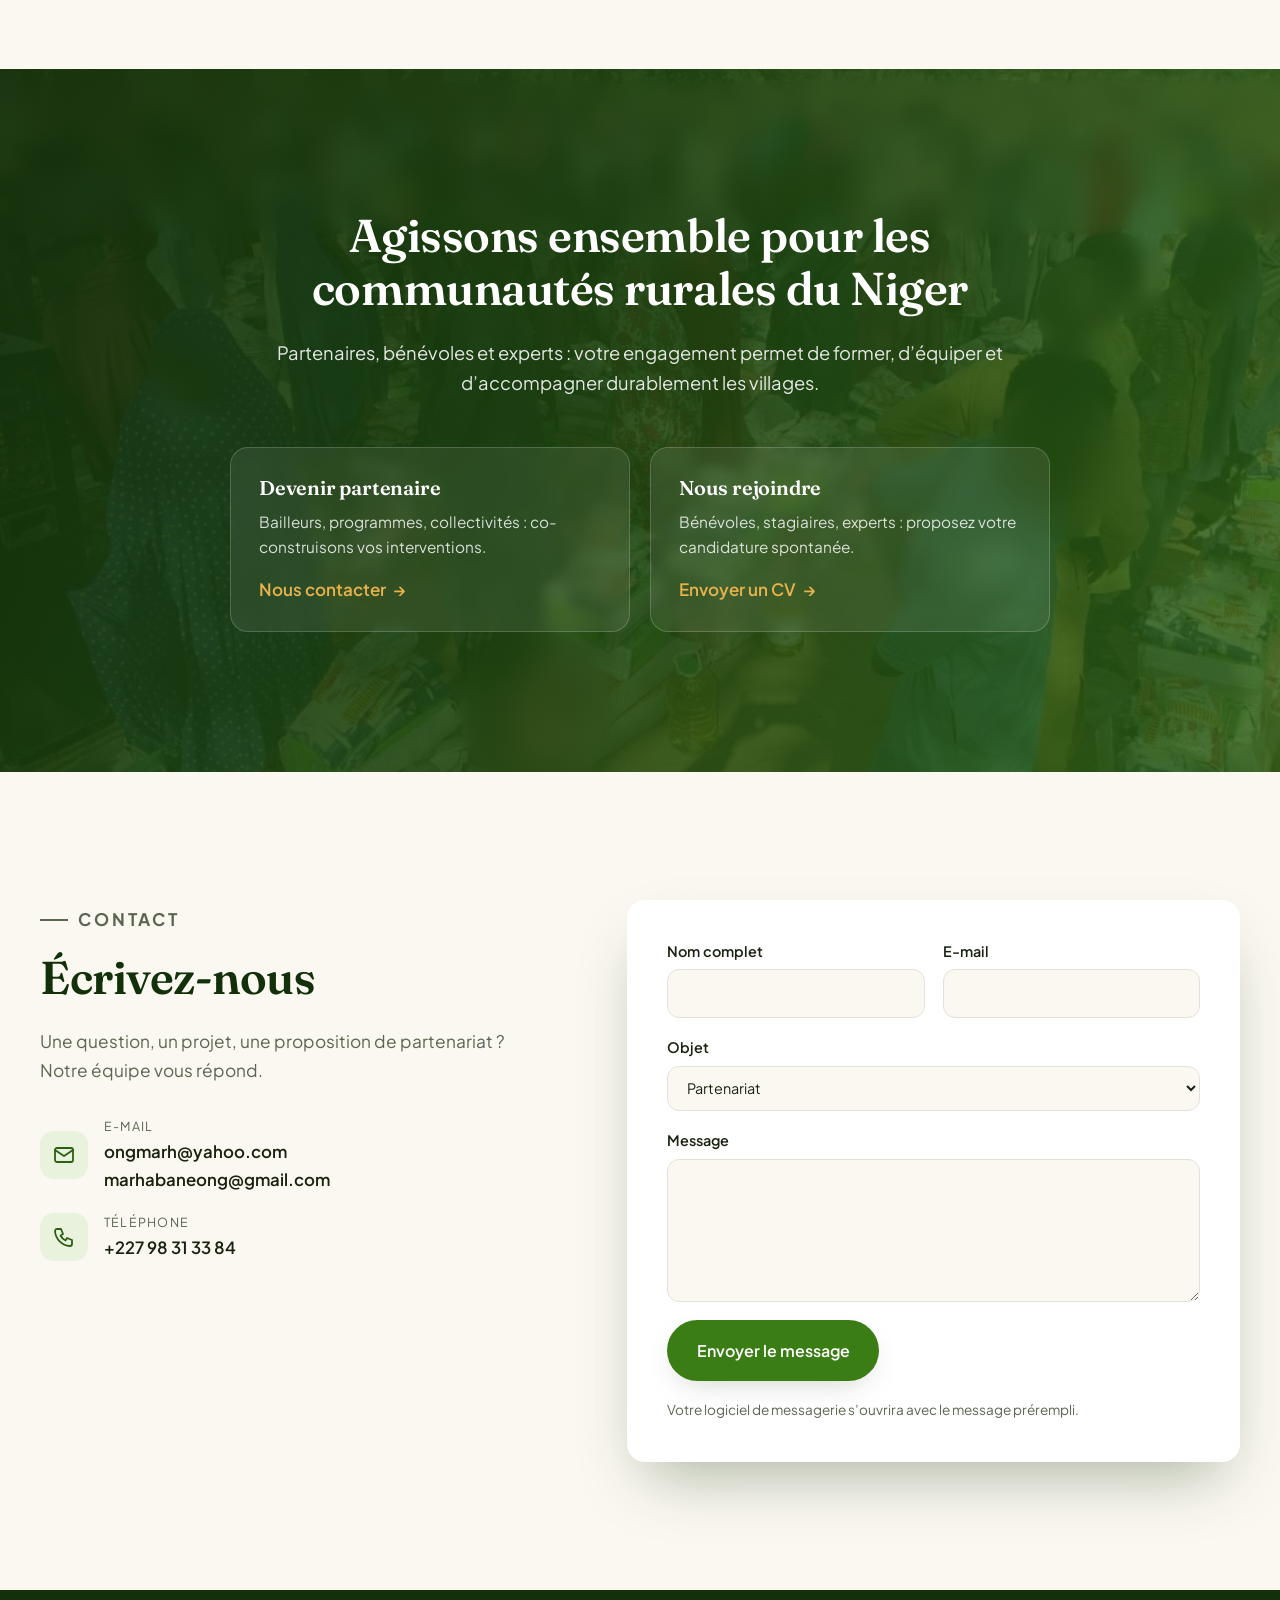
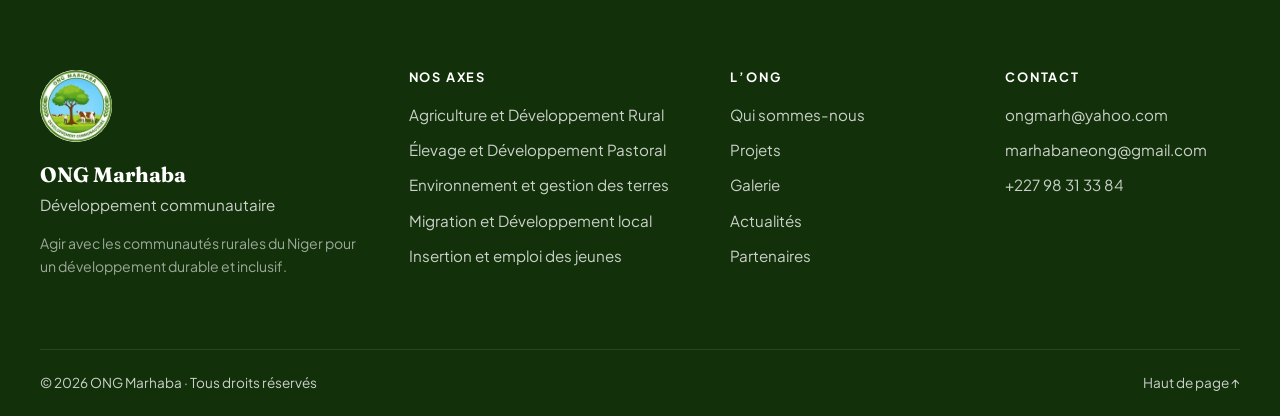
==== commit d980d084: "Update index.html" ====
--- a/index.html
+++ b/index.html
@@ -3,7 +3,7 @@
 <head>
   <meta charset="utf-8">
   <meta name="viewport" content="width=device-width, initial-scale=1">
-  <title>ONG Marhaba · Développement communautaire au Niger</title>
+  <title>ONG Marhaba Dev-Com · Développement communautaire au Niger</title>
   <meta name="description" content="ONG Marhaba accompagne les communautés rurales du Niger : agriculture, élevage, environnement et foncier, migration et développement local, insertion socioéconomique des jeunes.">
   <meta name="theme-color" content="#1d4410">
   <meta property="og:type" content="website">
@@ -28,7 +28,7 @@
     "@context": "https://schema.org",
     "@type": "NGO",
     "name": "ONG Marhaba",
-    "alternateName": "ONG Marhaba Développement Communautaire",
+    "alternateName": "ONG Marhaba Dev-Com Développement Communautaire",
     "email": ["ongmarh@yahoo.com", "marhabaneong@gmail.com"],
     "telephone": "+227 98 31 33 84",
     "logo": "assets/img/logo-512.png",
@@ -48,7 +48,7 @@
           <img src="assets/img/logo-160.png" alt="" width="52" height="52">
         </picture>
         <span class="brand__text">
-          <strong>ONG Marhaba</strong>
+          <strong>ONG Marhaba Dev-Com</strong>
           <small>Développement communautaire</small>
         </span>
       </a>
@@ -92,7 +92,7 @@
         <p class="eyebrow eyebrow--light"><span class="dot"></span> Région de Zinder · Niger</p>
         <h1>Des communautés rurales plus <em>fortes</em>, plus <em>résilientes</em>, plus <em>autonomes</em>.</h1>
         <p class="hero__lead">
-          L’ONG Marhaba accompagne les producteurs, les éleveurs, les femmes et les jeunes du Niger
+          L’ONG Marhaba Dev-Com accompagne les producteurs, les éleveurs, les femmes et les jeunes du Niger
           pour sécuriser leurs terres, anticiper les crises et bâtir des moyens d’existence durables.
         </p>
         <div class="hero__actions">
@@ -133,7 +133,7 @@
           <p class="eyebrow">Qui sommes-nous</p>
           <h2>Une ONG nigérienne, ancrée dans les villages qu’elle accompagne</h2>
           <p>
-            L’ONG Marhaba est une organisation nigérienne de développement communautaire.
+            L’ONG Marhaba Dev-Com est une organisation nigérienne de développement communautaire.
             Elle intervient aux côtés des populations rurales, des collectivités et des services techniques
             pour renforcer la sécurité alimentaire, la gestion durable des ressources naturelles
             et la cohésion sociale.
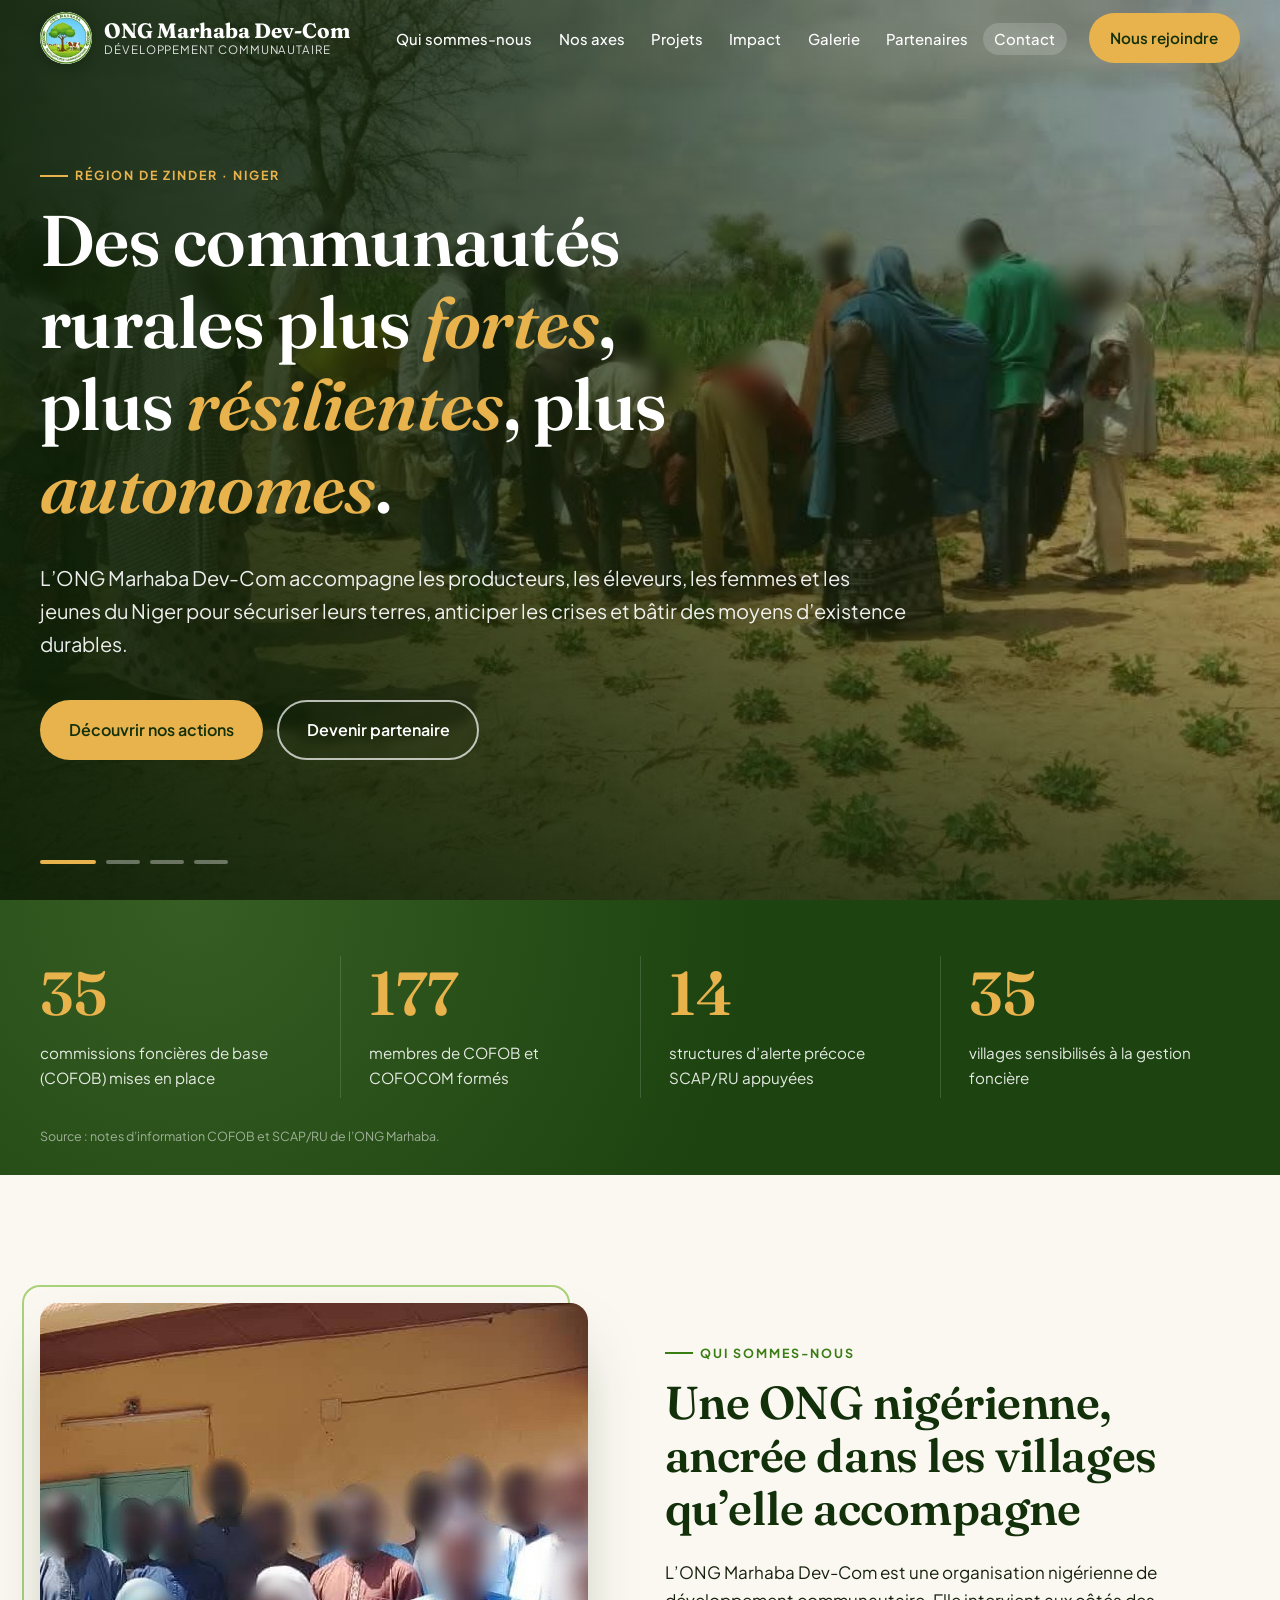
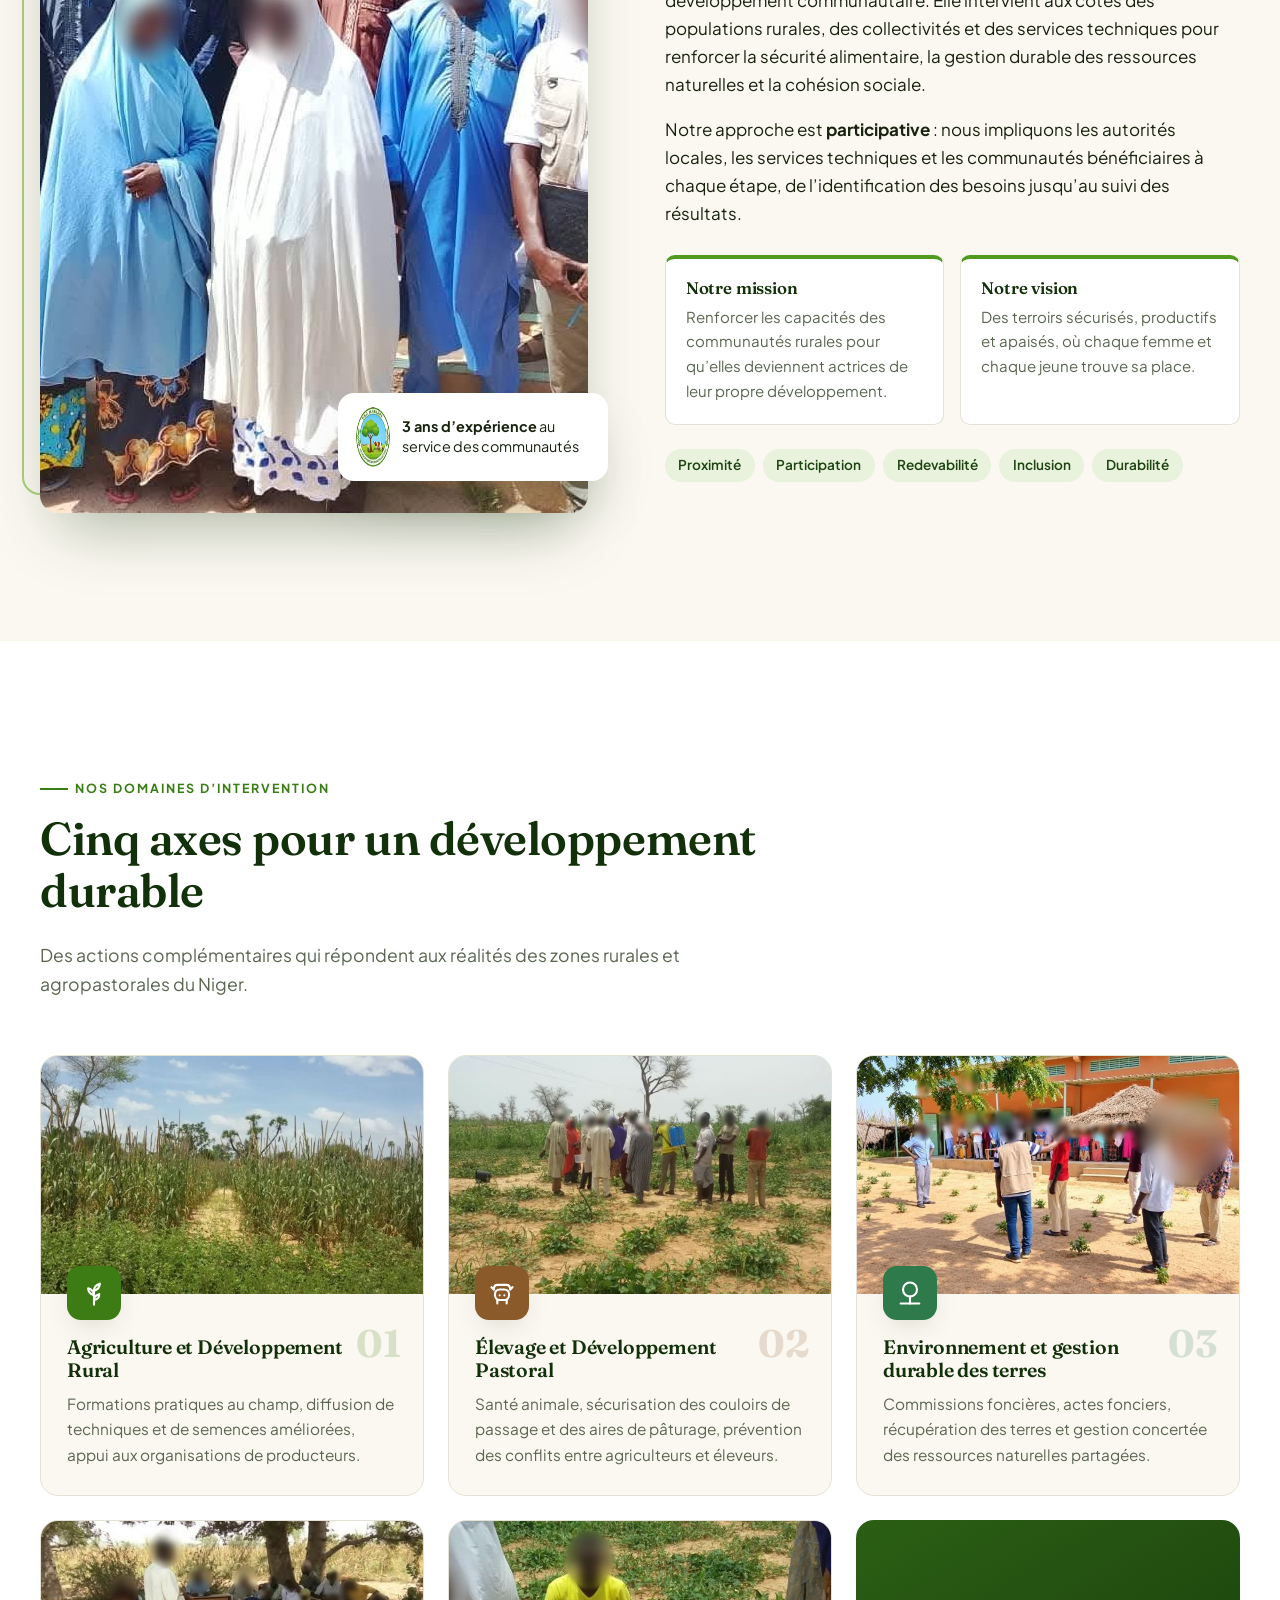
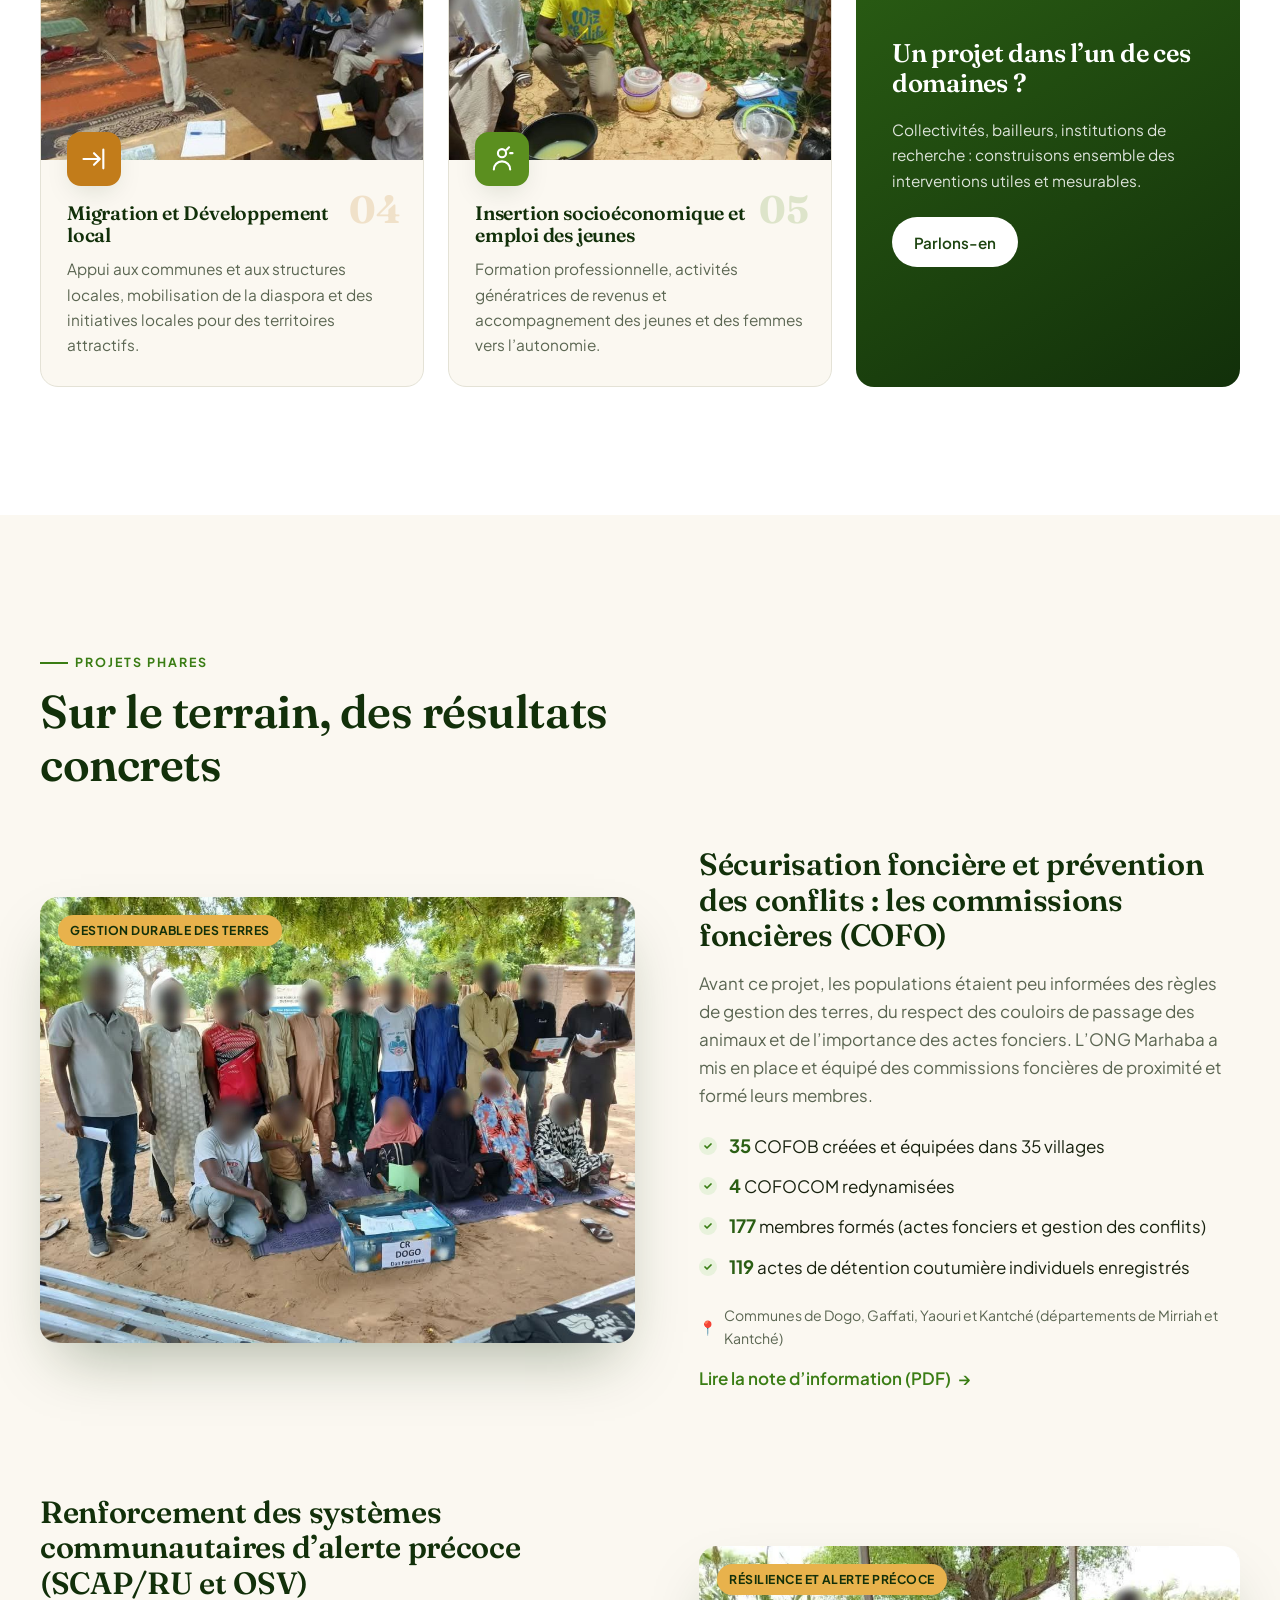
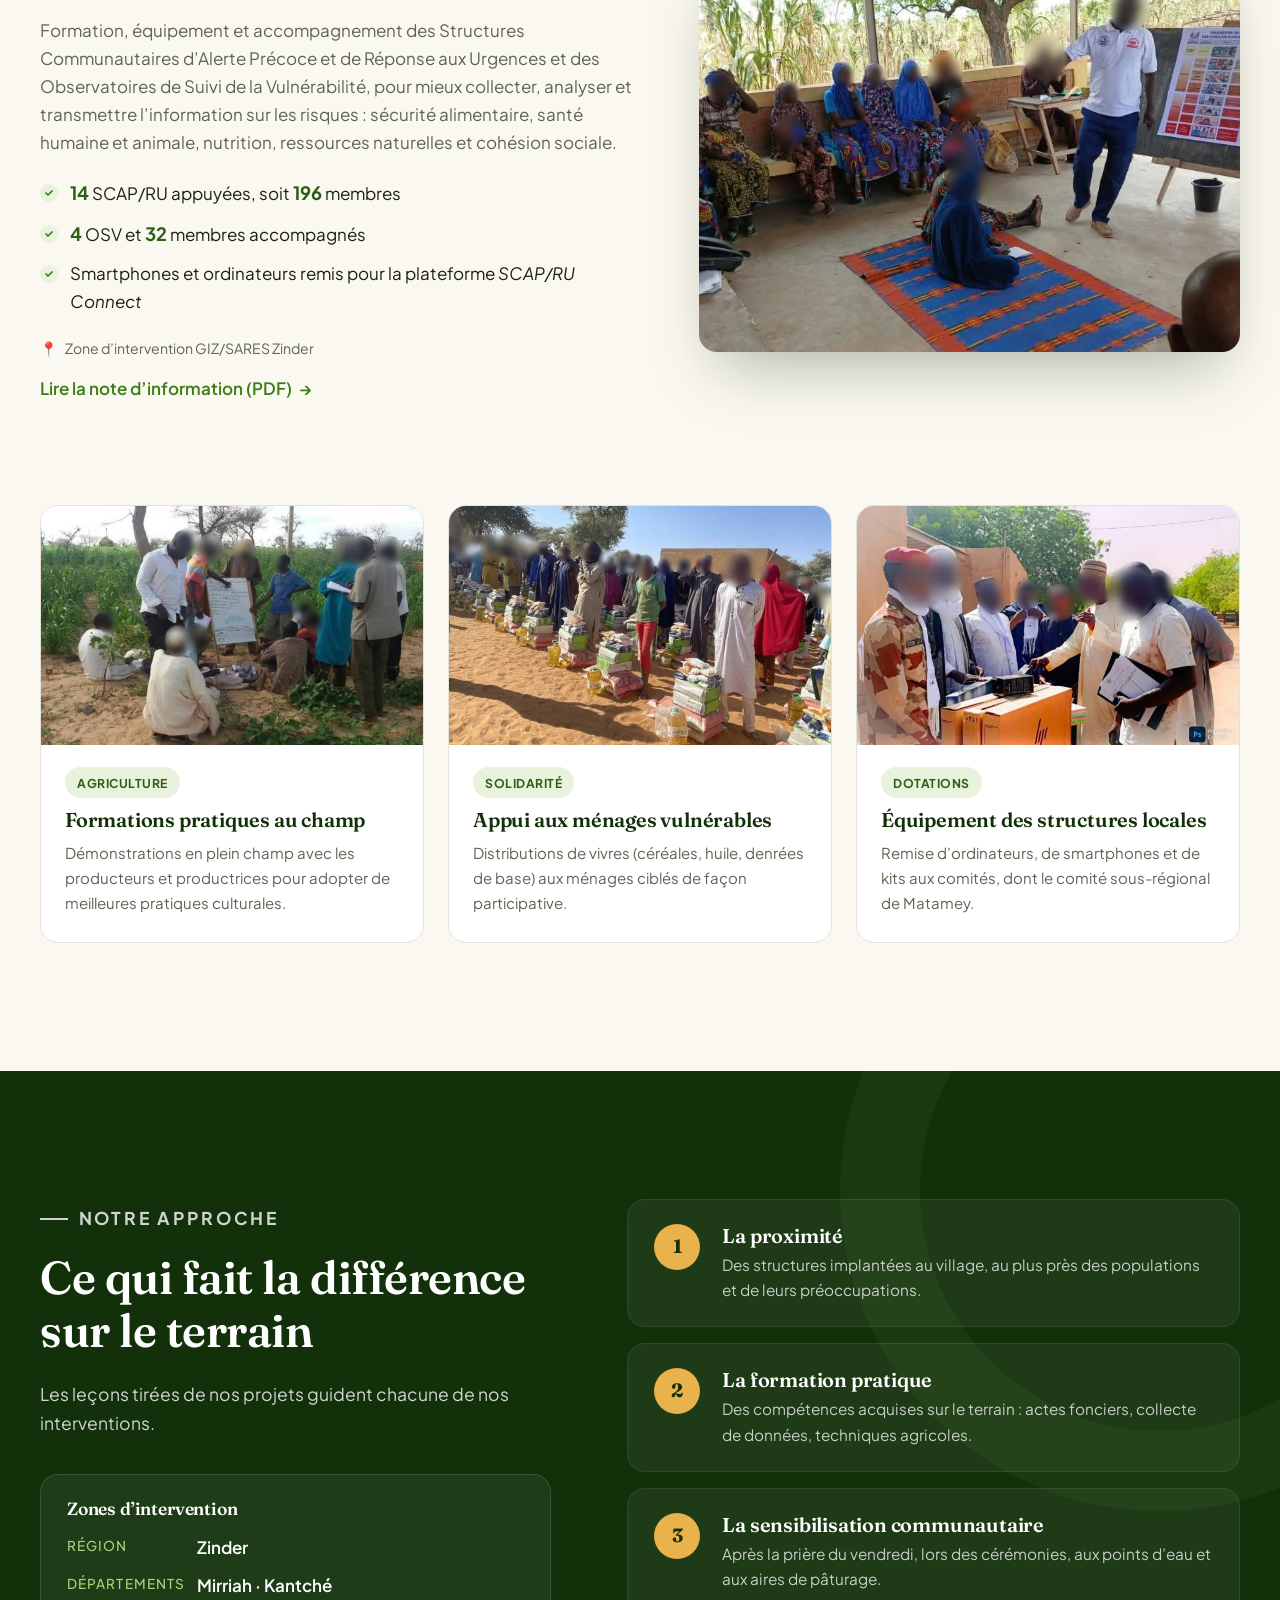
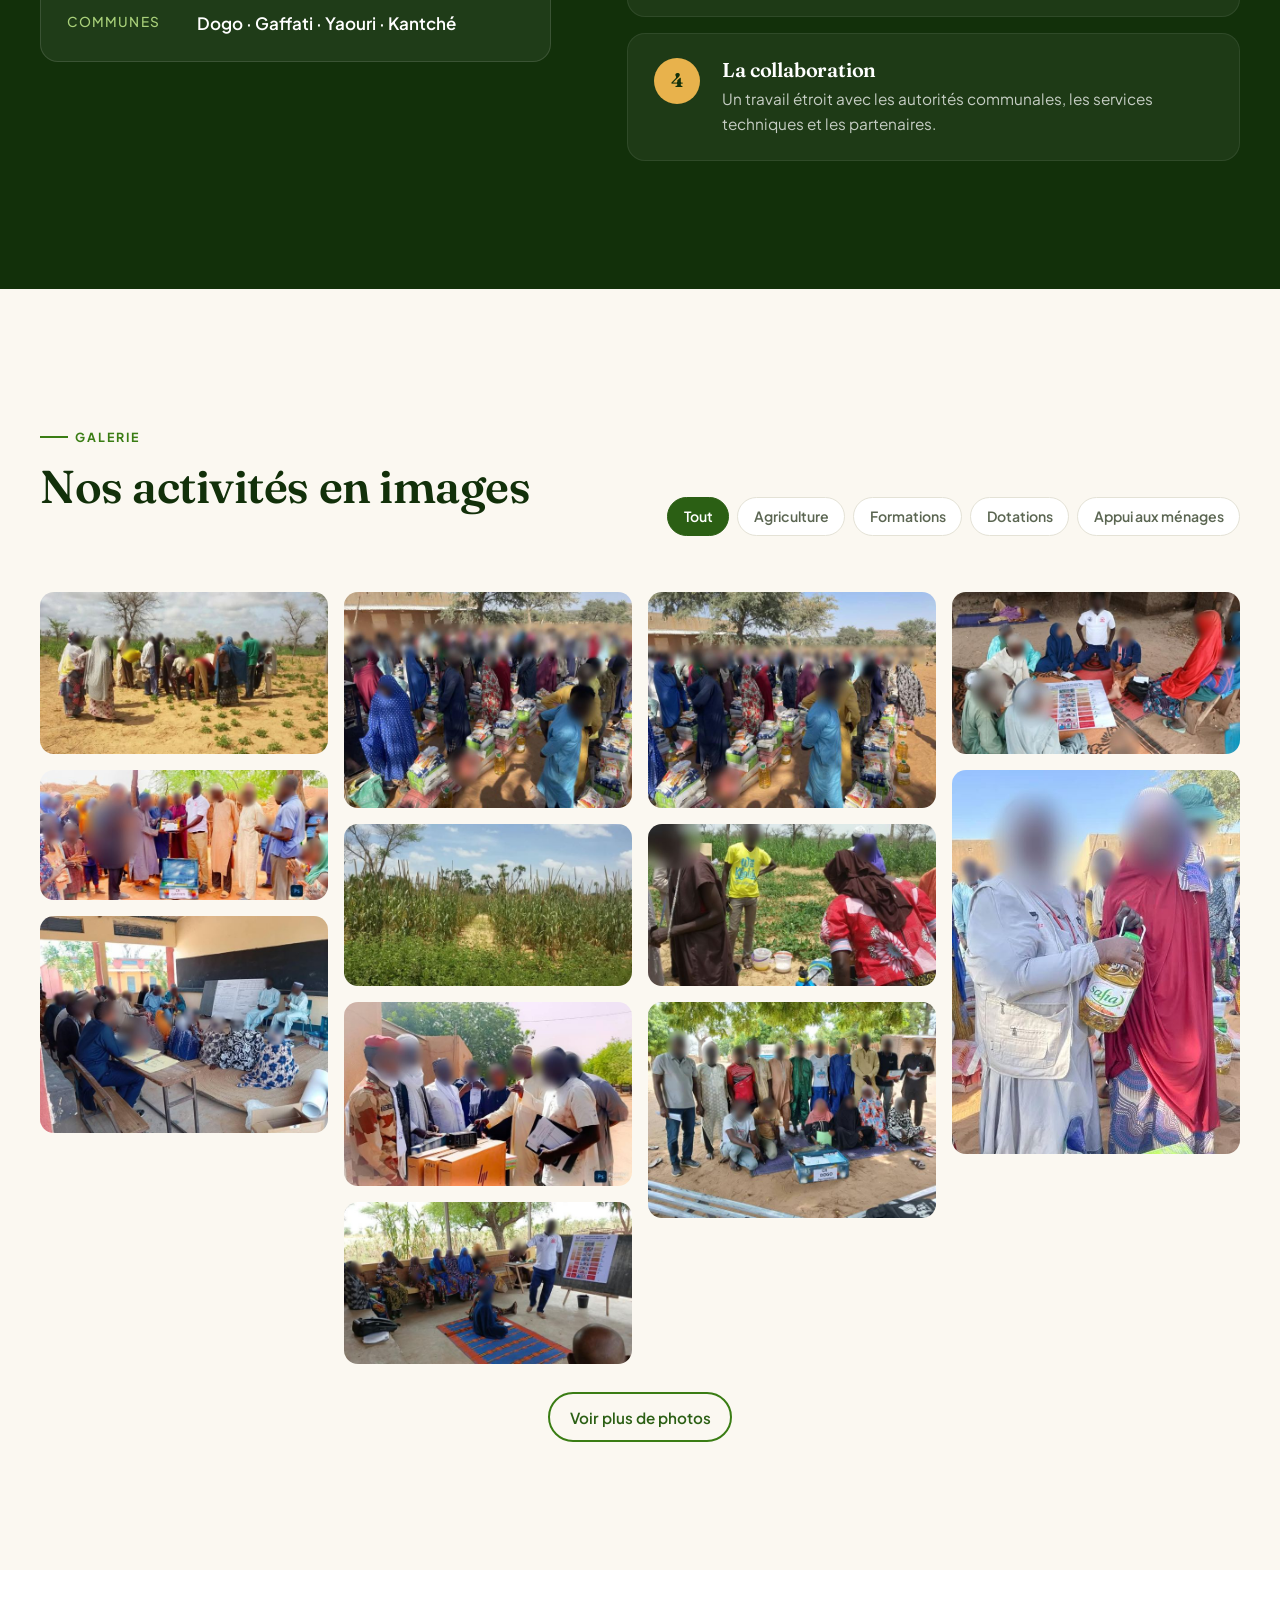
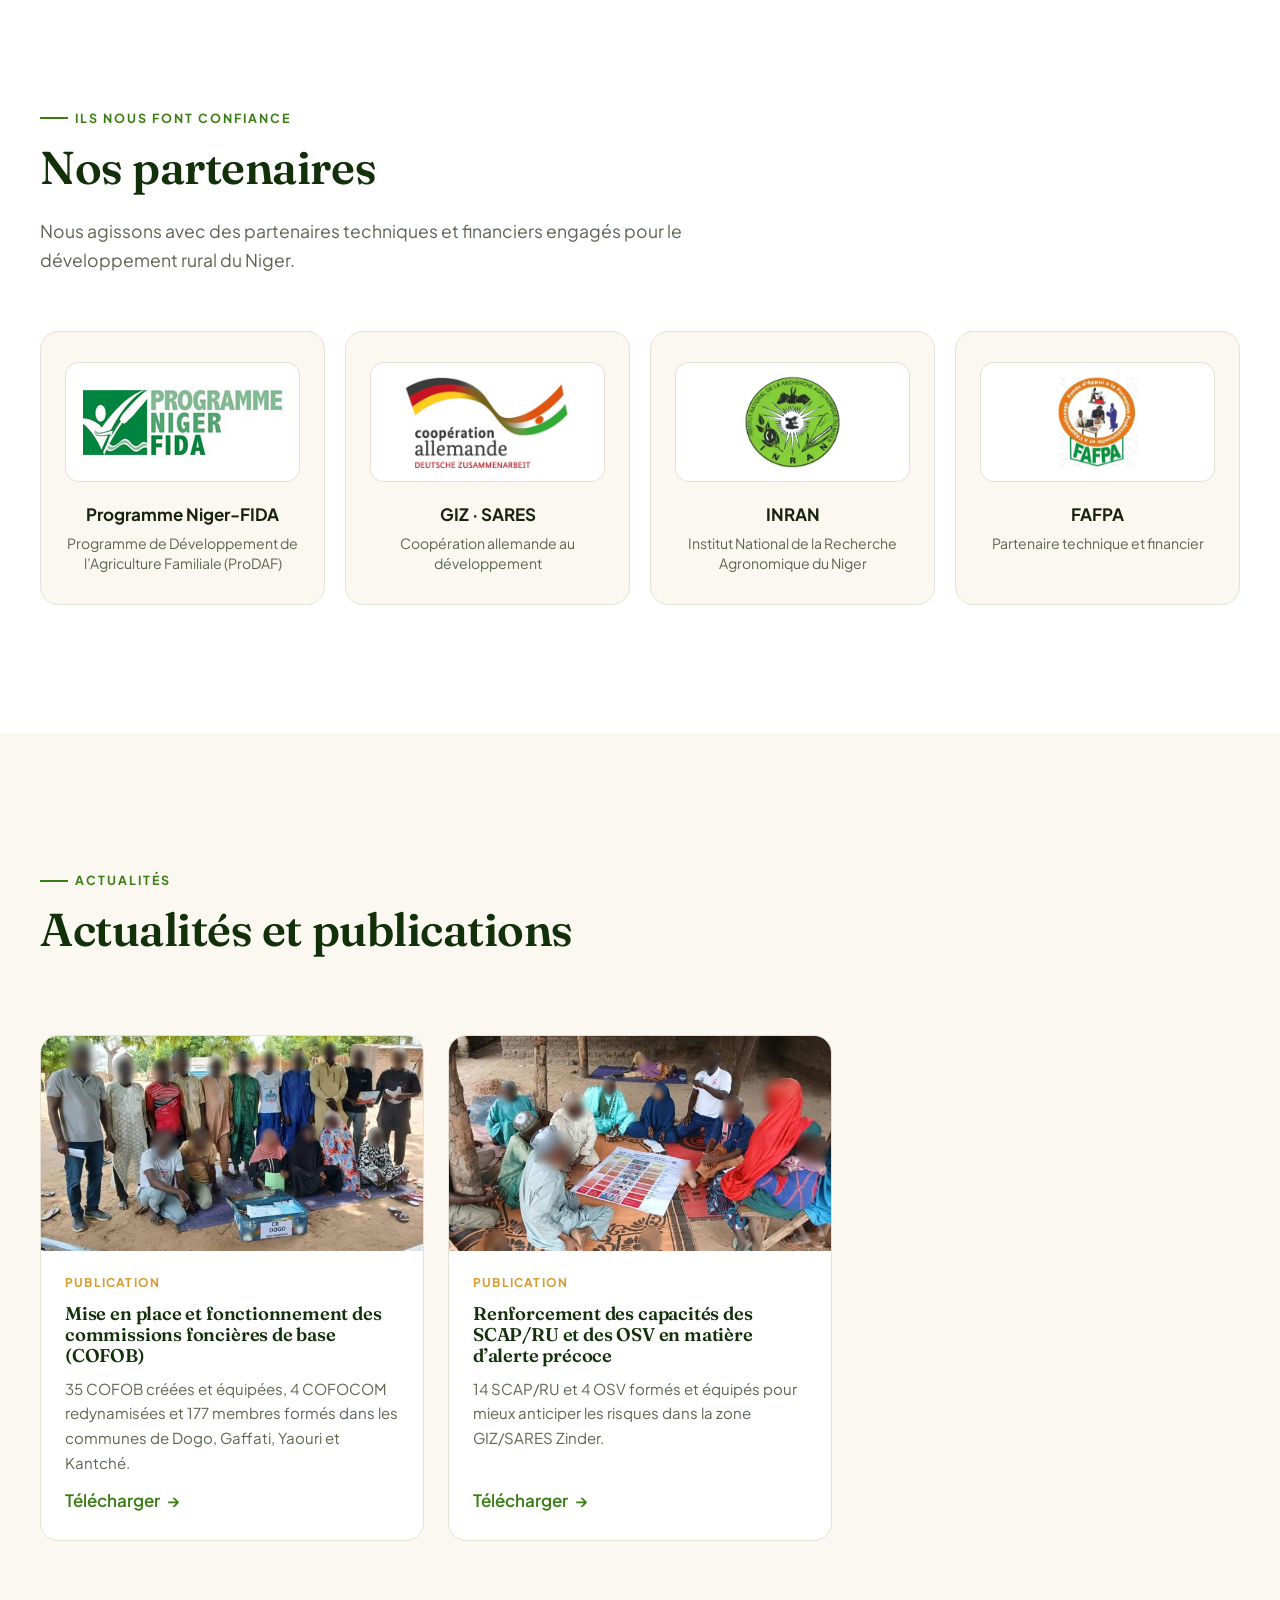
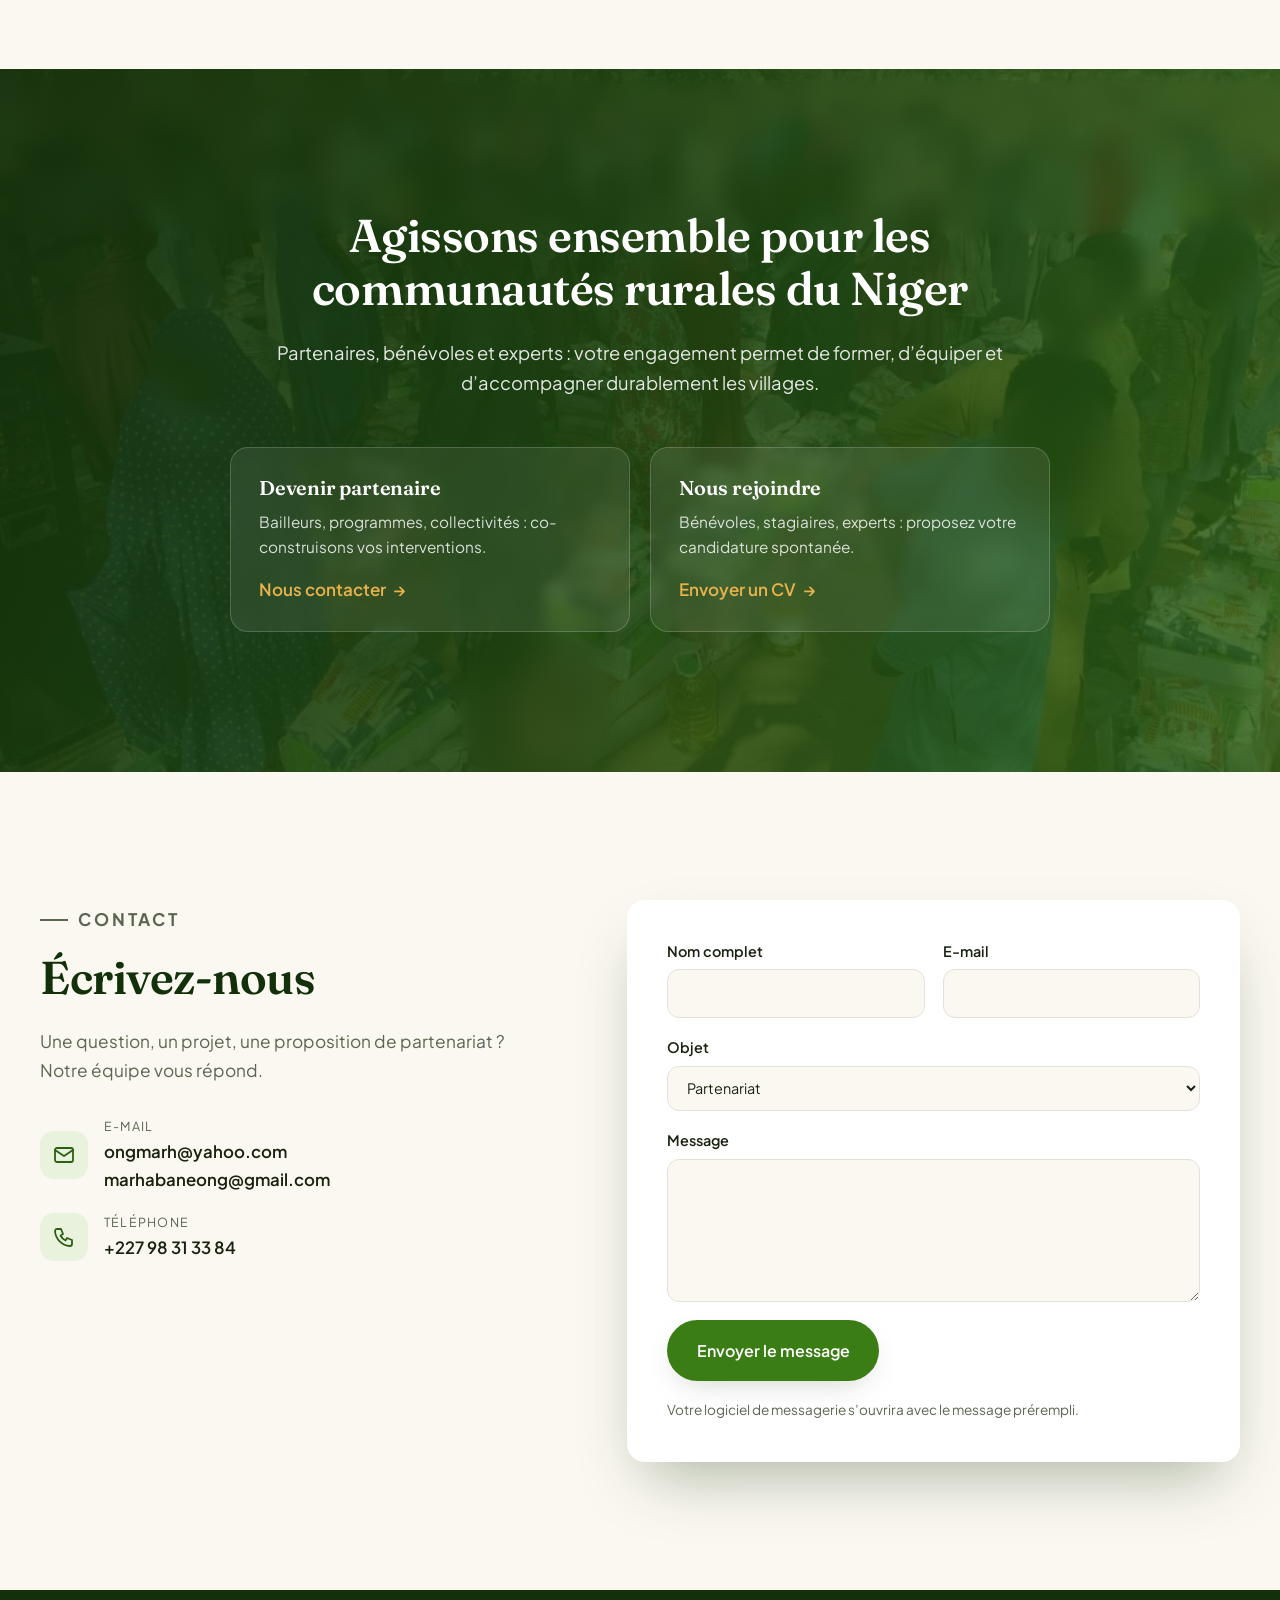
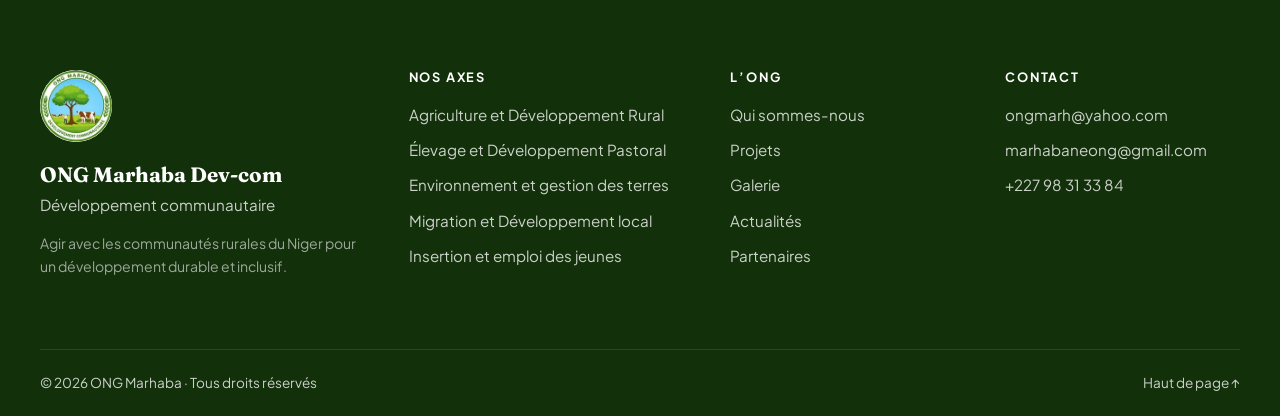
==== commit 1e18ab4d: "Update index.html" ====
--- a/index.html
+++ b/index.html
@@ -475,7 +475,7 @@
           <source srcset="assets/img/logo-160.webp" type="image/webp">
           <img src="assets/img/logo-160.png" alt="Logo ONG Marhaba" width="72" height="72" loading="lazy">
         </picture>
-        <p><strong>ONG Marhaba</strong><br>Développement communautaire</p>
+        <p><strong>ONG Marhaba Dev-com</strong><br>Développement communautaire</p>
         <p class="footer__small">Agir avec les communautés rurales du Niger pour un développement durable et inclusif.</p>
       </div>
       <div>
